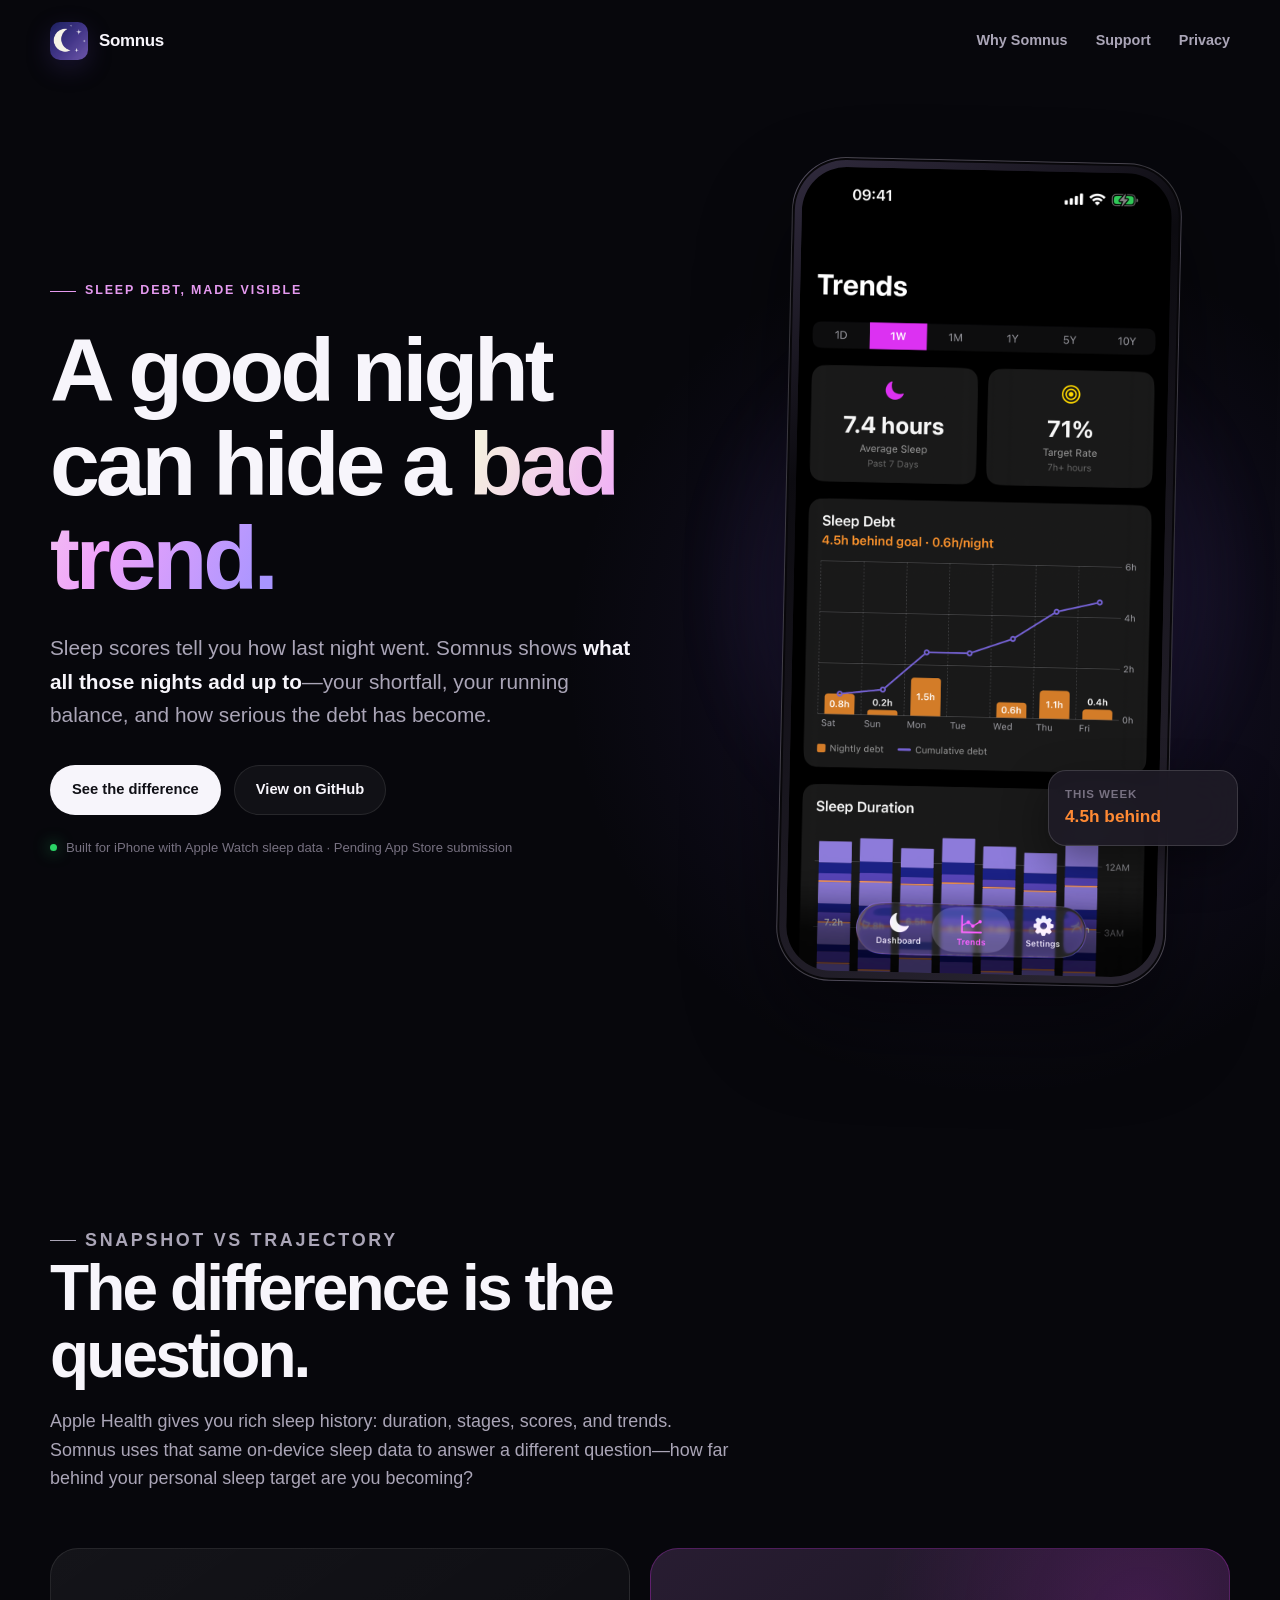
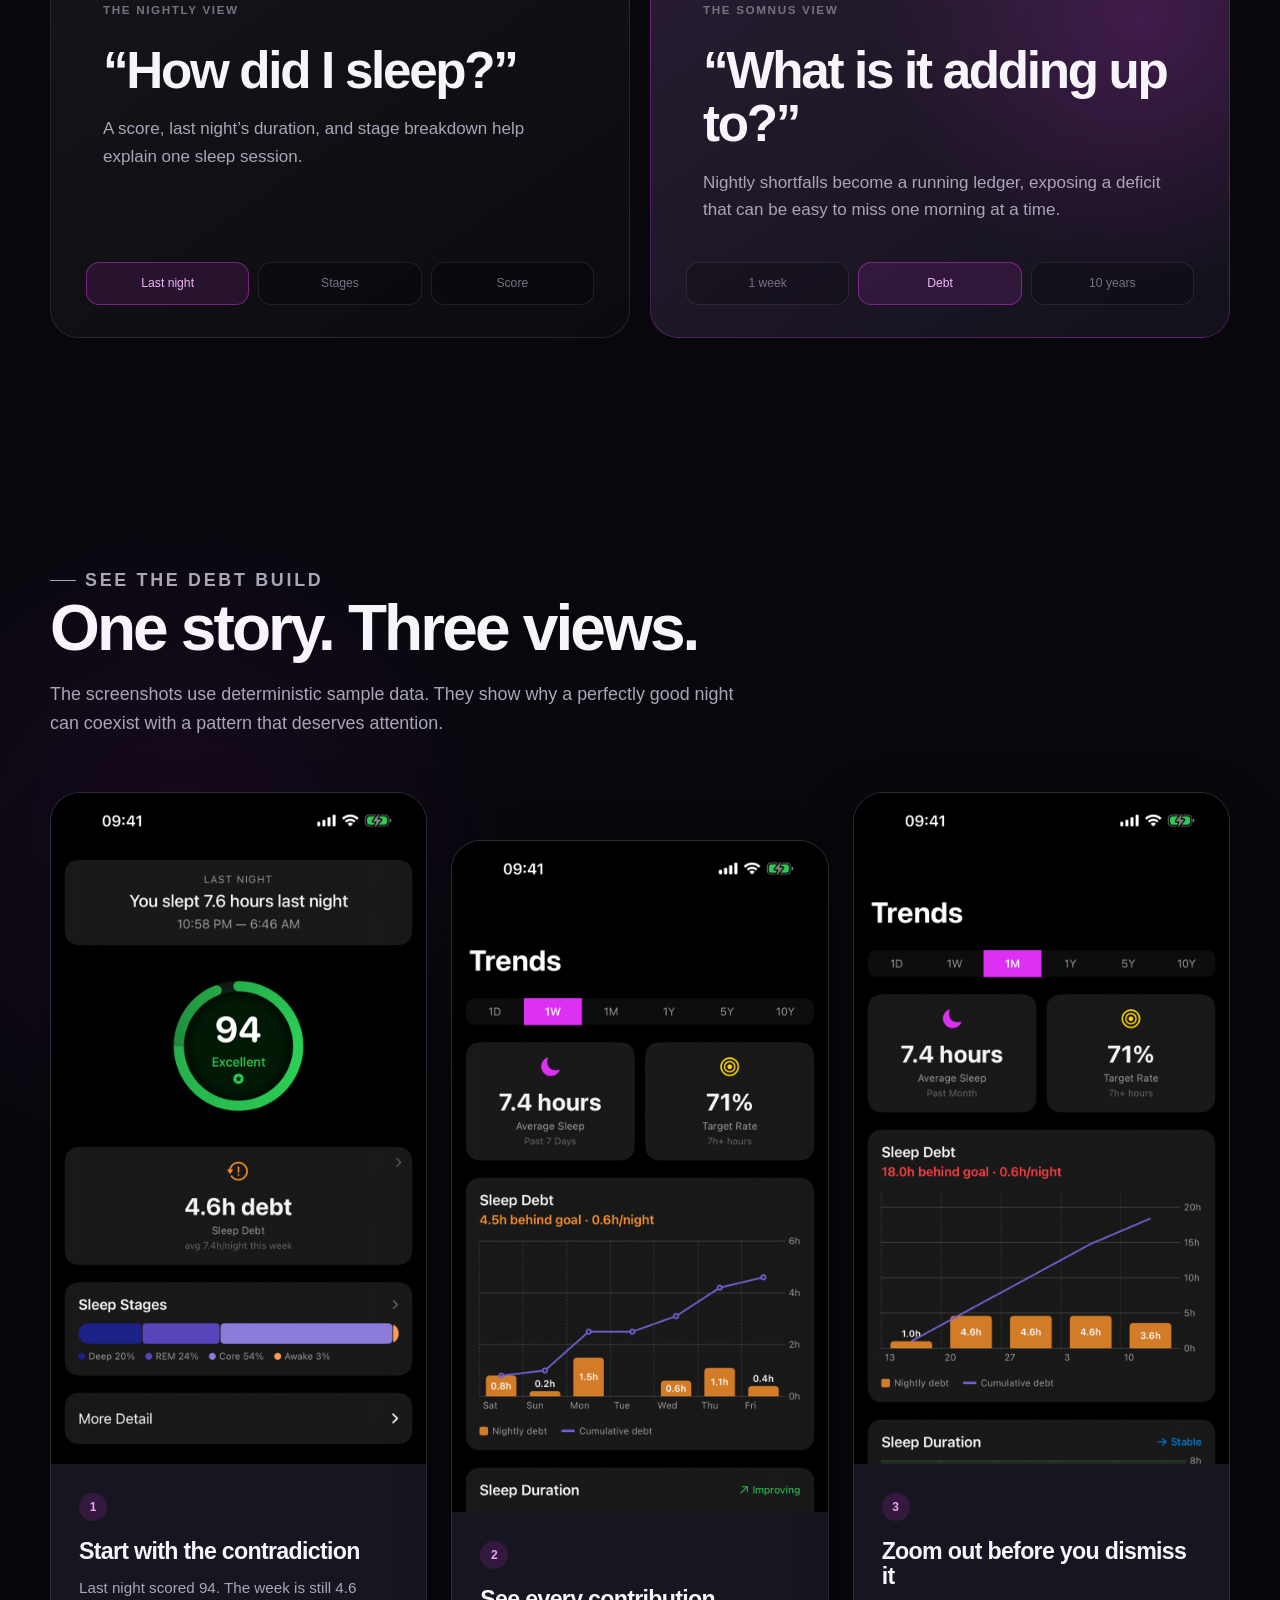
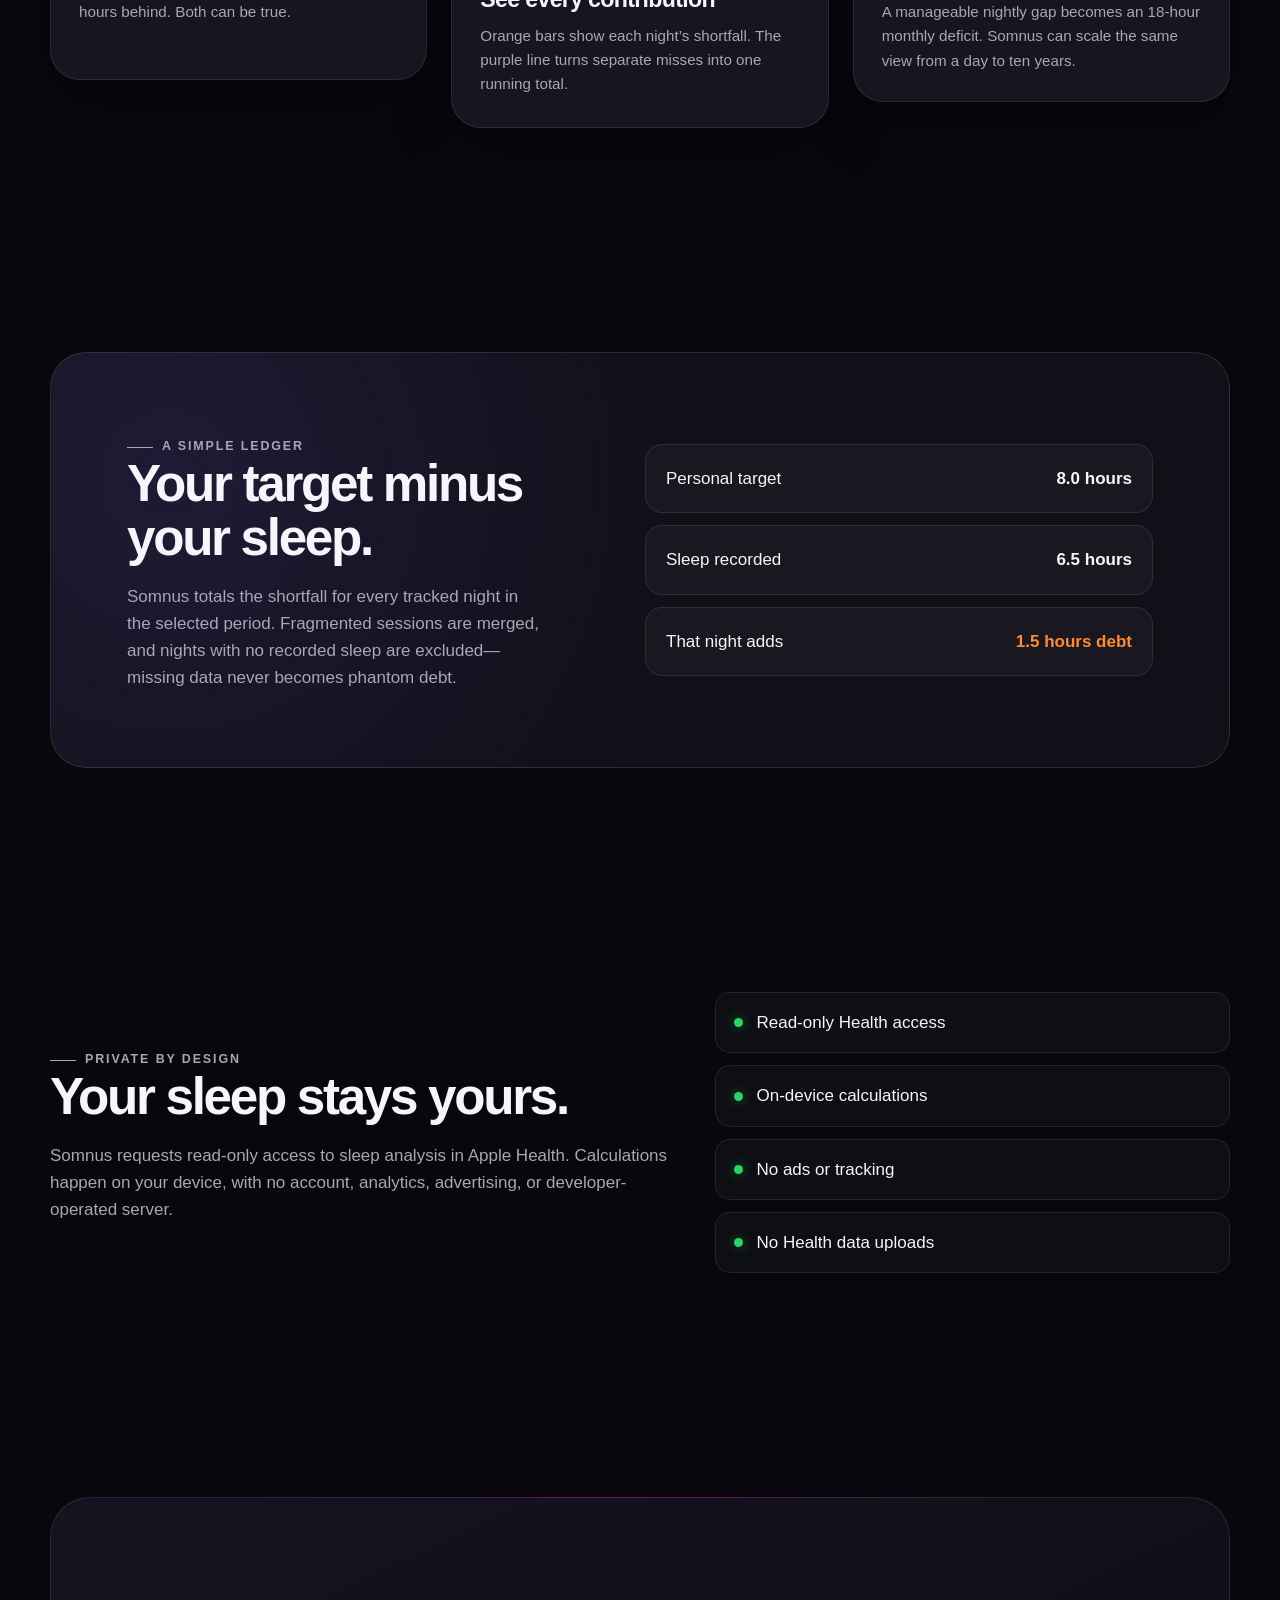
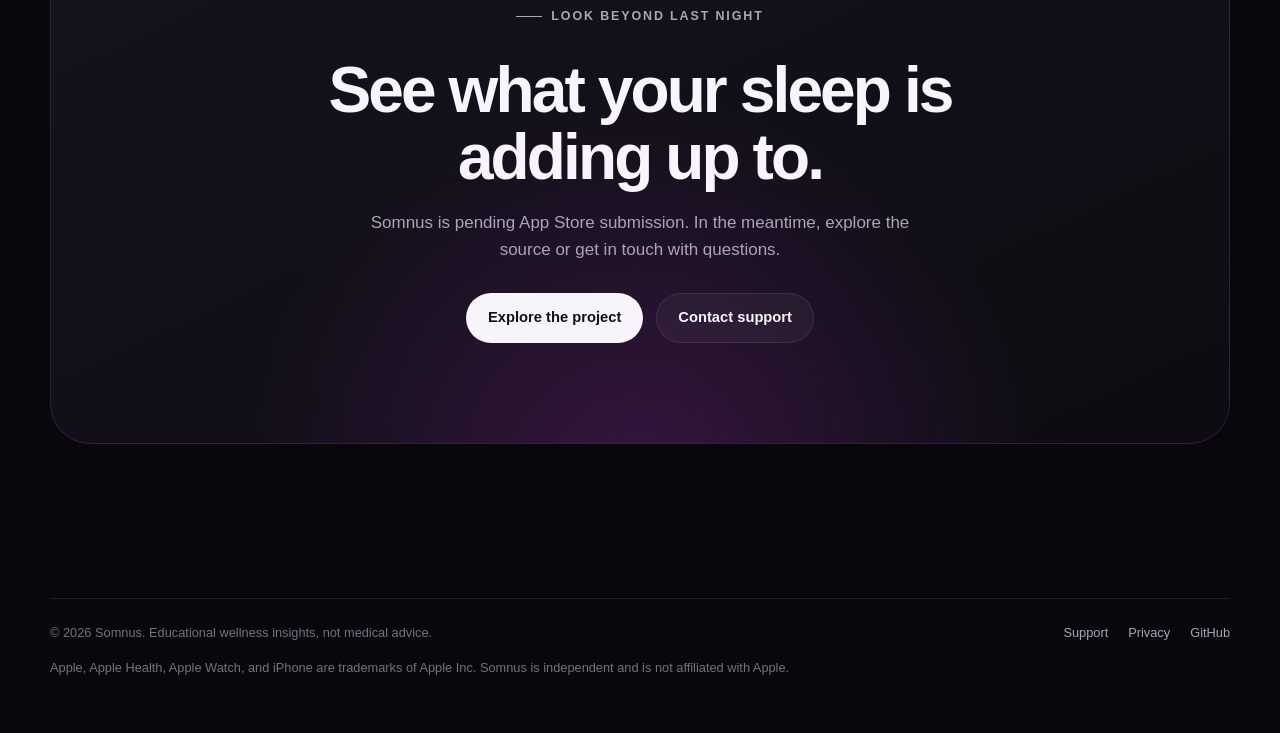
==== website/index.html @ 0515c9c7 "State pending App Store submission in README and website Adds a status line to the README and websit" ====
<!doctype html>
<html lang="en-GB">
<head>
  <meta charset="utf-8">
  <meta name="viewport" content="width=device-width, initial-scale=1">
  <meta name="theme-color" content="#07070c">
  <meta name="description" content="Somnus turns Apple Watch sleep data into a running view of sleep debt, so you can see how far behind your target you have fallen and where the trend is heading.">
  <meta property="og:title" content="Somnus — See what your sleep adds up to">
  <meta property="og:description" content="A debt-first view of your Apple Watch sleep data, from last night to the last ten years.">
  <meta property="og:type" content="website">
  <meta property="og:url" content="https://emrahman.github.io/Somnus/">
  <meta property="og:image" content="https://emrahman.github.io/Somnus/assets/app-icon.png">
  <link rel="canonical" href="https://emrahman.github.io/Somnus/">
  <title>Somnus — Sleep debt, made visible</title>
  <link rel="icon" href="assets/app-icon.png">
  <link rel="stylesheet" href="styles.css">
</head>
<body>
  <a class="skip-link" href="#main">Skip to content</a>

  <header class="site-header">
    <nav class="nav container" aria-label="Primary navigation">
      <a class="brand" href="./" aria-label="Somnus home">
        <img src="assets/app-icon.png" width="38" height="38" alt="">
        <span>Somnus</span>
      </a>
      <div class="nav-links">
        <a href="#difference">Why Somnus</a>
        <a href="support.html">Support</a>
        <a href="privacy.html">Privacy</a>
      </div>
    </nav>
  </header>

  <main id="main">
    <section class="hero container">
      <div class="hero-copy-wrap">
        <p class="eyebrow">Sleep debt, made visible</p>
        <h1>A good night can hide a <span class="gradient-text">bad trend.</span></h1>
        <p class="hero-copy">Sleep scores tell you how last night went. Somnus shows <strong>what all those nights add up to</strong>—your shortfall, your running balance, and how serious the debt has become.</p>
        <div class="actions">
          <a class="button" href="#see-it">See the difference</a>
          <a class="button secondary" href="https://github.com/EMRahman/Somnus">View on GitHub</a>
        </div>
        <p class="availability">Built for iPhone with Apple Watch sleep data · Pending App Store submission</p>
      </div>

      <div class="hero-visual" aria-label="Somnus weekly Trends screen showing nightly sleep-debt bars and a cumulative-debt line reaching 4.5 hours">
        <div class="phone-shell">
          <img src="assets/somnus-debt-week.png" width="900" height="1955" alt="Somnus weekly Trends screen: 4.5 hours behind goal, 0.6 hours per night, with nightly sleep-debt bars and a rising cumulative-debt line.">
        </div>
        <div class="floating-note" aria-hidden="true">
          <span>This week</span>
          <strong>4.5h behind</strong>
        </div>
      </div>
    </section>

    <section class="section container" id="difference">
      <div class="section-heading">
        <p class="eyebrow">Snapshot vs trajectory</p>
        <h2>The difference is the question.</h2>
        <p>Apple Health gives you rich sleep history: duration, stages, scores, and trends. Somnus uses that same on-device sleep data to answer a different question—how far behind your personal sleep target are you becoming?</p>
      </div>

      <div class="contrast-grid">
        <article class="contrast-card">
          <p class="card-label">The nightly view</p>
          <h3>“How did I sleep?”</h3>
          <p>A score, last night’s duration, and stage breakdown help explain one sleep session.</p>
          <div class="metric-row" aria-hidden="true">
            <span class="metric-pill active">Last night</span>
            <span class="metric-pill">Stages</span>
            <span class="metric-pill">Score</span>
          </div>
        </article>

        <article class="contrast-card accent">
          <p class="card-label">The Somnus view</p>
          <h3>“What is it adding up to?”</h3>
          <p>Nightly shortfalls become a running ledger, exposing a deficit that can be easy to miss one morning at a time.</p>
          <div class="metric-row" aria-hidden="true">
            <span class="metric-pill">1 week</span>
            <span class="metric-pill active">Debt</span>
            <span class="metric-pill">10 years</span>
          </div>
        </article>
      </div>
    </section>

    <section class="section container" id="see-it">
      <div class="section-heading">
        <p class="eyebrow">See the debt build</p>
        <h2>One story. Three views.</h2>
        <p>The screenshots use deterministic sample data. They show why a perfectly good night can coexist with a pattern that deserves attention.</p>
      </div>

      <div class="story-grid">
        <article class="story-card">
          <div class="story-image">
            <img src="assets/somnus-dashboard.png" width="900" height="1955" loading="lazy" alt="Somnus dashboard with a 94 Excellent score and 4.6 hours debt.">
          </div>
          <div class="story-copy">
            <span class="story-number">1</span>
            <h3>Start with the contradiction</h3>
            <p>Last night scored 94. The week is still 4.6 hours behind. Both can be true.</p>
          </div>
        </article>

        <article class="story-card">
          <div class="story-image">
            <img src="assets/somnus-debt-week.png" width="900" height="1955" loading="lazy" alt="Somnus weekly Trends screen with nightly sleep-debt bars and a cumulative-debt line reaching 4.5 hours.">
          </div>
          <div class="story-copy">
            <span class="story-number">2</span>
            <h3>See every contribution</h3>
            <p>Orange bars show each night’s shortfall. The purple line turns separate misses into one running total.</p>
          </div>
        </article>

        <article class="story-card">
          <div class="story-image">
            <img src="assets/somnus-debt-month.png" width="900" height="1955" loading="lazy" alt="Somnus monthly Trends screen showing 18 hours behind the sleep goal and a cumulative debt line.">
          </div>
          <div class="story-copy">
            <span class="story-number">3</span>
            <h3>Zoom out before you dismiss it</h3>
            <p>A manageable nightly gap becomes an 18-hour monthly deficit. Somnus can scale the same view from a day to ten years.</p>
          </div>
        </article>
      </div>
    </section>

    <section class="section container">
      <div class="formula">
        <div>
          <p class="eyebrow">A simple ledger</p>
          <h2>Your target minus your sleep.</h2>
          <p>Somnus totals the shortfall for every tracked night in the selected period. Fragmented sessions are merged, and nights with no recorded sleep are excluded—missing data never becomes phantom debt.</p>
        </div>
        <div class="equation" aria-label="Example sleep debt calculation">
          <div class="equation-row">
            <span>Personal target</span>
            <strong>8.0 hours</strong>
          </div>
          <div class="equation-row">
            <span>Sleep recorded</span>
            <strong>6.5 hours</strong>
          </div>
          <div class="equation-row">
            <span>That night adds</span>
            <strong class="debt">1.5 hours debt</strong>
          </div>
        </div>
      </div>
    </section>

    <section class="section container">
      <div class="privacy-strip">
        <div>
          <p class="eyebrow">Private by design</p>
          <h2>Your sleep stays yours.</h2>
          <p>Somnus requests read-only access to sleep analysis in Apple Health. Calculations happen on your device, with no account, analytics, advertising, or developer-operated server.</p>
        </div>
        <div class="privacy-points" aria-label="Privacy highlights">
          <div class="privacy-point">Read-only Health access</div>
          <div class="privacy-point">On-device calculations</div>
          <div class="privacy-point">No ads or tracking</div>
          <div class="privacy-point">No Health data uploads</div>
        </div>
      </div>
    </section>

    <section class="section container">
      <div class="cta">
        <p class="eyebrow">Look beyond last night</p>
        <h2>See what your sleep is adding up to.</h2>
        <p>Somnus is pending App Store submission. In the meantime, explore the source or get in touch with questions.</p>
        <div class="actions" style="justify-content: center">
          <a class="button" href="https://github.com/EMRahman/Somnus">Explore the project</a>
          <a class="button secondary" href="support.html">Contact support</a>
        </div>
      </div>
    </section>
  </main>

  <footer class="site-footer">
    <div class="footer-row container">
      <div>© 2026 Somnus. Educational wellness insights, not medical advice.</div>
      <div class="footer-links">
        <a href="support.html">Support</a>
        <a href="privacy.html">Privacy</a>
        <a href="https://github.com/EMRahman/Somnus">GitHub</a>
      </div>
    </div>
    <div class="container" style="margin-top: 14px">Apple, Apple Health, Apple Watch, and iPhone are trademarks of Apple Inc. Somnus is independent and is not affiliated with Apple.</div>
  </footer>
</body>
</html>
---- website/styles.css ----
:root {
  color-scheme: dark;
  --ink: #f7f5fb;
  --muted: #aaa5b7;
  --faint: #777181;
  --night: #07070c;
  --night-soft: #0d0c14;
  --panel: rgba(27, 25, 36, 0.88);
  --panel-strong: #1d1a27;
  --line: rgba(255, 255, 255, 0.09);
  --purple: #da35ee;
  --purple-soft: #8c77ef;
  --orange: #ff8a34;
  --green: #2bd466;
  --cream: #f4f0df;
  --max: 1180px;
  --radius: 28px;
}

* {
  box-sizing: border-box;
}

html {
  scroll-behavior: smooth;
}

body {
  margin: 0;
  min-width: 320px;
  overflow-x: hidden;
  background:
    radial-gradient(circle at 78% 12%, rgba(102, 70, 192, 0.18), transparent 27rem),
    radial-gradient(circle at 14% 44%, rgba(218, 53, 238, 0.08), transparent 24rem),
    var(--night);
  color: var(--ink);
  font-family: -apple-system, BlinkMacSystemFont, "SF Pro Display", "Segoe UI", sans-serif;
  font-size: 17px;
  line-height: 1.6;
  -webkit-font-smoothing: antialiased;
}

a {
  color: inherit;
  text-decoration-color: rgba(218, 53, 238, 0.65);
  text-underline-offset: 0.22em;
}

a:hover {
  text-decoration-color: var(--purple);
}

img {
  display: block;
  height: auto;
  max-width: 100%;
}

.skip-link {
  position: fixed;
  z-index: 100;
  top: 12px;
  left: 12px;
  padding: 10px 14px;
  border-radius: 10px;
  background: var(--ink);
  color: var(--night);
  transform: translateY(-160%);
}

.skip-link:focus {
  transform: translateY(0);
}

.container {
  width: min(calc(100% - 40px), var(--max));
  margin-inline: auto;
}

.site-header {
  position: relative;
  z-index: 20;
  padding: 22px 0;
}

.nav {
  display: flex;
  align-items: center;
  justify-content: space-between;
  gap: 24px;
}

.brand {
  display: inline-flex;
  align-items: center;
  gap: 11px;
  color: var(--ink);
  font-size: 1.06rem;
  font-weight: 750;
  letter-spacing: -0.02em;
  text-decoration: none;
}

.brand img {
  width: 38px;
  height: 38px;
  border-radius: 10px;
  box-shadow: 0 8px 24px rgba(65, 49, 130, 0.3);
}

.nav-links {
  display: flex;
  align-items: center;
  gap: 28px;
  color: var(--muted);
  font-size: 0.9rem;
  font-weight: 650;
}

.nav-links a {
  text-decoration: none;
}

.nav-links a:hover,
.nav-links a[aria-current="page"] {
  color: var(--ink);
}

.hero {
  display: grid;
  grid-template-columns: minmax(0, 1.08fr) minmax(340px, 0.92fr);
  align-items: center;
  gap: clamp(40px, 7vw, 100px);
  min-height: 830px;
  padding: 48px 0 96px;
}

.eyebrow {
  display: inline-flex;
  align-items: center;
  gap: 9px;
  margin: 0 0 22px;
  color: #e59af0;
  font-size: 0.78rem;
  font-weight: 800;
  letter-spacing: 0.15em;
  text-transform: uppercase;
}

.eyebrow::before {
  width: 26px;
  height: 1px;
  background: currentColor;
  content: "";
}

h1,
h2,
h3 {
  margin-top: 0;
  line-height: 1.05;
  letter-spacing: -0.045em;
}

h1 {
  max-width: 770px;
  margin-bottom: 26px;
  font-size: clamp(3.35rem, 7vw, 6.4rem);
  font-weight: 790;
}

.gradient-text {
  background: linear-gradient(112deg, var(--cream) 5%, #f0a3fb 52%, #a895ff 95%);
  background-clip: text;
  color: transparent;
  -webkit-background-clip: text;
}

.hero-copy {
  max-width: 650px;
  margin: 0 0 34px;
  color: var(--muted);
  font-size: clamp(1.08rem, 2vw, 1.3rem);
}

.hero-copy strong {
  color: var(--ink);
  font-weight: 680;
}

.actions {
  display: flex;
  flex-wrap: wrap;
  align-items: center;
  gap: 13px;
}

.button {
  display: inline-flex;
  align-items: center;
  justify-content: center;
  min-height: 50px;
  padding: 0 21px;
  border: 1px solid transparent;
  border-radius: 999px;
  background: var(--ink);
  color: #101016;
  font-size: 0.92rem;
  font-weight: 760;
  text-decoration: none;
  transition: transform 180ms ease, box-shadow 180ms ease, border-color 180ms ease;
}

.button:hover {
  box-shadow: 0 10px 35px rgba(235, 218, 247, 0.13);
  transform: translateY(-2px);
}

.button.secondary {
  border-color: var(--line);
  background: rgba(255, 255, 255, 0.045);
  color: var(--ink);
}

.availability {
  display: flex;
  align-items: center;
  gap: 9px;
  margin-top: 22px;
  color: var(--faint);
  font-size: 0.82rem;
}

.availability::before {
  width: 7px;
  height: 7px;
  border-radius: 50%;
  background: var(--green);
  box-shadow: 0 0 16px rgba(43, 212, 102, 0.8);
  content: "";
}

.hero-visual {
  position: relative;
  display: flex;
  justify-content: center;
  padding: 30px 0;
}

.hero-visual::before {
  position: absolute;
  inset: 13% -4% 10%;
  border-radius: 50%;
  background: radial-gradient(circle, rgba(122, 91, 222, 0.3), rgba(122, 91, 222, 0) 66%);
  filter: blur(20px);
  content: "";
}

.phone-shell {
  position: relative;
  z-index: 1;
  width: min(100%, 390px);
  padding: 9px;
  border: 1px solid rgba(255, 255, 255, 0.16);
  border-radius: 54px;
  background: linear-gradient(145deg, #312b3e, #0c0b10 30%, #27232f 92%);
  box-shadow: 0 45px 90px rgba(0, 0, 0, 0.48), inset 0 0 0 2px #08070a;
  transform: rotate(1.25deg);
}

.phone-shell img {
  width: 100%;
  border-radius: 45px;
}

.floating-note {
  position: absolute;
  z-index: 2;
  right: -8px;
  bottom: 19%;
  width: 190px;
  padding: 14px 16px;
  border: 1px solid rgba(255, 255, 255, 0.14);
  border-radius: 18px;
  background: rgba(30, 27, 38, 0.9);
  box-shadow: 0 18px 45px rgba(0, 0, 0, 0.42);
  backdrop-filter: blur(18px);
}

.floating-note span {
  display: block;
  color: var(--faint);
  font-size: 0.72rem;
  font-weight: 700;
  letter-spacing: 0.08em;
  text-transform: uppercase;
}

.floating-note strong {
  color: var(--orange);
  font-size: 1.08rem;
}

.section {
  padding: 112px 0;
}

.section-heading {
  max-width: 800px;
  margin-bottom: 55px;
}

.section-heading h2 {
  margin-bottom: 18px;
  font-size: clamp(2.4rem, 5vw, 4.6rem);
  font-weight: 770;
}

.section-heading p {
  max-width: 690px;
  margin: 0;
  color: var(--muted);
  font-size: 1.12rem;
}

.contrast-grid {
  display: grid;
  grid-template-columns: repeat(2, minmax(0, 1fr));
  gap: 20px;
}

.contrast-card {
  position: relative;
  min-height: 390px;
  overflow: hidden;
  padding: clamp(28px, 5vw, 52px);
  border: 1px solid var(--line);
  border-radius: var(--radius);
  background: linear-gradient(145deg, rgba(255, 255, 255, 0.055), rgba(255, 255, 255, 0.018));
}

.contrast-card.accent {
  border-color: rgba(218, 53, 238, 0.27);
  background:
    radial-gradient(circle at 85% 18%, rgba(218, 53, 238, 0.19), transparent 45%),
    linear-gradient(145deg, rgba(42, 30, 52, 0.95), rgba(20, 18, 29, 0.92));
}

.card-label {
  margin: 0 0 24px;
  color: var(--faint);
  font-size: 0.73rem;
  font-weight: 800;
  letter-spacing: 0.14em;
  text-transform: uppercase;
}

.contrast-card h3 {
  max-width: 470px;
  margin-bottom: 18px;
  font-size: clamp(2rem, 4vw, 3.2rem);
}

.contrast-card p:not(.card-label) {
  max-width: 500px;
  margin: 0;
  color: var(--muted);
}

.metric-row {
  position: absolute;
  right: 35px;
  bottom: 32px;
  left: 35px;
  display: flex;
  gap: 9px;
}

.metric-pill {
  flex: 1;
  padding: 11px;
  border: 1px solid var(--line);
  border-radius: 13px;
  background: rgba(0, 0, 0, 0.19);
  color: var(--faint);
  font-size: 0.76rem;
  text-align: center;
}

.metric-pill.active {
  border-color: rgba(218, 53, 238, 0.45);
  background: rgba(218, 53, 238, 0.12);
  color: #f2b6f9;
}

.story-grid {
  display: grid;
  grid-template-columns: repeat(3, minmax(0, 1fr));
  align-items: start;
  gap: 24px;
}

.story-card {
  overflow: hidden;
  border: 1px solid var(--line);
  border-radius: 30px;
  background: var(--panel);
  box-shadow: 0 22px 60px rgba(0, 0, 0, 0.2);
}

.story-image {
  position: relative;
  overflow: hidden;
  aspect-ratio: 0.56;
  background: #000;
}

.story-image img {
  width: 100%;
  height: 100%;
  object-fit: cover;
  object-position: top;
}

.story-card:nth-child(2) {
  margin-top: 48px;
}

.story-copy {
  min-height: 215px;
  padding: 28px;
}

.story-number {
  display: inline-flex;
  align-items: center;
  justify-content: center;
  width: 28px;
  height: 28px;
  margin-bottom: 18px;
  border-radius: 50%;
  background: rgba(218, 53, 238, 0.14);
  color: #efa1f7;
  font-size: 0.75rem;
  font-weight: 800;
}

.story-copy h3 {
  margin-bottom: 12px;
  font-size: 1.45rem;
  letter-spacing: -0.03em;
}

.story-copy p {
  margin: 0;
  color: var(--muted);
  font-size: 0.95rem;
}

.formula {
  display: grid;
  grid-template-columns: 0.9fr 1.1fr;
  gap: clamp(35px, 8vw, 110px);
  align-items: center;
  padding: clamp(34px, 7vw, 76px);
  border: 1px solid rgba(255, 255, 255, 0.11);
  border-radius: 36px;
  background:
    radial-gradient(circle at 10% 30%, rgba(101, 78, 187, 0.17), transparent 45%),
    #111019;
}

.formula h2 {
  margin-bottom: 18px;
  font-size: clamp(2.2rem, 4vw, 4rem);
}

.formula p {
  margin: 0;
  color: var(--muted);
}

.equation {
  display: grid;
  gap: 12px;
}

.equation-row {
  display: flex;
  align-items: center;
  gap: 16px;
  padding: 20px;
  border: 1px solid var(--line);
  border-radius: 17px;
  background: rgba(255, 255, 255, 0.035);
}

.equation-row strong {
  margin-left: auto;
  white-space: nowrap;
}

.equation-row .debt {
  color: var(--orange);
}

.privacy-strip {
  display: grid;
  grid-template-columns: 1.2fr 1fr;
  gap: 48px;
  align-items: center;
}

.privacy-strip h2 {
  margin-bottom: 18px;
  font-size: clamp(2.3rem, 4vw, 4rem);
}

.privacy-strip p {
  max-width: 650px;
  margin: 0;
  color: var(--muted);
}

.privacy-points {
  display: grid;
  gap: 12px;
}

.privacy-point {
  display: flex;
  gap: 13px;
  align-items: center;
  padding: 16px 18px;
  border: 1px solid var(--line);
  border-radius: 15px;
  background: rgba(255, 255, 255, 0.03);
}

.privacy-point::before {
  width: 9px;
  height: 9px;
  flex: 0 0 auto;
  border-radius: 50%;
  background: var(--green);
  box-shadow: 0 0 12px rgba(43, 212, 102, 0.45);
  content: "";
}

.cta {
  padding: 100px 30px;
  border: 1px solid rgba(218, 53, 238, 0.22);
  border-radius: 40px;
  background:
    radial-gradient(circle at 50% 110%, rgba(218, 53, 238, 0.2), transparent 48%),
    linear-gradient(155deg, #15131e, #0d0c12);
  text-align: center;
}

.cta h2 {
  max-width: 760px;
  margin-right: auto;
  margin-bottom: 18px;
  margin-left: auto;
  font-size: clamp(2.6rem, 5vw, 4.8rem);
}

.cta p {
  max-width: 580px;
  margin: 0 auto 30px;
  color: var(--muted);
}

.site-footer {
  padding: 42px 0 55px;
  color: var(--faint);
  font-size: 0.8rem;
}

.footer-row {
  display: flex;
  align-items: flex-start;
  justify-content: space-between;
  gap: 30px;
  padding-top: 24px;
  border-top: 1px solid var(--line);
}

.footer-links {
  display: flex;
  flex-wrap: wrap;
  gap: 20px;
}

.footer-links a {
  color: var(--muted);
  text-decoration: none;
}

/* Support and privacy pages */
.page-hero {
  max-width: 850px;
  padding: 105px 0 72px;
}

.page-hero h1 {
  margin-bottom: 24px;
  font-size: clamp(3rem, 7vw, 5.8rem);
}

.page-hero > p:not(.eyebrow) {
  max-width: 700px;
  margin: 0;
  color: var(--muted);
  font-size: 1.2rem;
}

.contact-card {
  display: grid;
  grid-template-columns: 1.2fr auto;
  gap: 30px;
  align-items: center;
  margin-bottom: 85px;
  padding: clamp(28px, 5vw, 48px);
  border: 1px solid rgba(218, 53, 238, 0.25);
  border-radius: 28px;
  background: linear-gradient(140deg, rgba(218, 53, 238, 0.12), rgba(255, 255, 255, 0.03));
}

.contact-card h2 {
  margin-bottom: 12px;
  font-size: clamp(1.8rem, 4vw, 2.8rem);
}

.contact-card p {
  margin: 0;
  color: var(--muted);
}

.content-layout {
  display: grid;
  grid-template-columns: minmax(0, 1fr) 250px;
  gap: 70px;
  align-items: start;
  padding-bottom: 120px;
}

.prose {
  min-width: 0;
}

.prose section {
  padding: 0 0 48px;
  scroll-margin-top: 25px;
}

.prose section + section {
  padding-top: 48px;
  border-top: 1px solid var(--line);
}

.prose h2 {
  margin-bottom: 18px;
  font-size: clamp(1.7rem, 3vw, 2.3rem);
  letter-spacing: -0.035em;
}

.prose h3 {
  margin: 28px 0 10px;
  font-size: 1.08rem;
  letter-spacing: -0.015em;
}

.prose p,
.prose li {
  color: var(--muted);
}

.prose p {
  margin: 0 0 16px;
}

.prose ul,
.prose ol {
  margin: 15px 0 0;
  padding-left: 1.25rem;
}

.prose li + li {
  margin-top: 9px;
}

.prose strong {
  color: var(--ink);
}

.side-nav {
  position: sticky;
  top: 32px;
  display: grid;
  gap: 4px;
  padding: 16px;
  border: 1px solid var(--line);
  border-radius: 18px;
  background: rgba(20, 18, 28, 0.8);
  backdrop-filter: blur(16px);
}

.side-nav p {
  margin: 3px 10px 8px;
  color: var(--faint);
  font-size: 0.7rem;
  font-weight: 800;
  letter-spacing: 0.12em;
  text-transform: uppercase;
}

.side-nav a {
  padding: 8px 10px;
  border-radius: 9px;
  color: var(--muted);
  font-size: 0.83rem;
  text-decoration: none;
}

.side-nav a:hover {
  background: rgba(255, 255, 255, 0.05);
  color: var(--ink);
}

.notice {
  margin: 24px 0;
  padding: 18px 20px;
  border-left: 3px solid var(--purple-soft);
  border-radius: 4px 14px 14px 4px;
  background: rgba(140, 119, 239, 0.08);
  color: var(--muted);
}

.last-updated {
  display: inline-block;
  margin-top: 18px;
  color: var(--faint);
  font-size: 0.82rem;
}

:focus-visible {
  outline: 3px solid rgba(218, 53, 238, 0.65);
  outline-offset: 4px;
}

@media (max-width: 900px) {
  .hero {
    grid-template-columns: 1fr;
    padding-top: 75px;
  }

  .hero-copy-wrap {
    text-align: center;
  }

  .hero-copy,
  .hero h1 {
    margin-right: auto;
    margin-left: auto;
  }

  .eyebrow,
  .actions,
  .availability {
    justify-content: center;
  }

  .floating-note {
    right: 4%;
  }

  .contrast-grid,
  .formula,
  .privacy-strip,
  .content-layout {
    grid-template-columns: 1fr;
  }

  .story-grid {
    grid-template-columns: repeat(2, minmax(0, 1fr));
  }

  .story-card:nth-child(2) {
    margin-top: 0;
  }

  .story-card:last-child {
    grid-column: 1 / -1;
    width: calc(50% - 12px);
    margin-inline: auto;
  }

  .side-nav {
    position: static;
    grid-row: 1;
  }
}

@media (max-width: 650px) {
  body {
    font-size: 16px;
  }

  .container {
    width: min(calc(100% - 28px), var(--max));
  }

  .nav {
    align-items: flex-start;
  }

  .nav-links {
    gap: 14px;
    padding-top: 8px;
    font-size: 0.78rem;
  }

  .nav-links a:first-child {
    display: none;
  }

  .hero {
    min-height: auto;
    padding: 65px 0 75px;
  }

  h1 {
    font-size: clamp(3.15rem, 15vw, 4.5rem);
  }

  .hero-visual {
    padding-inline: 14px;
  }

  .phone-shell {
    border-radius: 45px;
  }

  .phone-shell img {
    border-radius: 37px;
  }

  .floating-note {
    right: -4px;
    bottom: 16%;
    width: 160px;
  }

  .section {
    padding: 78px 0;
  }

  .contrast-grid,
  .story-grid {
    grid-template-columns: 1fr;
  }

  .story-card:last-child {
    grid-column: auto;
    width: 100%;
  }

  .story-copy {
    min-height: auto;
  }

  .metric-row {
    right: 22px;
    left: 22px;
  }

  .metric-pill {
    padding: 9px 5px;
    font-size: 0.67rem;
  }

  .formula {
    padding: 30px 22px;
  }

  .equation-row {
    align-items: flex-start;
    flex-direction: column;
    gap: 3px;
  }

  .equation-row strong {
    margin-left: 0;
  }

  .cta {
    padding: 72px 20px;
  }

  .footer-row,
  .contact-card {
    align-items: flex-start;
    grid-template-columns: 1fr;
  }

  .footer-row {
    flex-direction: column;
  }

  .page-hero {
    padding-top: 70px;
  }
}

@media (prefers-reduced-motion: reduce) {
  html {
    scroll-behavior: auto;
  }

  *,
  *::before,
  *::after {
    scroll-behavior: auto !important;
    transition-duration: 0.01ms !important;
  }
}
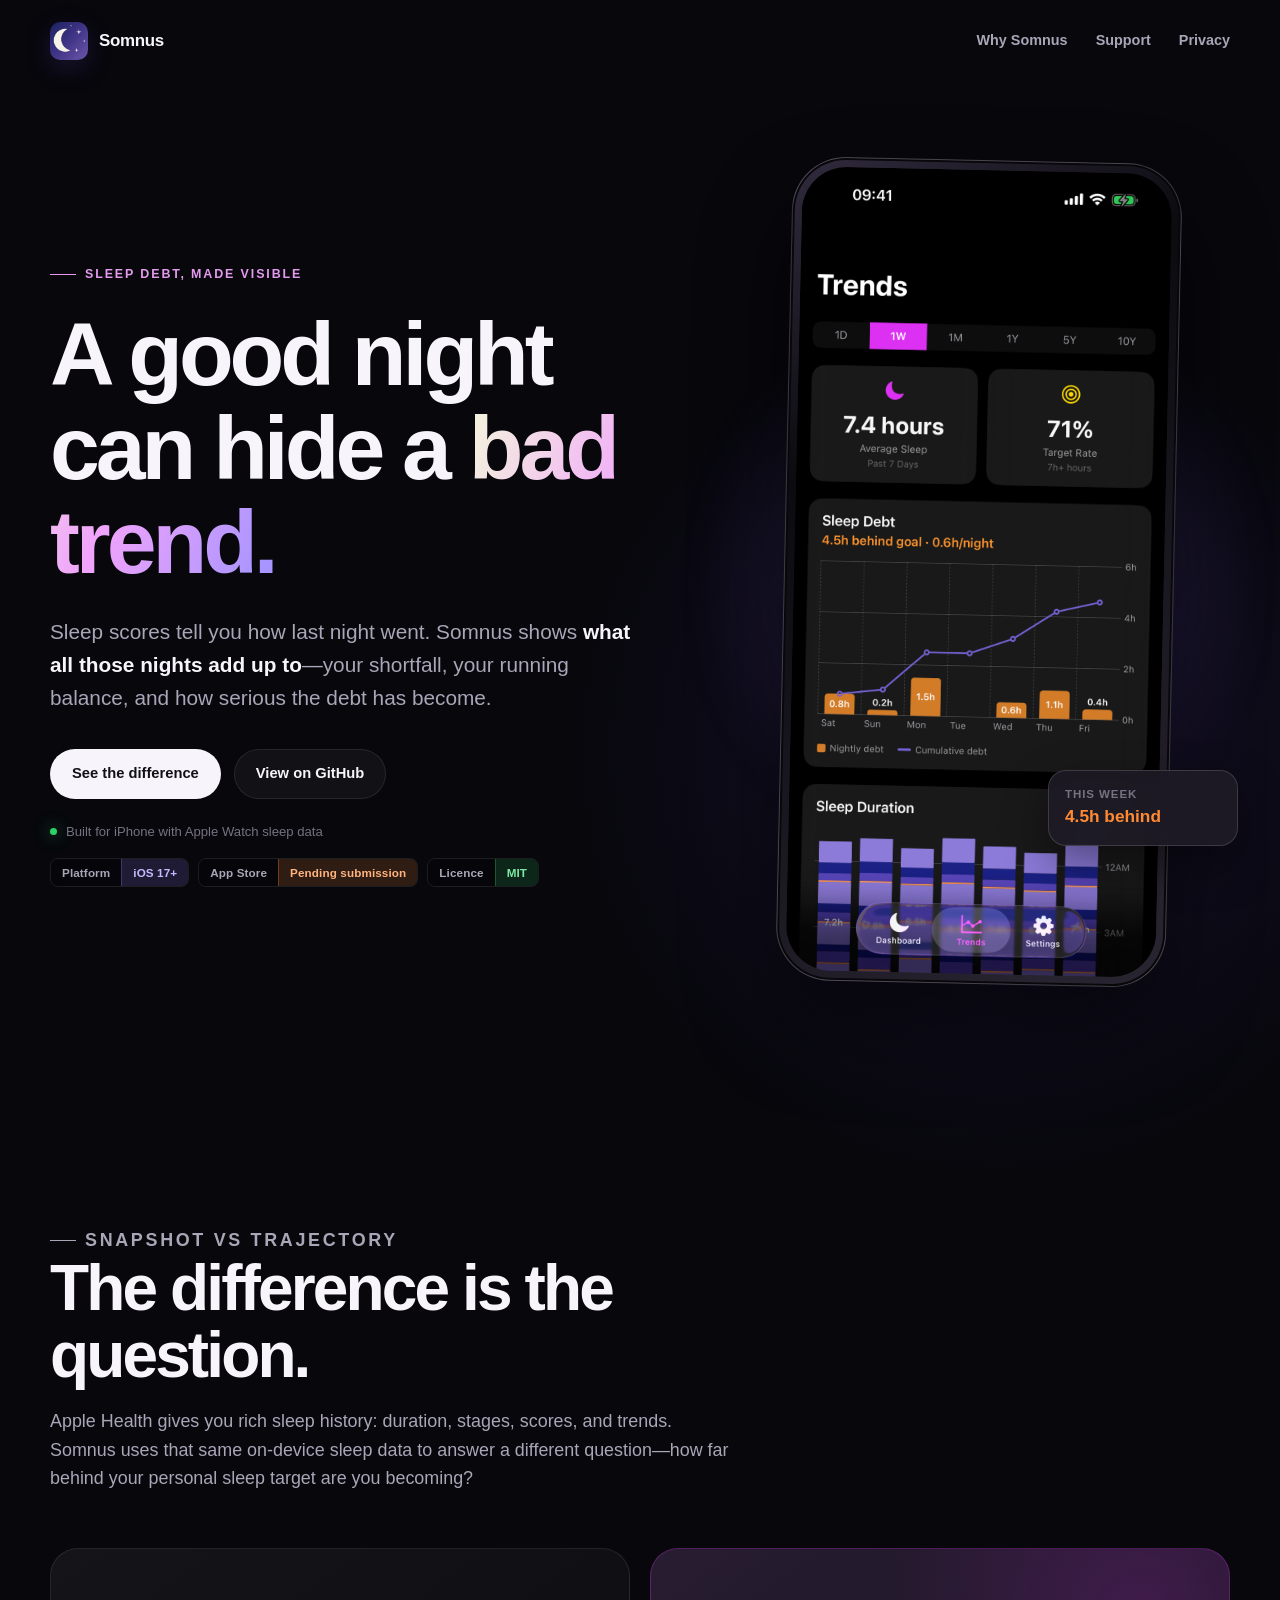
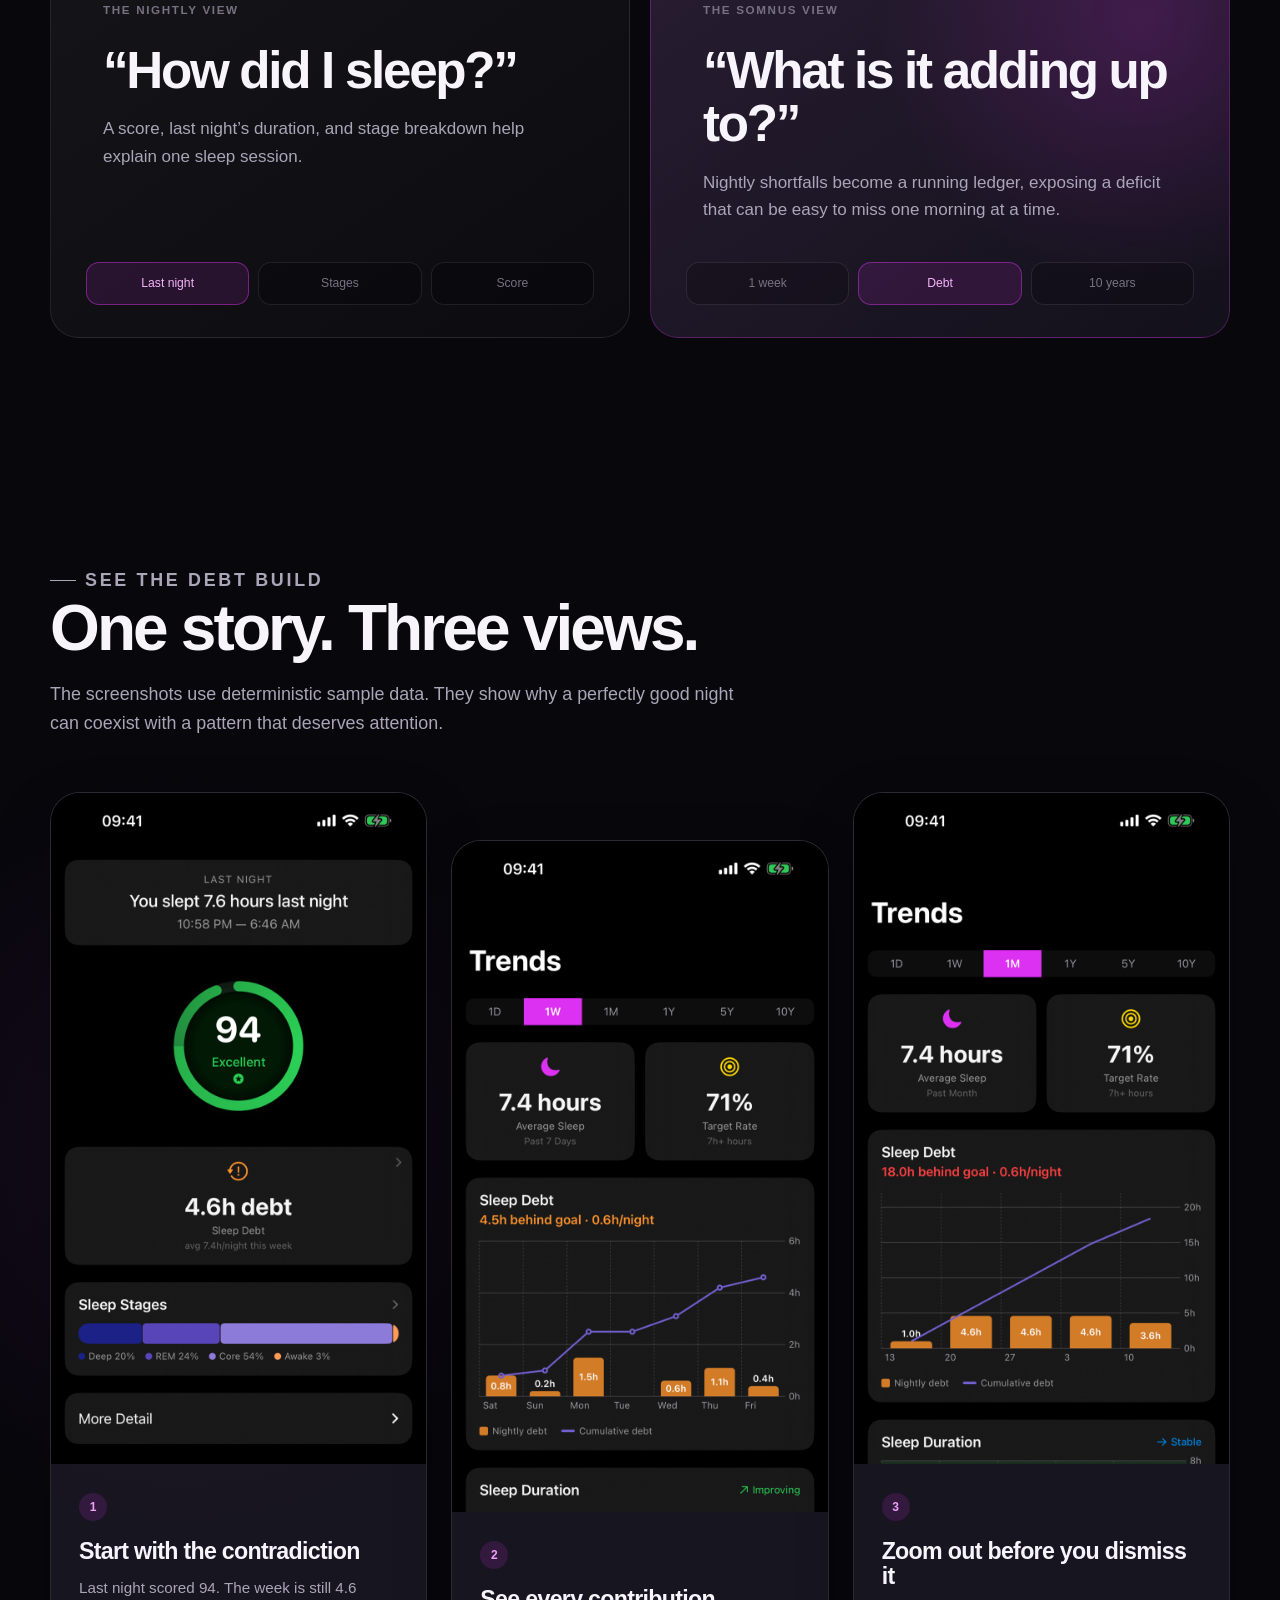
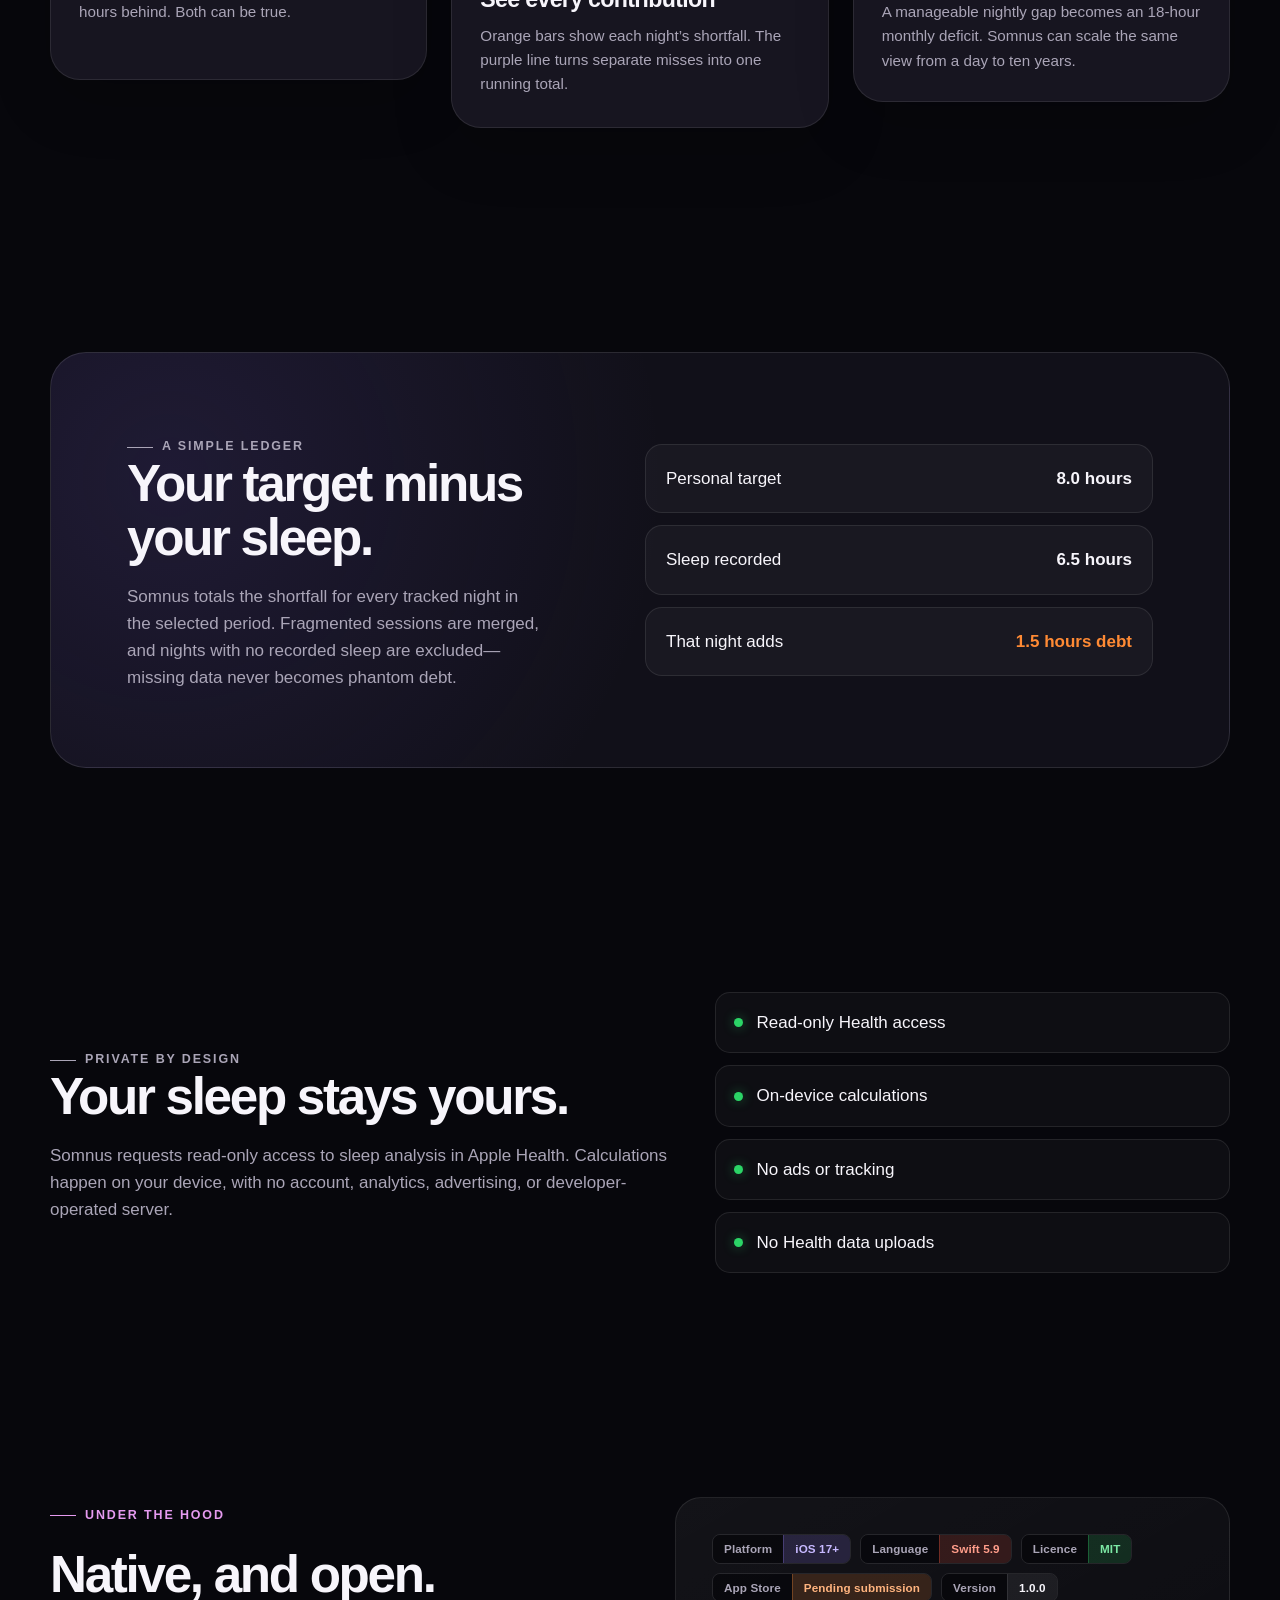
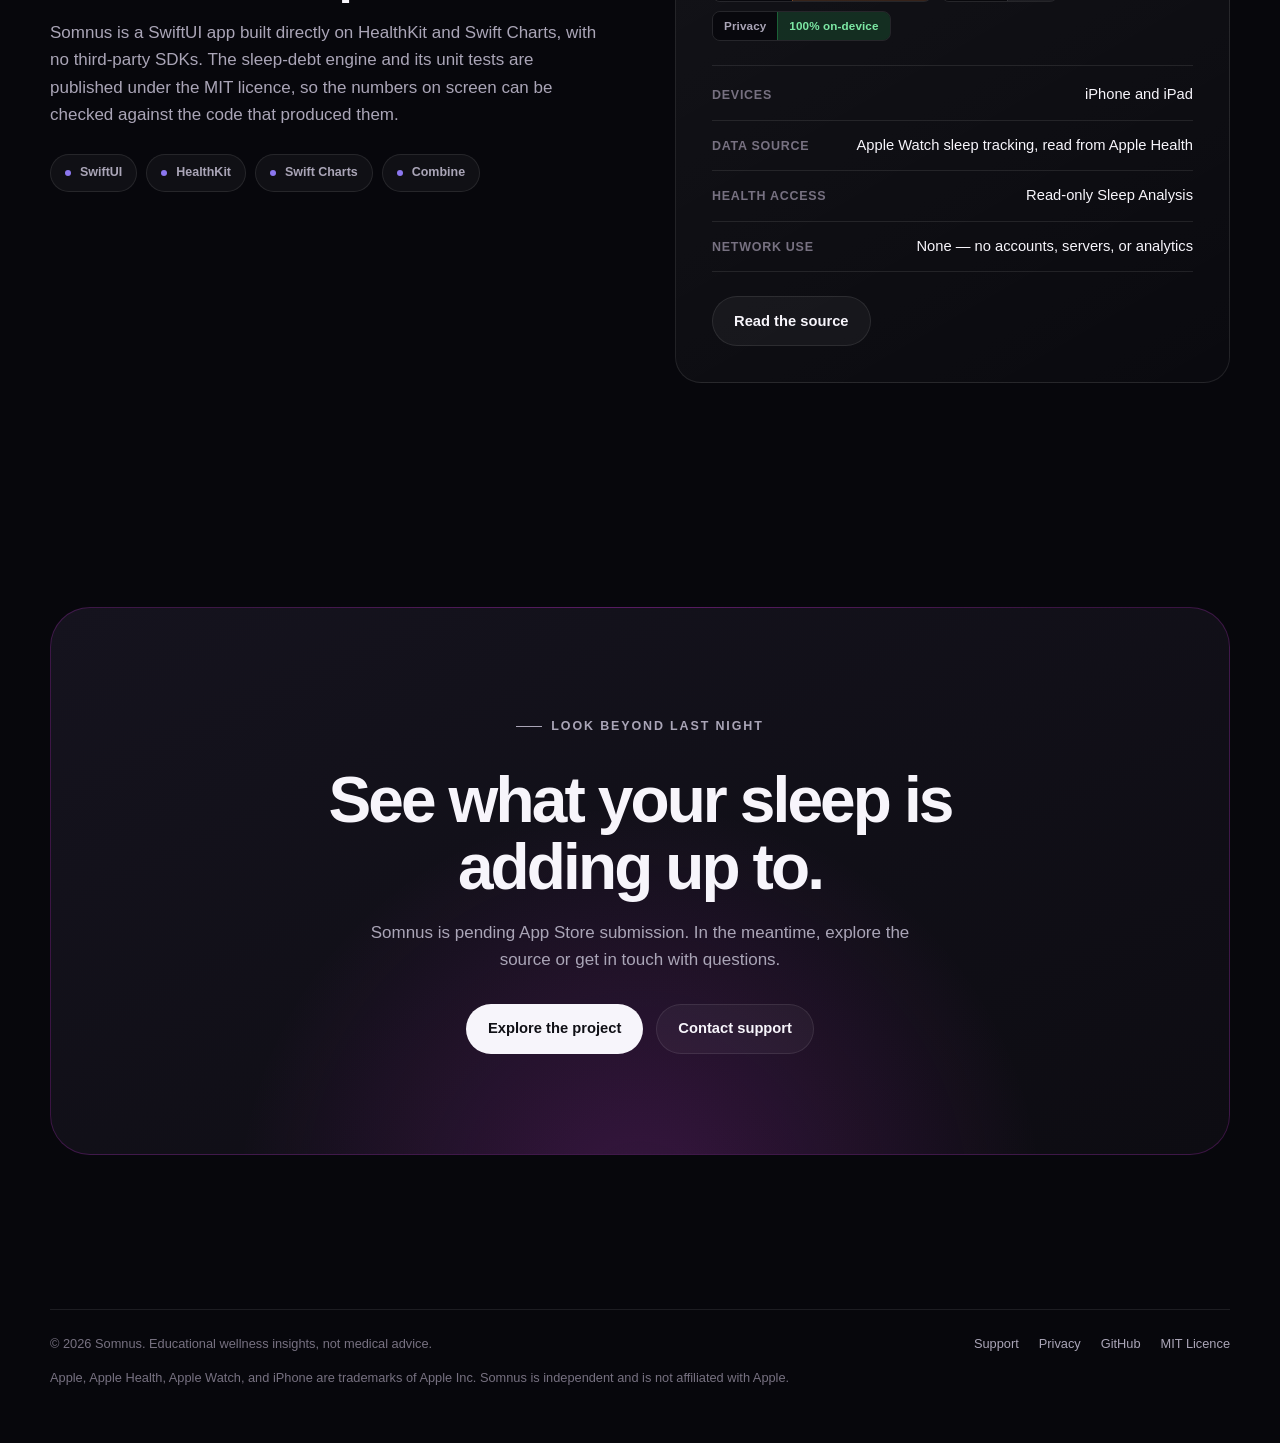
==== commit a10fab0c: "Add project badges to README and website Give the README a centred header block (icon, tagline, badg" ====
--- a/website/index.html
+++ b/website/index.html
@@ -42,7 +42,12 @@
           <a class="button" href="#see-it">See the difference</a>
           <a class="button secondary" href="https://github.com/EMRahman/Somnus">View on GitHub</a>
         </div>
-        <p class="availability">Built for iPhone with Apple Watch sleep data · Pending App Store submission</p>
+        <p class="availability">Built for iPhone with Apple Watch sleep data</p>
+        <ul class="badge-row hero-badges" aria-label="App details">
+          <li class="badge"><span class="badge-key">Platform</span><span class="badge-value is-purple">iOS 17+</span></li>
+          <li class="badge"><span class="badge-key">App Store</span><span class="badge-value is-orange">Pending submission</span></li>
+          <li class="badge"><span class="badge-key">Licence</span><span class="badge-value is-green">MIT</span></li>
+        </ul>
       </div>
 
       <div class="hero-visual" aria-label="Somnus weekly Trends screen showing nightly sleep-debt bars and a cumulative-debt line reaching 4.5 hours">
@@ -171,6 +176,54 @@
       </div>
     </section>
 
+    <section class="section container" id="under-the-hood">
+      <div class="spec-strip">
+        <div>
+          <p class="eyebrow">Under the hood</p>
+          <h2>Native, and open.</h2>
+          <p>Somnus is a SwiftUI app built directly on HealthKit and Swift Charts, with no third-party SDKs. The sleep-debt engine and its unit tests are published under the MIT licence, so the numbers on screen can be checked against the code that produced them.</p>
+          <ul class="chip-row" aria-label="Frameworks used">
+            <li class="chip">SwiftUI</li>
+            <li class="chip">HealthKit</li>
+            <li class="chip">Swift Charts</li>
+            <li class="chip">Combine</li>
+          </ul>
+        </div>
+
+        <div class="spec-panel">
+          <ul class="badge-row" aria-label="Project details">
+            <li class="badge"><span class="badge-key">Platform</span><span class="badge-value is-purple">iOS 17+</span></li>
+            <li class="badge"><span class="badge-key">Language</span><span class="badge-value is-swift">Swift 5.9</span></li>
+            <li class="badge"><span class="badge-key">Licence</span><span class="badge-value is-green">MIT</span></li>
+            <li class="badge"><span class="badge-key">App Store</span><span class="badge-value is-orange">Pending submission</span></li>
+            <li class="badge"><span class="badge-key">Version</span><span class="badge-value">1.0.0</span></li>
+            <li class="badge"><span class="badge-key">Privacy</span><span class="badge-value is-green">100% on-device</span></li>
+          </ul>
+
+          <dl class="spec-list">
+            <div>
+              <dt>Devices</dt>
+              <dd>iPhone and iPad</dd>
+            </div>
+            <div>
+              <dt>Data source</dt>
+              <dd>Apple Watch sleep tracking, read from Apple Health</dd>
+            </div>
+            <div>
+              <dt>Health access</dt>
+              <dd>Read-only Sleep Analysis</dd>
+            </div>
+            <div>
+              <dt>Network use</dt>
+              <dd>None — no accounts, servers, or analytics</dd>
+            </div>
+          </dl>
+
+          <a class="button secondary" href="https://github.com/EMRahman/Somnus">Read the source</a>
+        </div>
+      </div>
+    </section>
+
     <section class="section container">
       <div class="cta">
         <p class="eyebrow">Look beyond last night</p>
@@ -191,6 +244,7 @@
         <a href="support.html">Support</a>
         <a href="privacy.html">Privacy</a>
         <a href="https://github.com/EMRahman/Somnus">GitHub</a>
+        <a href="https://github.com/EMRahman/Somnus/blob/main/LICENSE">MIT Licence</a>
       </div>
     </div>
     <div class="container" style="margin-top: 14px">Apple, Apple Health, Apple Watch, and iPhone are trademarks of Apple Inc. Somnus is independent and is not affiliated with Apple.</div>
--- a/website/styles.css
+++ b/website/styles.css
@@ -240,6 +240,106 @@
   content: "";
 }
 
+/* Shield-style metadata badges */
+.badge-row {
+  display: flex;
+  flex-wrap: wrap;
+  gap: 9px;
+  margin: 0;
+  padding: 0;
+  list-style: none;
+}
+
+.badge {
+  display: inline-flex;
+  overflow: hidden;
+  border: 1px solid var(--line);
+  border-radius: 8px;
+  font-size: 0.73rem;
+  font-weight: 700;
+  letter-spacing: 0.01em;
+  line-height: 1;
+  white-space: nowrap;
+}
+
+.badge > span {
+  padding: 8px 11px;
+}
+
+.badge-key {
+  background: rgba(6, 6, 10, 0.75);
+  color: var(--muted);
+}
+
+.badge-value {
+  border-left: 1px solid var(--line);
+  background: rgba(255, 255, 255, 0.06);
+  color: var(--ink);
+}
+
+.badge-value.is-purple {
+  border-left-color: rgba(140, 119, 239, 0.3);
+  background: rgba(140, 119, 239, 0.18);
+  color: #c7b9ff;
+}
+
+.badge-value.is-orange {
+  border-left-color: rgba(255, 138, 52, 0.3);
+  background: rgba(255, 138, 52, 0.16);
+  color: #ffb47f;
+}
+
+.badge-value.is-green {
+  border-left-color: rgba(43, 212, 102, 0.3);
+  background: rgba(43, 212, 102, 0.15);
+  color: #7ce8a4;
+}
+
+.badge-value.is-swift {
+  border-left-color: rgba(240, 81, 56, 0.32);
+  background: rgba(240, 81, 56, 0.16);
+  color: #ff9d8a;
+}
+
+.hero-badges {
+  margin-top: 16px;
+}
+
+.chip-row {
+  display: flex;
+  flex-wrap: wrap;
+  gap: 9px;
+  margin: 26px 0 0;
+  padding: 0;
+  list-style: none;
+}
+
+.chip {
+  display: inline-flex;
+  align-items: center;
+  gap: 9px;
+  padding: 8px 14px;
+  border: 1px solid var(--line);
+  border-radius: 999px;
+  background: rgba(255, 255, 255, 0.04);
+  color: var(--muted);
+  font-size: 0.78rem;
+  font-weight: 650;
+}
+
+.chip::before {
+  width: 6px;
+  height: 6px;
+  flex: 0 0 auto;
+  border-radius: 50%;
+  background: var(--purple-soft);
+  content: "";
+}
+
+.page-hero .badge-row {
+  margin-top: 26px;
+}
+
 .hero-visual {
   position: relative;
   display: flex;
@@ -547,6 +647,70 @@
   content: "";
 }
 
+.spec-strip {
+  display: grid;
+  grid-template-columns: 1fr 1fr;
+  gap: clamp(35px, 6vw, 70px);
+  align-items: start;
+}
+
+.spec-strip h2 {
+  margin-bottom: 18px;
+  font-size: clamp(2.3rem, 4vw, 4rem);
+}
+
+.spec-strip > div > p:not(.eyebrow) {
+  max-width: 620px;
+  margin: 0;
+  color: var(--muted);
+}
+
+.spec-panel {
+  display: grid;
+  gap: 24px;
+  padding: clamp(24px, 4vw, 36px);
+  border: 1px solid var(--line);
+  border-radius: 26px;
+  background: linear-gradient(150deg, rgba(255, 255, 255, 0.05), rgba(255, 255, 255, 0.015));
+}
+
+.spec-list {
+  display: grid;
+  gap: 0;
+  margin: 0;
+  padding-top: 4px;
+  border-top: 1px solid var(--line);
+}
+
+.spec-list > div {
+  display: flex;
+  flex-wrap: wrap;
+  align-items: baseline;
+  justify-content: space-between;
+  gap: 10px 20px;
+  padding: 13px 0;
+  border-bottom: 1px solid var(--line);
+}
+
+.spec-list dt {
+  color: var(--faint);
+  font-size: 0.78rem;
+  font-weight: 700;
+  letter-spacing: 0.06em;
+  text-transform: uppercase;
+}
+
+.spec-list dd {
+  margin: 0;
+  color: var(--ink);
+  font-size: 0.92rem;
+  text-align: right;
+}
+
+.spec-panel .button {
+  justify-self: start;
+}
+
 .cta {
   padding: 100px 30px;
   border: 1px solid rgba(218, 53, 238, 0.22);
@@ -682,8 +846,12 @@
 
 .prose ul,
 .prose ol {
-  margin: 15px 0 0;
+  margin: 15px 0 16px;
   padding-left: 1.25rem;
+}
+
+.prose > section > :last-child {
+  margin-bottom: 0;
 }
 
 .prose li + li {
@@ -767,7 +935,9 @@
 
   .eyebrow,
   .actions,
-  .availability {
+  .availability,
+  .hero-badges,
+  .hero-copy-wrap .chip-row {
     justify-content: center;
   }
 
@@ -778,6 +948,7 @@
   .contrast-grid,
   .formula,
   .privacy-strip,
+  .spec-strip,
   .content-layout {
     grid-template-columns: 1fr;
   }
@@ -896,6 +1067,24 @@
 
   .cta {
     padding: 72px 20px;
+  }
+
+  .badge {
+    font-size: 0.69rem;
+  }
+
+  .badge > span {
+    padding: 7px 9px;
+  }
+
+  .spec-list > div {
+    align-items: flex-start;
+    flex-direction: column;
+    gap: 4px;
+  }
+
+  .spec-list dd {
+    text-align: left;
   }
 
   .footer-row,
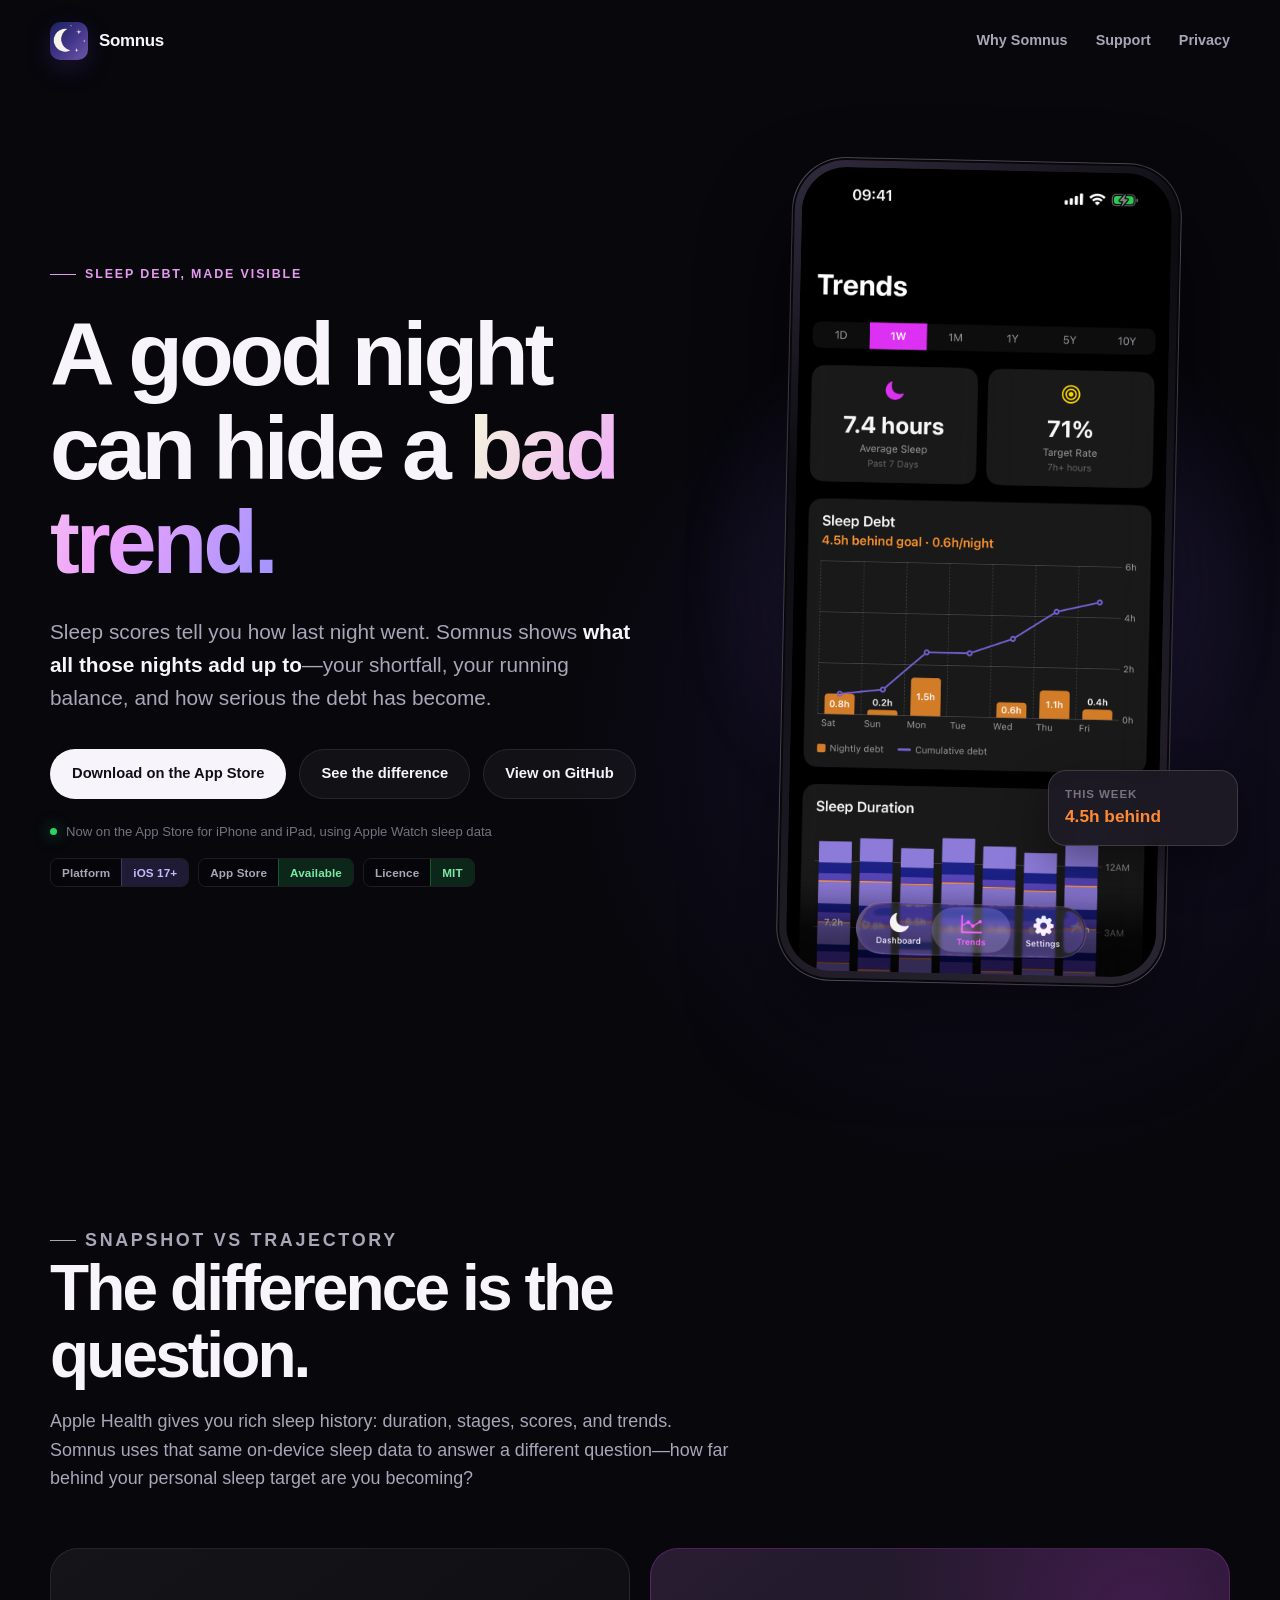
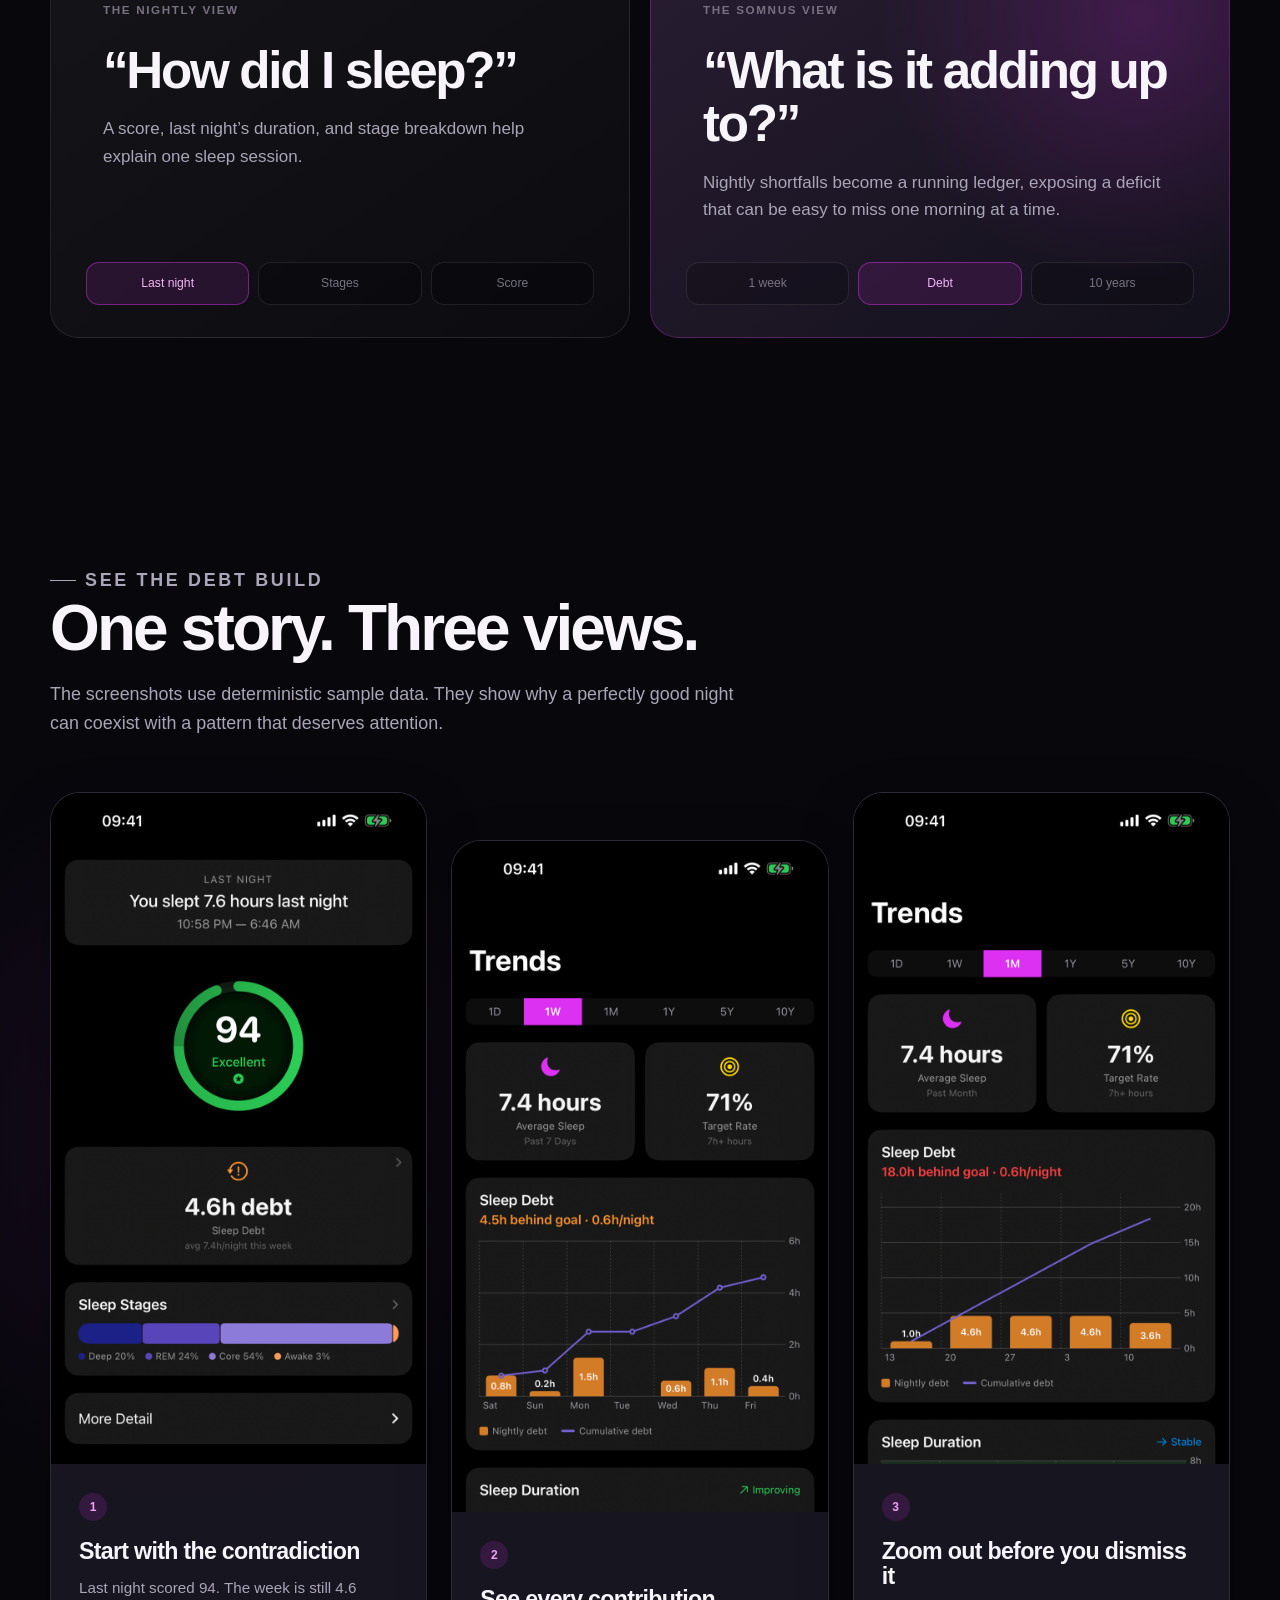
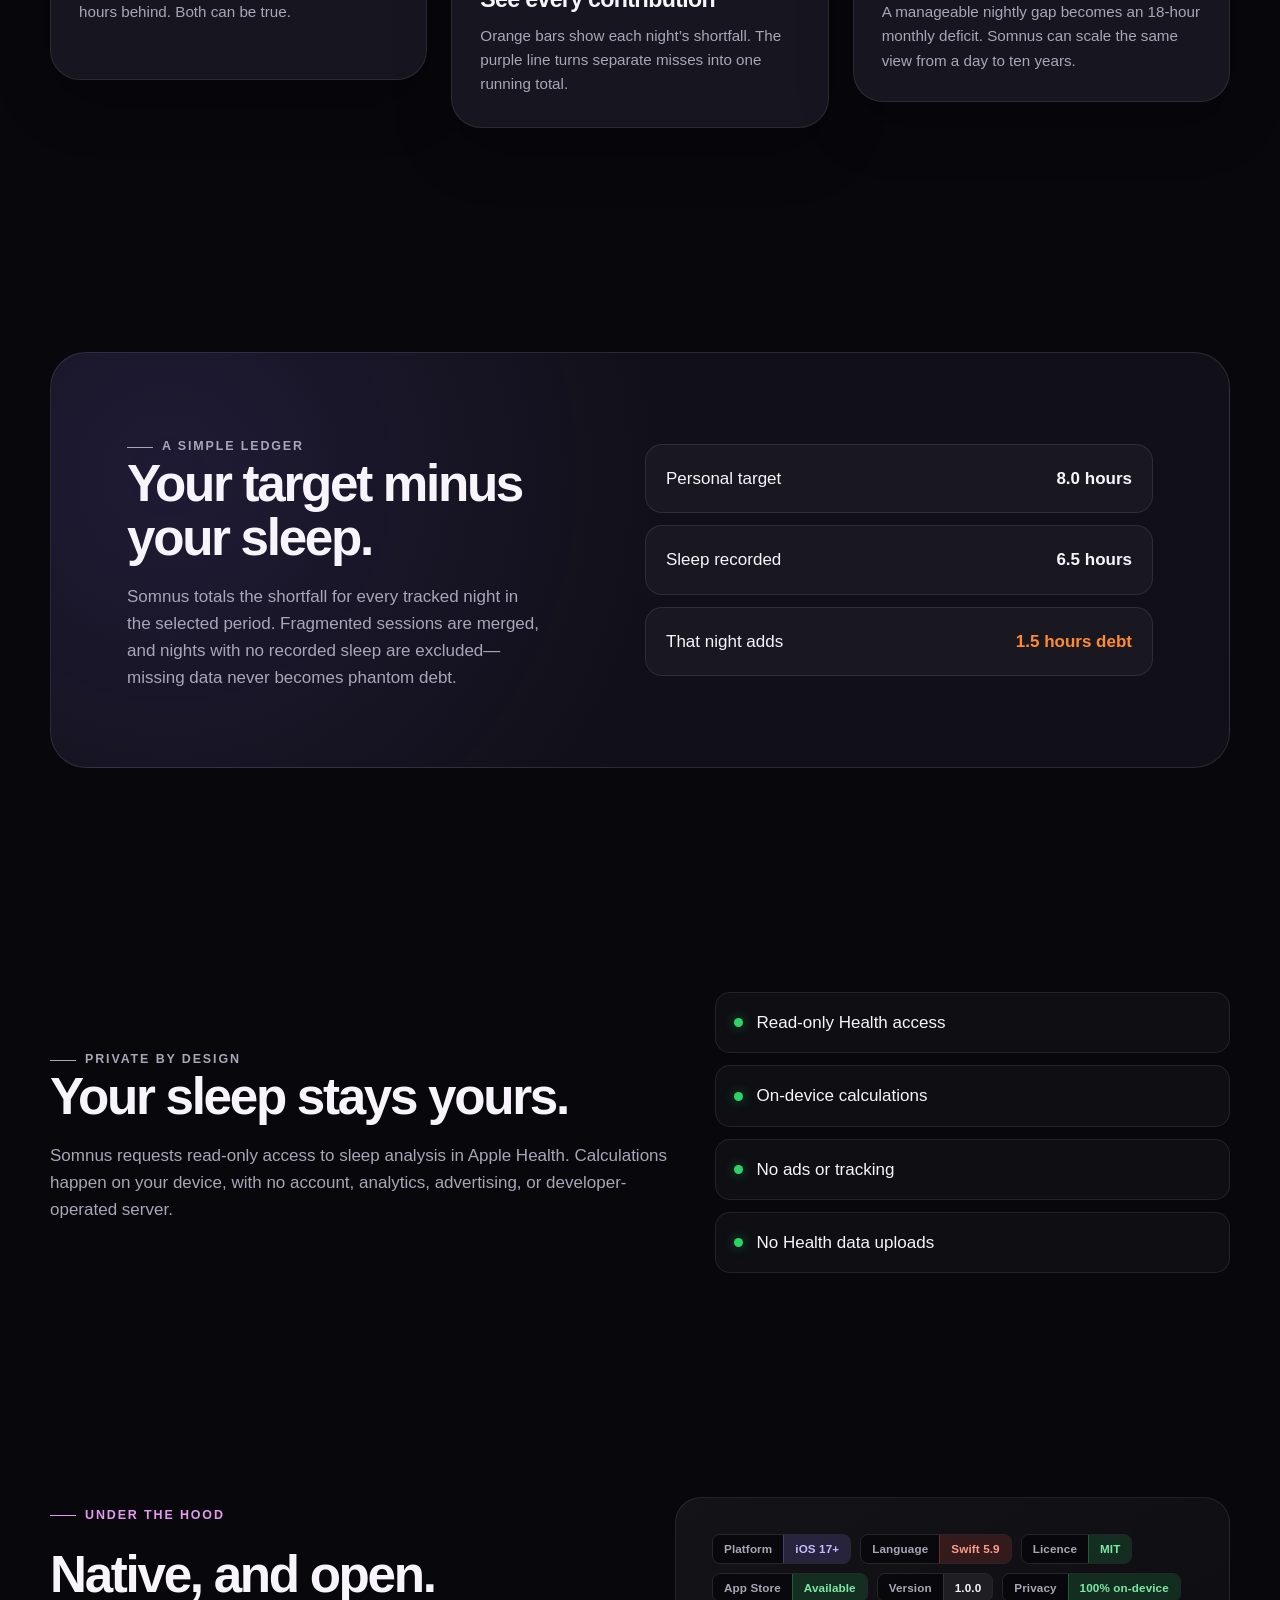
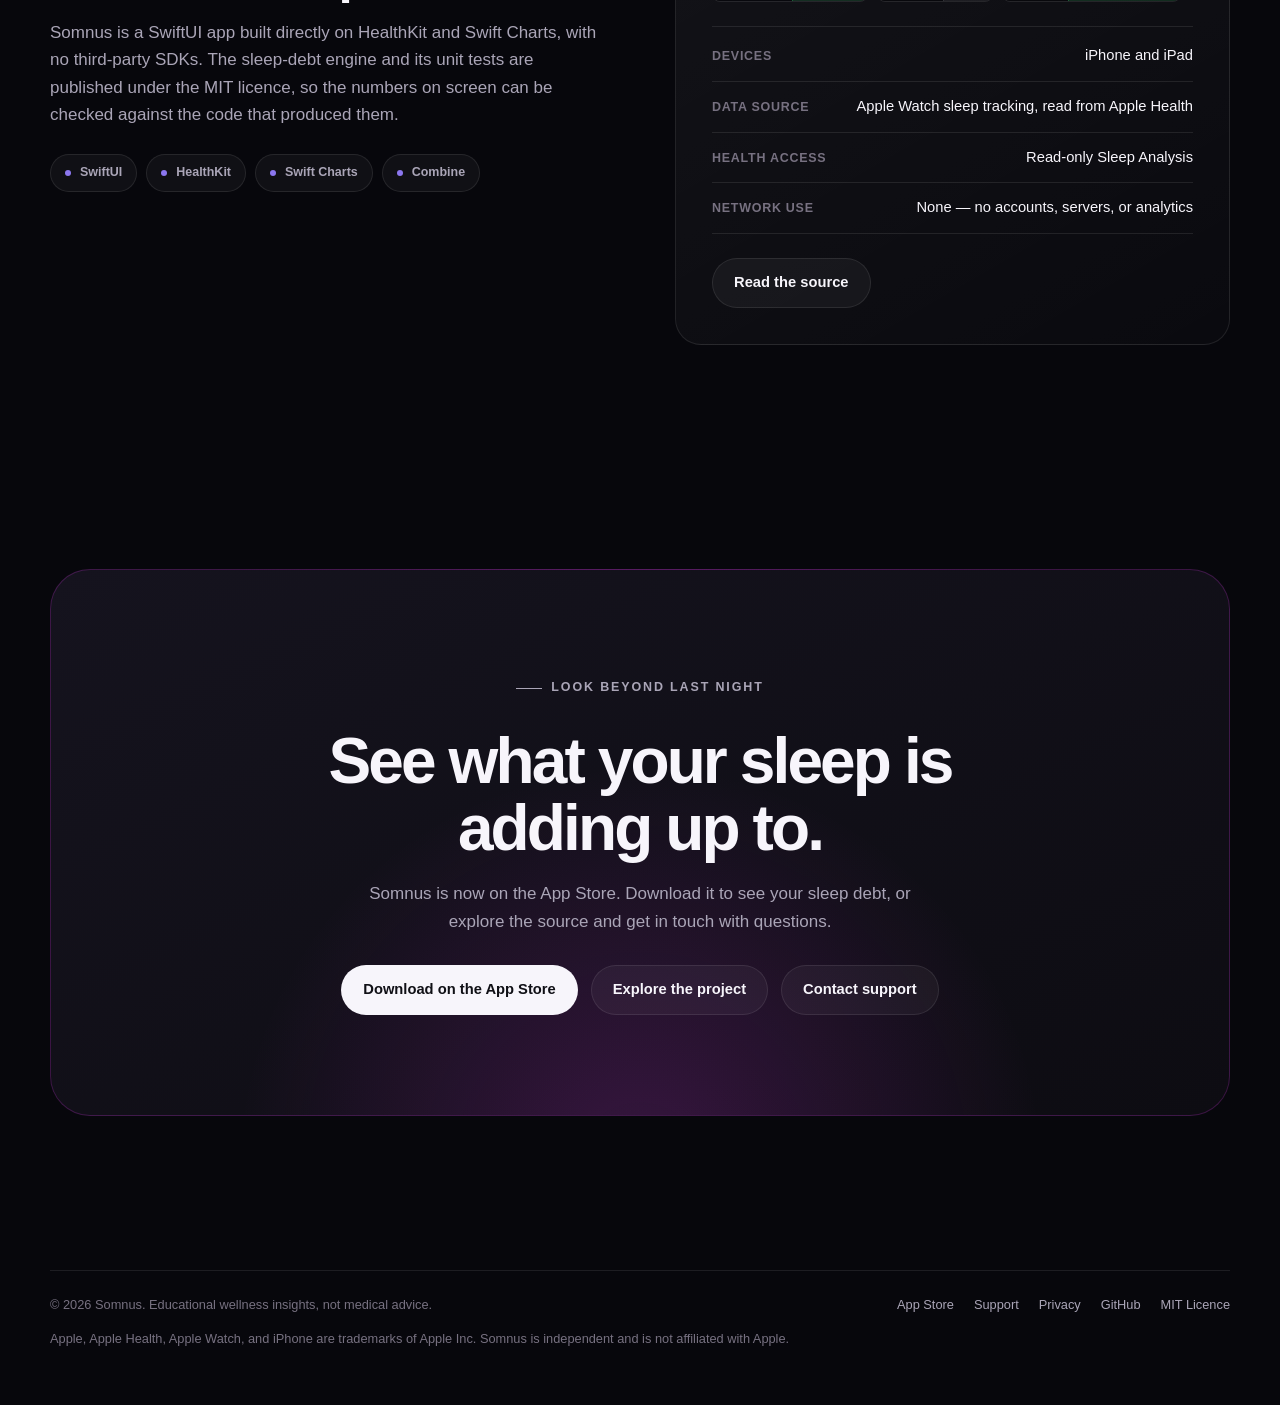
==== commit 74392c0d: "Mark Somnus as available on the App Store Replace the "Pending submission" status on the README, web" ====
--- a/website/index.html
+++ b/website/index.html
@@ -39,13 +39,14 @@
         <h1>A good night can hide a <span class="gradient-text">bad trend.</span></h1>
         <p class="hero-copy">Sleep scores tell you how last night went. Somnus shows <strong>what all those nights add up to</strong>—your shortfall, your running balance, and how serious the debt has become.</p>
         <div class="actions">
-          <a class="button" href="#see-it">See the difference</a>
+          <a class="button" href="https://apps.apple.com/gb/app/somnus-sleep-debt/id6812648966">Download on the App Store</a>
+          <a class="button secondary" href="#see-it">See the difference</a>
           <a class="button secondary" href="https://github.com/EMRahman/Somnus">View on GitHub</a>
         </div>
-        <p class="availability">Built for iPhone with Apple Watch sleep data</p>
+        <p class="availability">Now on the App Store for iPhone and iPad, using Apple Watch sleep data</p>
         <ul class="badge-row hero-badges" aria-label="App details">
           <li class="badge"><span class="badge-key">Platform</span><span class="badge-value is-purple">iOS 17+</span></li>
-          <li class="badge"><span class="badge-key">App Store</span><span class="badge-value is-orange">Pending submission</span></li>
+          <li class="badge"><span class="badge-key">App Store</span><span class="badge-value is-green">Available</span></li>
           <li class="badge"><span class="badge-key">Licence</span><span class="badge-value is-green">MIT</span></li>
         </ul>
       </div>
@@ -195,7 +196,7 @@
             <li class="badge"><span class="badge-key">Platform</span><span class="badge-value is-purple">iOS 17+</span></li>
             <li class="badge"><span class="badge-key">Language</span><span class="badge-value is-swift">Swift 5.9</span></li>
             <li class="badge"><span class="badge-key">Licence</span><span class="badge-value is-green">MIT</span></li>
-            <li class="badge"><span class="badge-key">App Store</span><span class="badge-value is-orange">Pending submission</span></li>
+            <li class="badge"><span class="badge-key">App Store</span><span class="badge-value is-green">Available</span></li>
             <li class="badge"><span class="badge-key">Version</span><span class="badge-value">1.0.0</span></li>
             <li class="badge"><span class="badge-key">Privacy</span><span class="badge-value is-green">100% on-device</span></li>
           </ul>
@@ -228,9 +229,10 @@
       <div class="cta">
         <p class="eyebrow">Look beyond last night</p>
         <h2>See what your sleep is adding up to.</h2>
-        <p>Somnus is pending App Store submission. In the meantime, explore the source or get in touch with questions.</p>
+        <p>Somnus is now on the App Store. Download it to see your sleep debt, or explore the source and get in touch with questions.</p>
         <div class="actions" style="justify-content: center">
-          <a class="button" href="https://github.com/EMRahman/Somnus">Explore the project</a>
+          <a class="button" href="https://apps.apple.com/gb/app/somnus-sleep-debt/id6812648966">Download on the App Store</a>
+          <a class="button secondary" href="https://github.com/EMRahman/Somnus">Explore the project</a>
           <a class="button secondary" href="support.html">Contact support</a>
         </div>
       </div>
@@ -241,6 +243,7 @@
     <div class="footer-row container">
       <div>© 2026 Somnus. Educational wellness insights, not medical advice.</div>
       <div class="footer-links">
+        <a href="https://apps.apple.com/gb/app/somnus-sleep-debt/id6812648966">App Store</a>
         <a href="support.html">Support</a>
         <a href="privacy.html">Privacy</a>
         <a href="https://github.com/EMRahman/Somnus">GitHub</a>
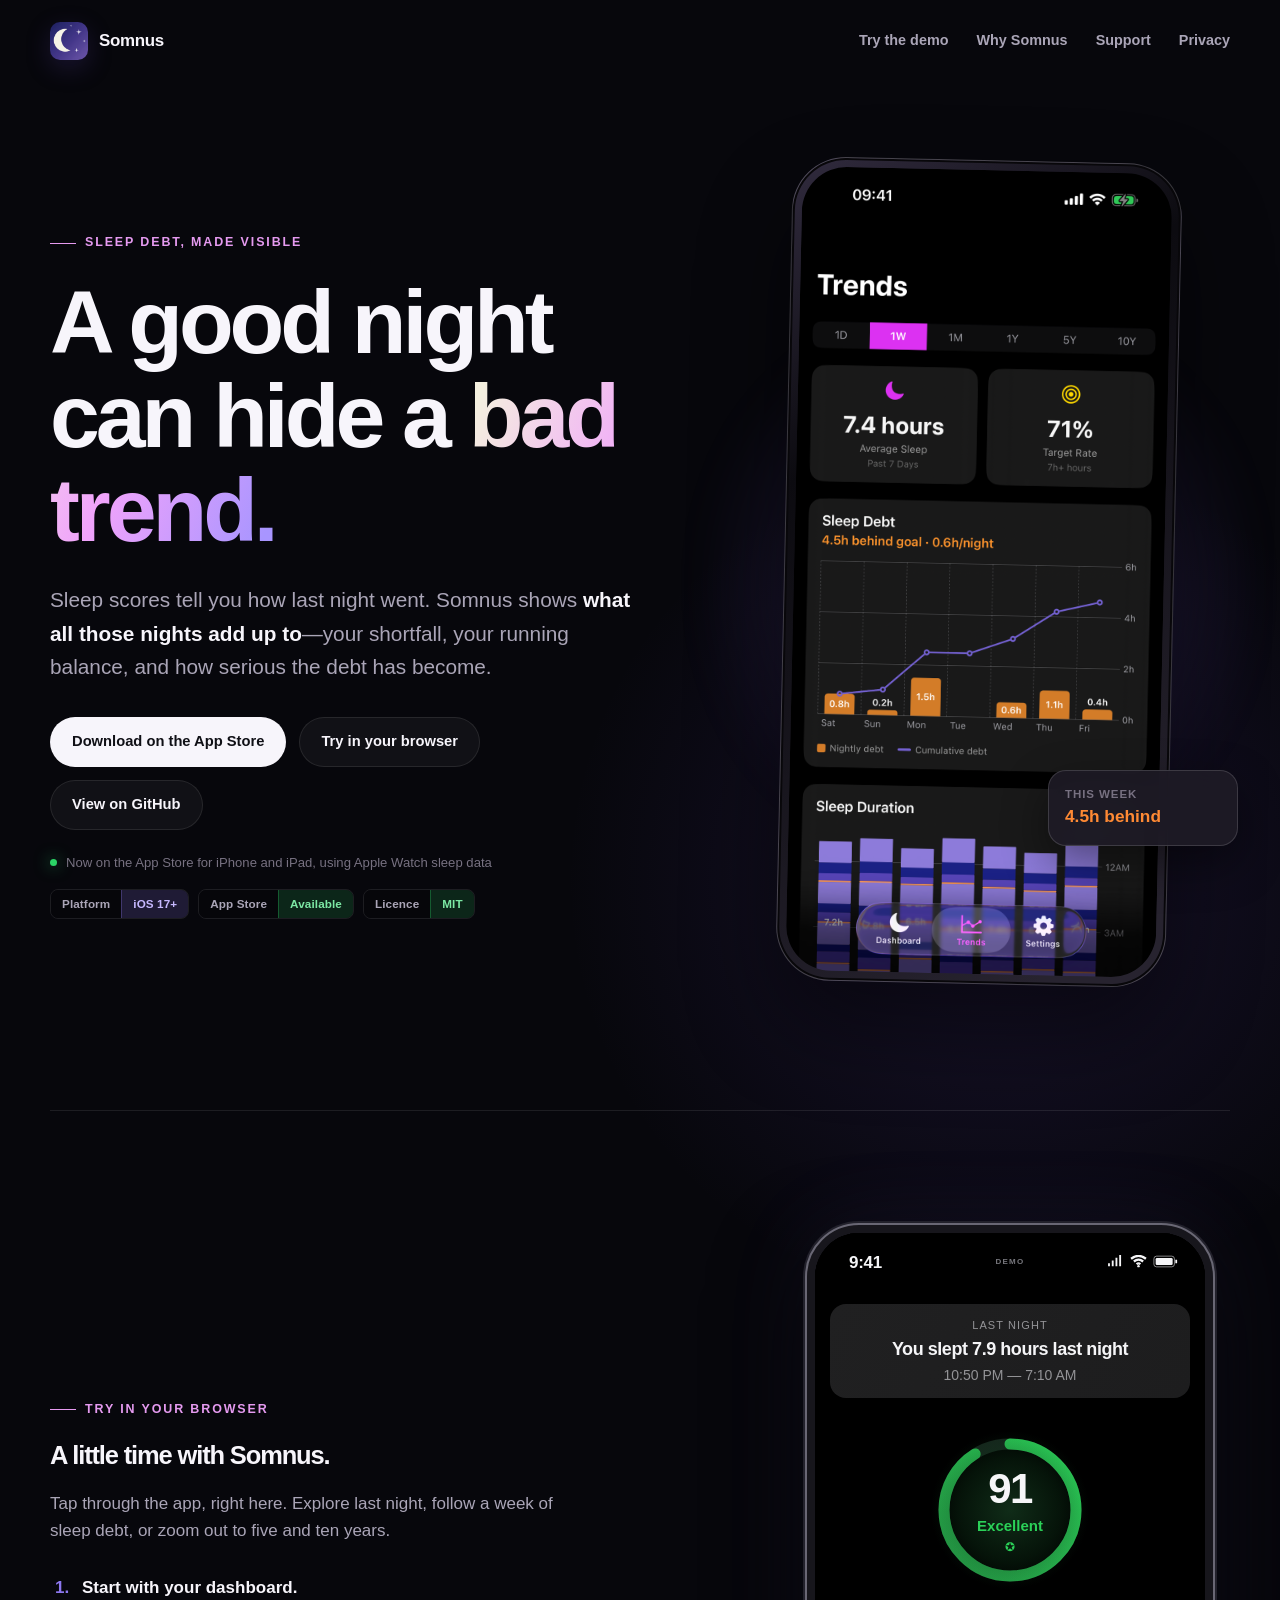
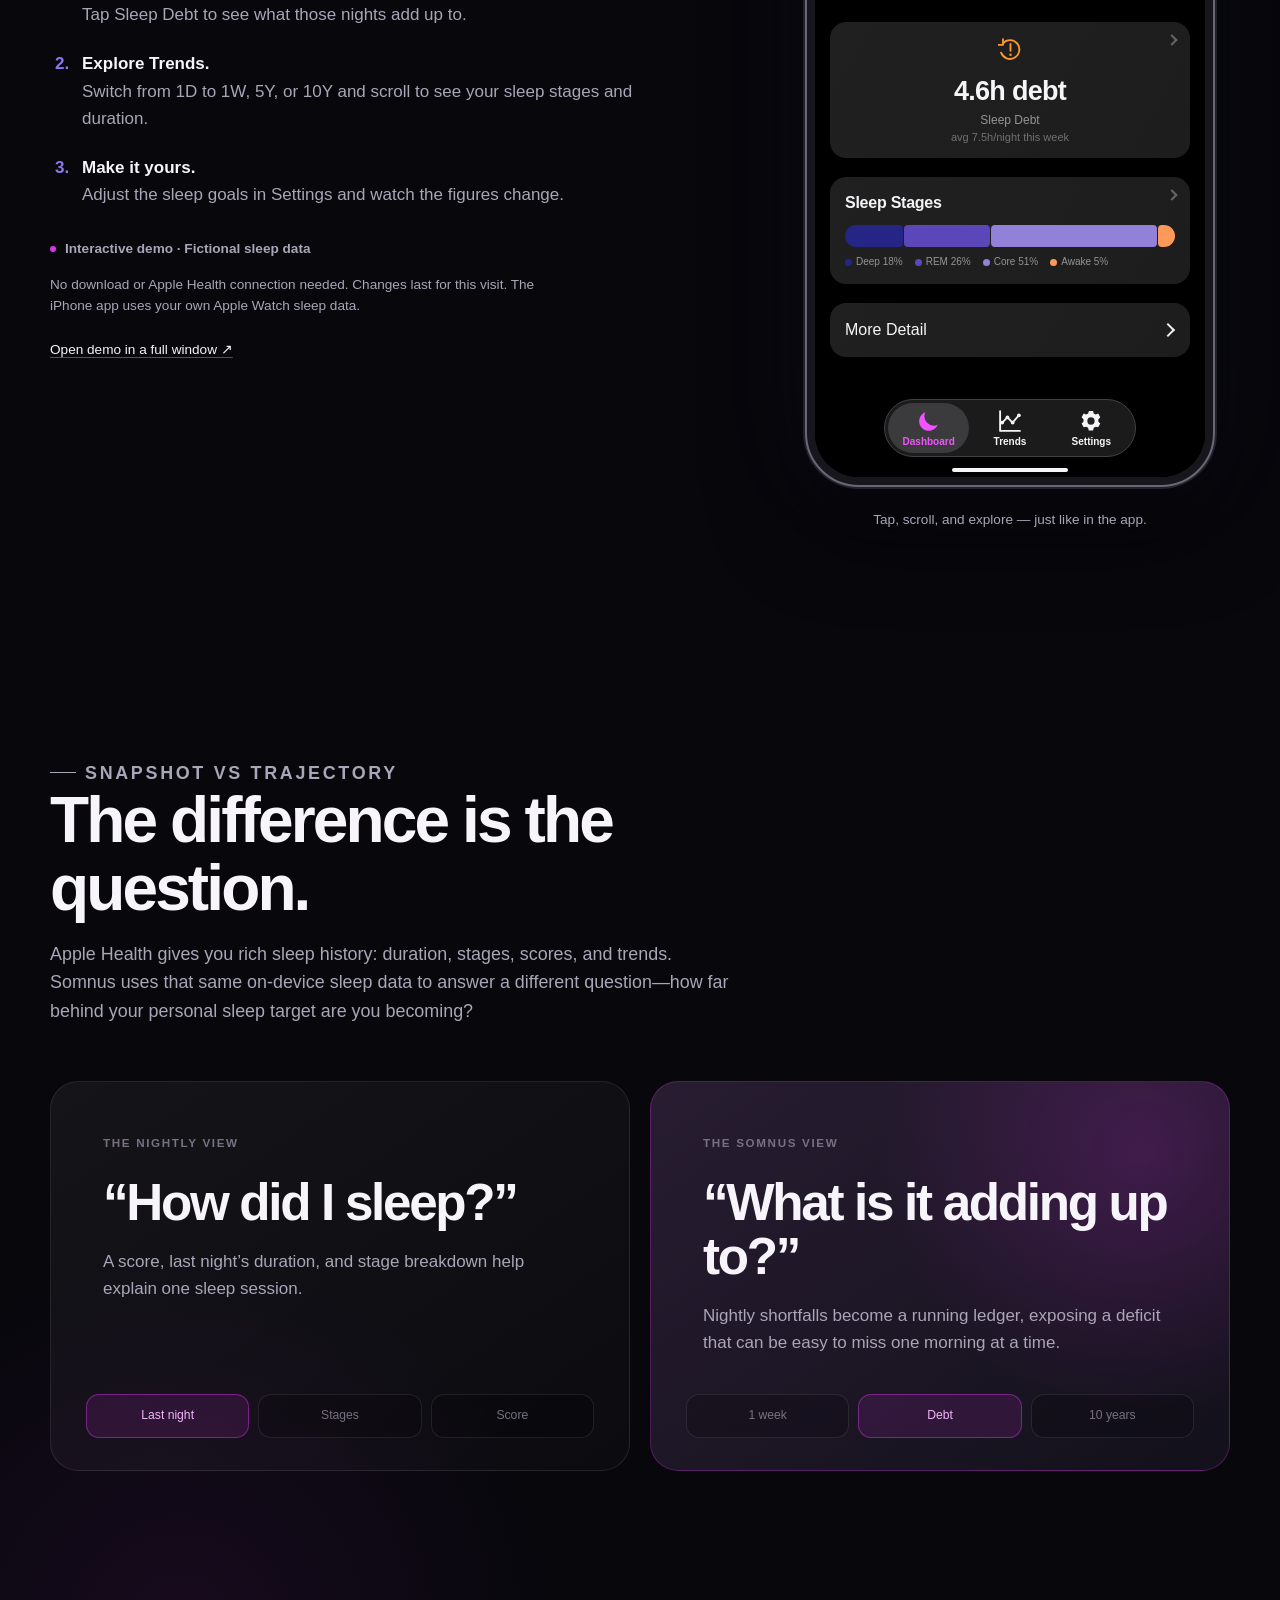
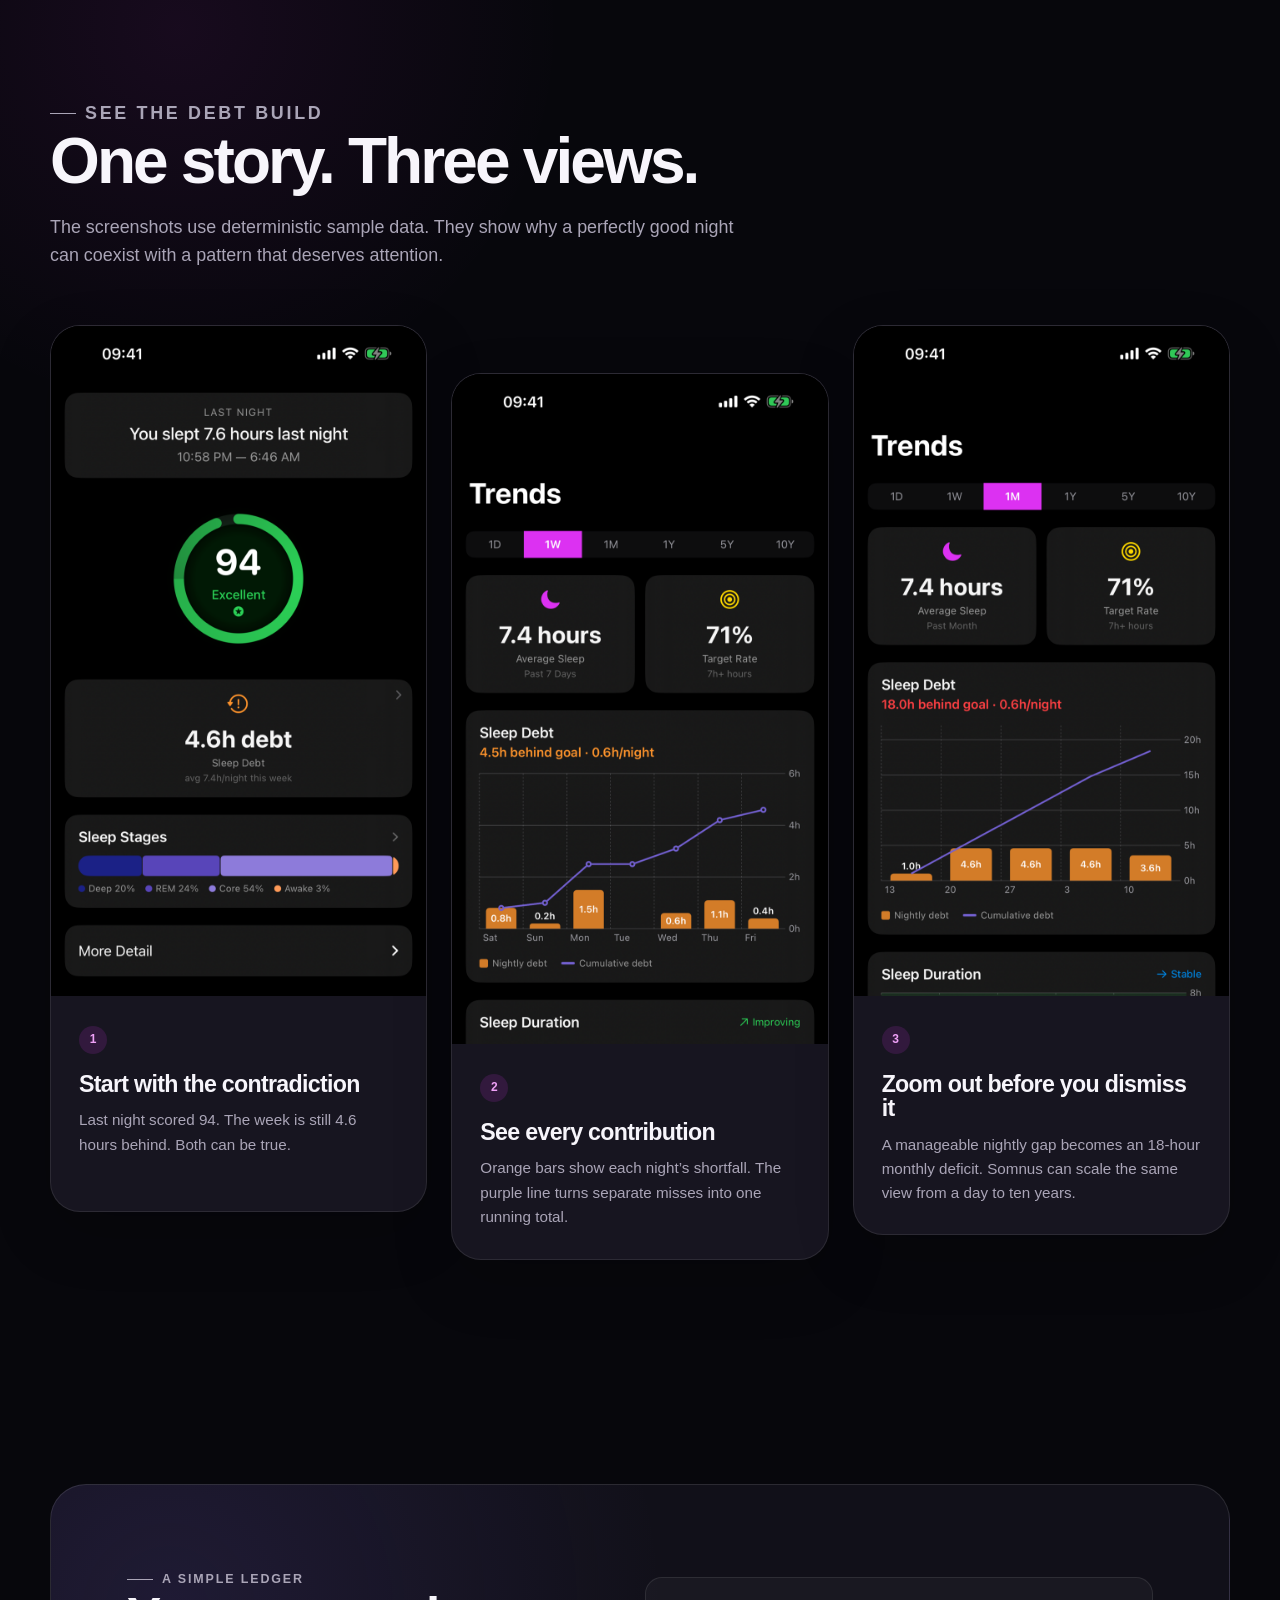
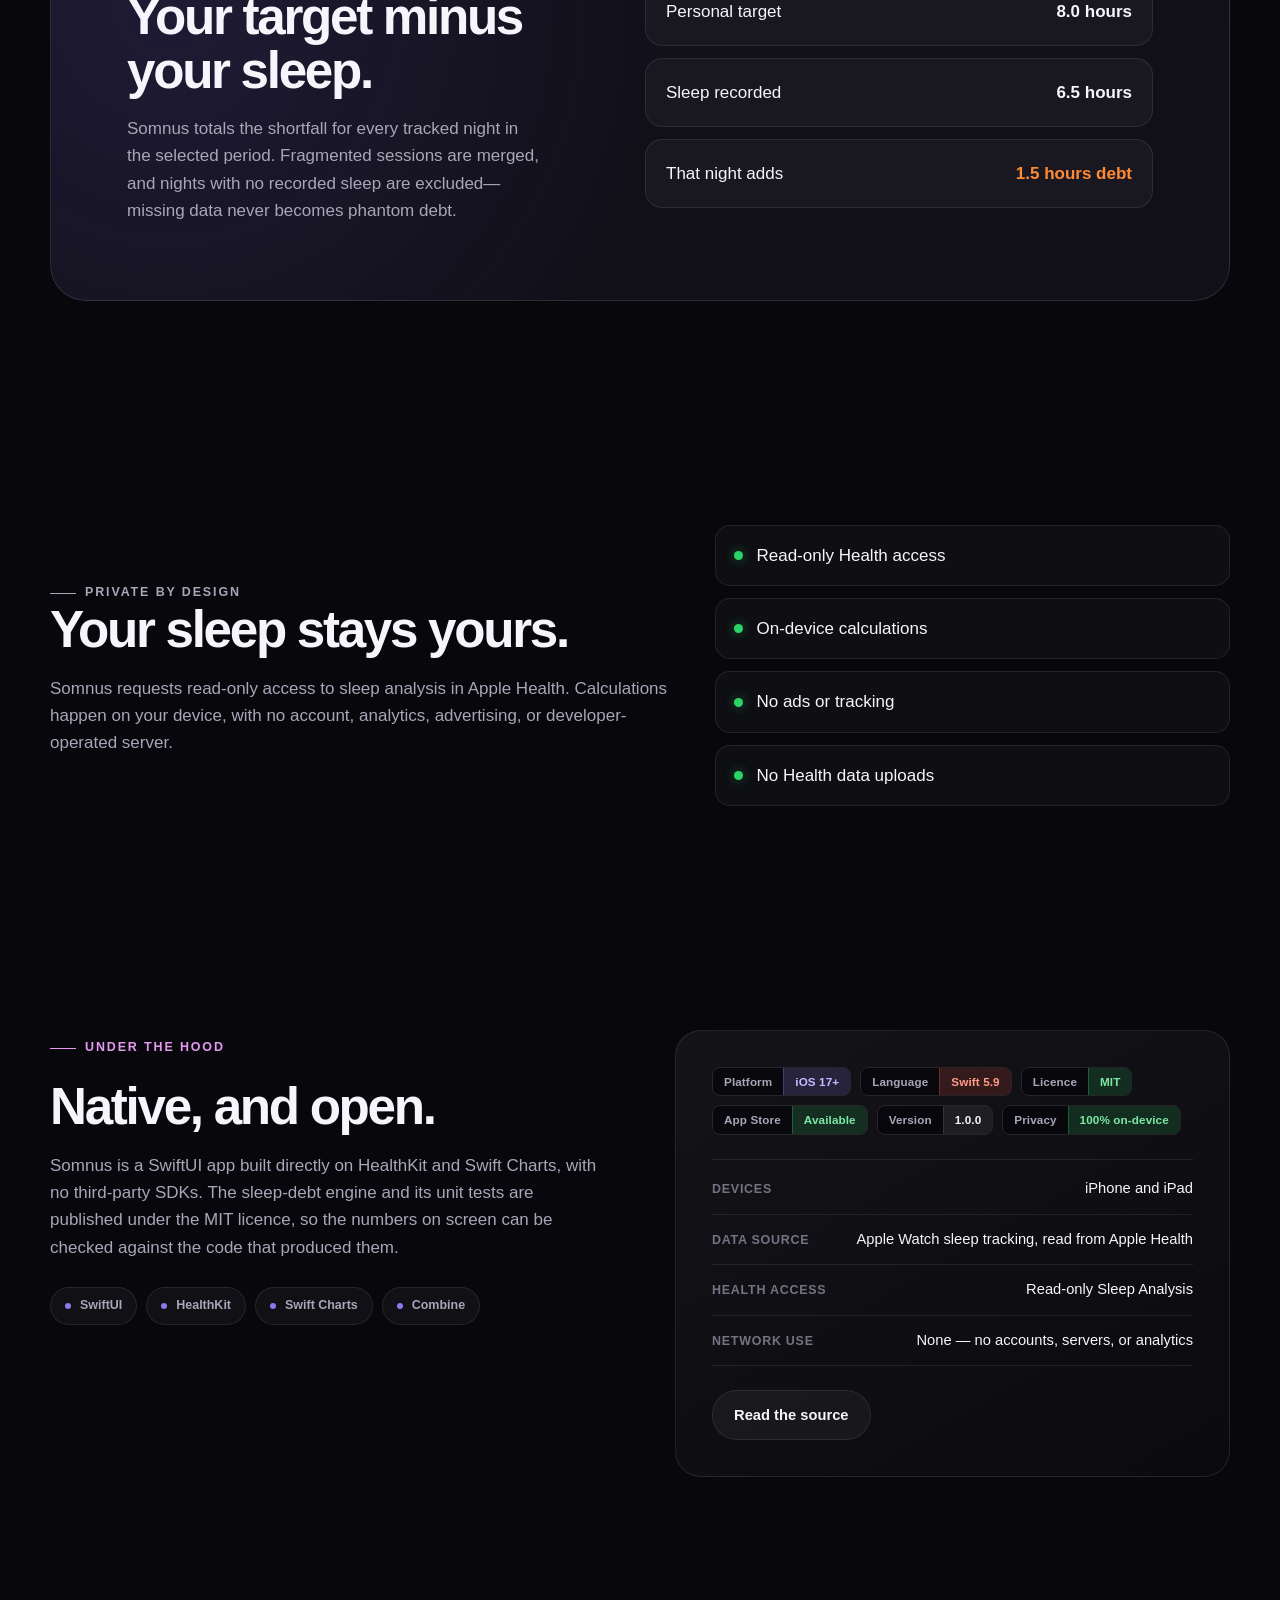
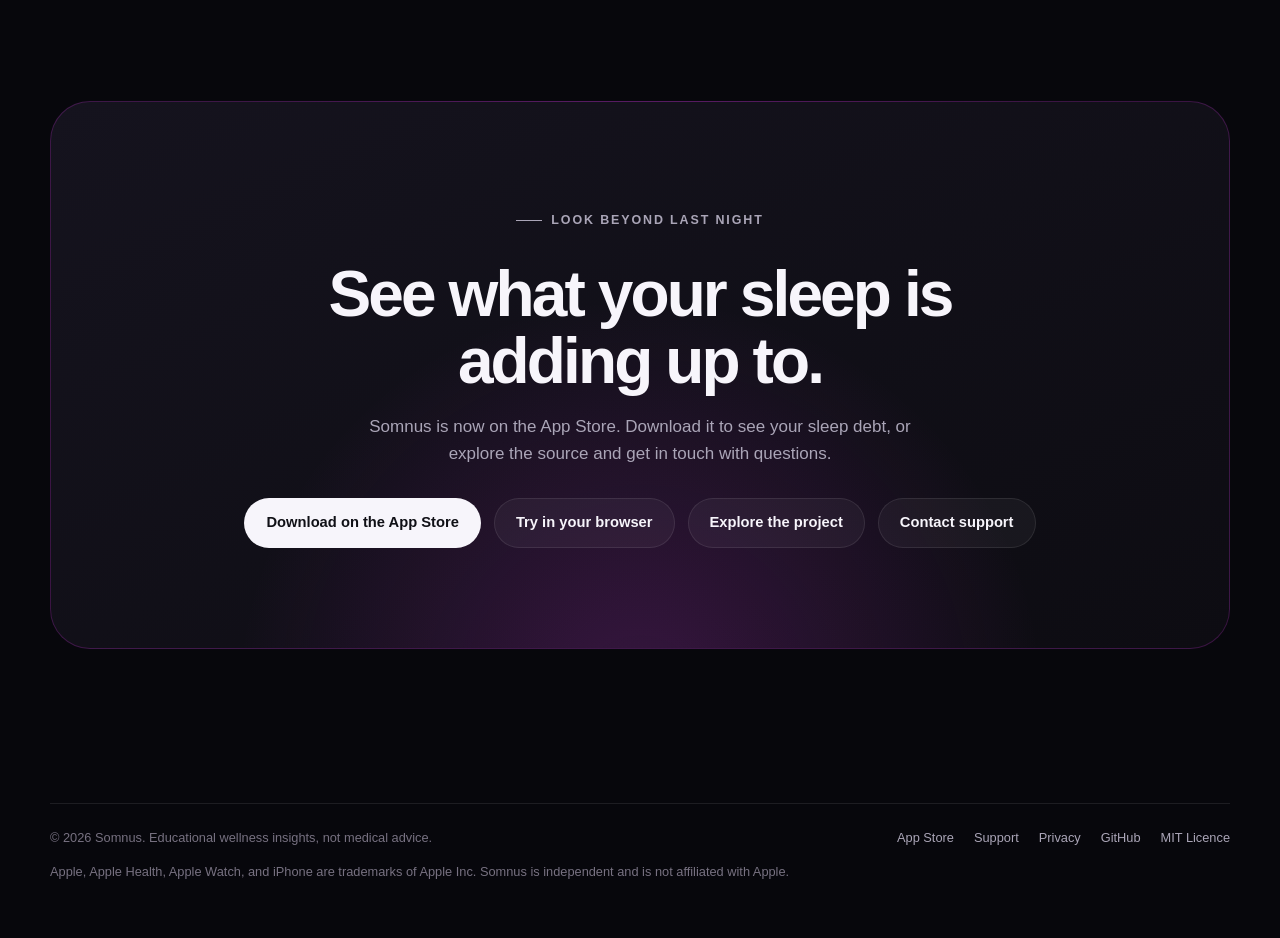
==== commit 728b7022: "Add interactive browser demo to the marketing site Embed a buildless iPhone-style replica of Dashboa" ====
--- a/website/index.html
+++ b/website/index.html
@@ -25,6 +25,7 @@
         <span>Somnus</span>
       </a>
       <div class="nav-links">
+        <a href="#demo">Try the demo</a>
         <a href="#difference">Why Somnus</a>
         <a href="support.html">Support</a>
         <a href="privacy.html">Privacy</a>
@@ -39,8 +40,8 @@
         <h1>A good night can hide a <span class="gradient-text">bad trend.</span></h1>
         <p class="hero-copy">Sleep scores tell you how last night went. Somnus shows <strong>what all those nights add up to</strong>—your shortfall, your running balance, and how serious the debt has become.</p>
         <div class="actions">
-          <a class="button" href="https://apps.apple.com/gb/app/somnus-sleep-debt/id6812648966">Download on the App Store</a>
-          <a class="button secondary" href="#see-it">See the difference</a>
+          <a class="button" href="https://apps.apple.com/app/id6812648966">Download on the App Store</a>
+          <a class="button secondary" href="#demo">Try in your browser</a>
           <a class="button secondary" href="https://github.com/EMRahman/Somnus">View on GitHub</a>
         </div>
         <p class="availability">Now on the App Store for iPhone and iPad, using Apple Watch sleep data</p>
@@ -59,6 +60,28 @@
           <span>This week</span>
           <strong>4.5h behind</strong>
         </div>
+      </div>
+    </section>
+
+    <section class="section container browser-demo" id="demo" aria-labelledby="demo-title">
+      <div class="demo-introduction">
+        <p class="eyebrow">Try in your browser</p>
+        <h2 id="demo-title">A little time with Somnus.</h2>
+        <p>Tap through the app, right here. Explore last night, follow a week of sleep debt, or zoom out to five and ten years.</p>
+        <ol class="demo-instructions">
+          <li><strong>Start with your dashboard.</strong> Tap Sleep Debt to see what those nights add up to.</li>
+          <li><strong>Explore Trends.</strong> Switch from 1D to 1W, 5Y, or 10Y and scroll to see your sleep stages and duration.</li>
+          <li><strong>Make it yours.</strong> Adjust the sleep goals in Settings and watch the figures change.</li>
+        </ol>
+        <p class="demo-disclaimer"><span class="demo-sample-dot" aria-hidden="true"></span>Interactive demo · Fictional sleep data</p>
+        <p class="demo-footnote">No download or Apple Health connection needed. Changes last for this visit. The iPhone app uses your own Apple Watch sleep data.</p>
+        <a class="demo-open-link" href="demo-window.html">Open demo in a full window <span aria-hidden="true">↗</span></a>
+      </div>
+      <div class="demo-device-wrap">
+        <div class="demo-device">
+          <iframe src="demo.html" title="Interactive Somnus iPhone demo with fictional sleep data" loading="lazy"></iframe>
+        </div>
+        <p class="demo-device-caption">Tap, scroll, and explore — just like in the app.</p>
       </div>
     </section>
 
@@ -231,7 +254,8 @@
         <h2>See what your sleep is adding up to.</h2>
         <p>Somnus is now on the App Store. Download it to see your sleep debt, or explore the source and get in touch with questions.</p>
         <div class="actions" style="justify-content: center">
-          <a class="button" href="https://apps.apple.com/gb/app/somnus-sleep-debt/id6812648966">Download on the App Store</a>
+          <a class="button" href="https://apps.apple.com/app/id6812648966">Download on the App Store</a>
+          <a class="button secondary" href="#demo">Try in your browser</a>
           <a class="button secondary" href="https://github.com/EMRahman/Somnus">Explore the project</a>
           <a class="button secondary" href="support.html">Contact support</a>
         </div>
@@ -243,7 +267,7 @@
     <div class="footer-row container">
       <div>© 2026 Somnus. Educational wellness insights, not medical advice.</div>
       <div class="footer-links">
-        <a href="https://apps.apple.com/gb/app/somnus-sleep-debt/id6812648966">App Store</a>
+        <a href="https://apps.apple.com/app/id6812648966">App Store</a>
         <a href="support.html">Support</a>
         <a href="privacy.html">Privacy</a>
         <a href="https://github.com/EMRahman/Somnus">GitHub</a>
--- a/website/styles.css
+++ b/website/styles.css
@@ -992,7 +992,7 @@
     font-size: 0.78rem;
   }
 
-  .nav-links a:first-child {
+  .nav-links a[href="#difference"] {
     display: none;
   }
 
@@ -1114,3 +1114,154 @@
     transition-duration: 0.01ms !important;
   }
 }
+
+/* The demo is isolated in an iframe so its native app styling stays independent. */
+.browser-demo {
+  display: grid;
+  grid-template-columns: minmax(0, 1fr) minmax(0, 440px);
+  align-items: center;
+  gap: clamp(36px, 7vw, 100px);
+  border-top: 1px solid var(--line);
+  scroll-margin-top: 24px;
+}
+
+.demo-introduction h2 {
+  max-width: 560px;
+}
+
+.demo-introduction > p:not(.eyebrow) {
+  color: var(--muted);
+  max-width: 520px;
+}
+
+.demo-instructions {
+  display: grid;
+  gap: 22px;
+  padding-left: 24px;
+  margin: 30px 0;
+  color: var(--muted);
+}
+
+.demo-instructions li {
+  padding-left: 8px;
+}
+
+.demo-instructions li::marker {
+  color: var(--purple-soft);
+  font-weight: 700;
+}
+
+.demo-instructions strong {
+  display: block;
+  color: var(--ink);
+  font-weight: 650;
+}
+
+.demo-disclaimer {
+  display: flex;
+  align-items: center;
+  gap: 9px;
+  margin-bottom: 8px;
+  font-size: 0.85rem;
+  font-weight: 650;
+}
+
+.demo-sample-dot {
+  flex: 0 0 6px;
+  height: 6px;
+  border-radius: 50%;
+  background: var(--purple);
+}
+
+.demo-footnote,
+.demo-open-link,
+.demo-device-caption {
+  font-size: 0.85rem;
+}
+
+.demo-open-link {
+  display: inline-block;
+  margin-top: 8px;
+  color: var(--ink);
+}
+
+.demo-device-wrap {
+  min-width: 0;
+  width: 100%;
+}
+
+.demo-device {
+  width: min(100%, 410px);
+  margin-inline: auto;
+  padding: 8px;
+  border: 2px solid #696774;
+  border-radius: 54px;
+  background: #17161c;
+  box-shadow: 0 0 0 2px #22212b, 0 36px 90px #0009, 0 0 90px #8c77ef15;
+}
+
+.demo-device iframe {
+  display: block;
+  width: 100%;
+  aspect-ratio: 390 / 844;
+  border: 0;
+  border-radius: 44px;
+  background: #000;
+}
+
+.demo-device-caption {
+  margin: 22px 0 0;
+  color: var(--muted);
+  text-align: center;
+}
+
+.standalone-demo {
+  display: grid;
+  place-items: center;
+  min-width: 0;
+  min-height: 100svh;
+  padding: 24px;
+}
+
+.standalone-demo .demo-device {
+  width: min(410px, 100%, calc((100svh - 72px) * 390 / 844 + 20px));
+}
+
+.demo-open-link:focus-visible,
+.nav-links a:focus-visible,
+.button:focus-visible {
+  outline: 2px solid var(--purple);
+  outline-offset: 5px;
+}
+
+@media (max-width: 820px) {
+  .browser-demo {
+    grid-template-columns: 1fr;
+  }
+
+  .demo-introduction {
+    max-width: 600px;
+  }
+}
+
+@media (max-width: 420px) {
+  .nav {
+    gap: 12px;
+    flex-wrap: wrap;
+  }
+
+  .nav-links {
+    width: 100%;
+    justify-content: space-between;
+    gap: 10px;
+  }
+
+  .demo-device {
+    padding: 5px;
+    border-radius: 42px;
+  }
+
+  .demo-device iframe {
+    border-radius: 35px;
+  }
+}
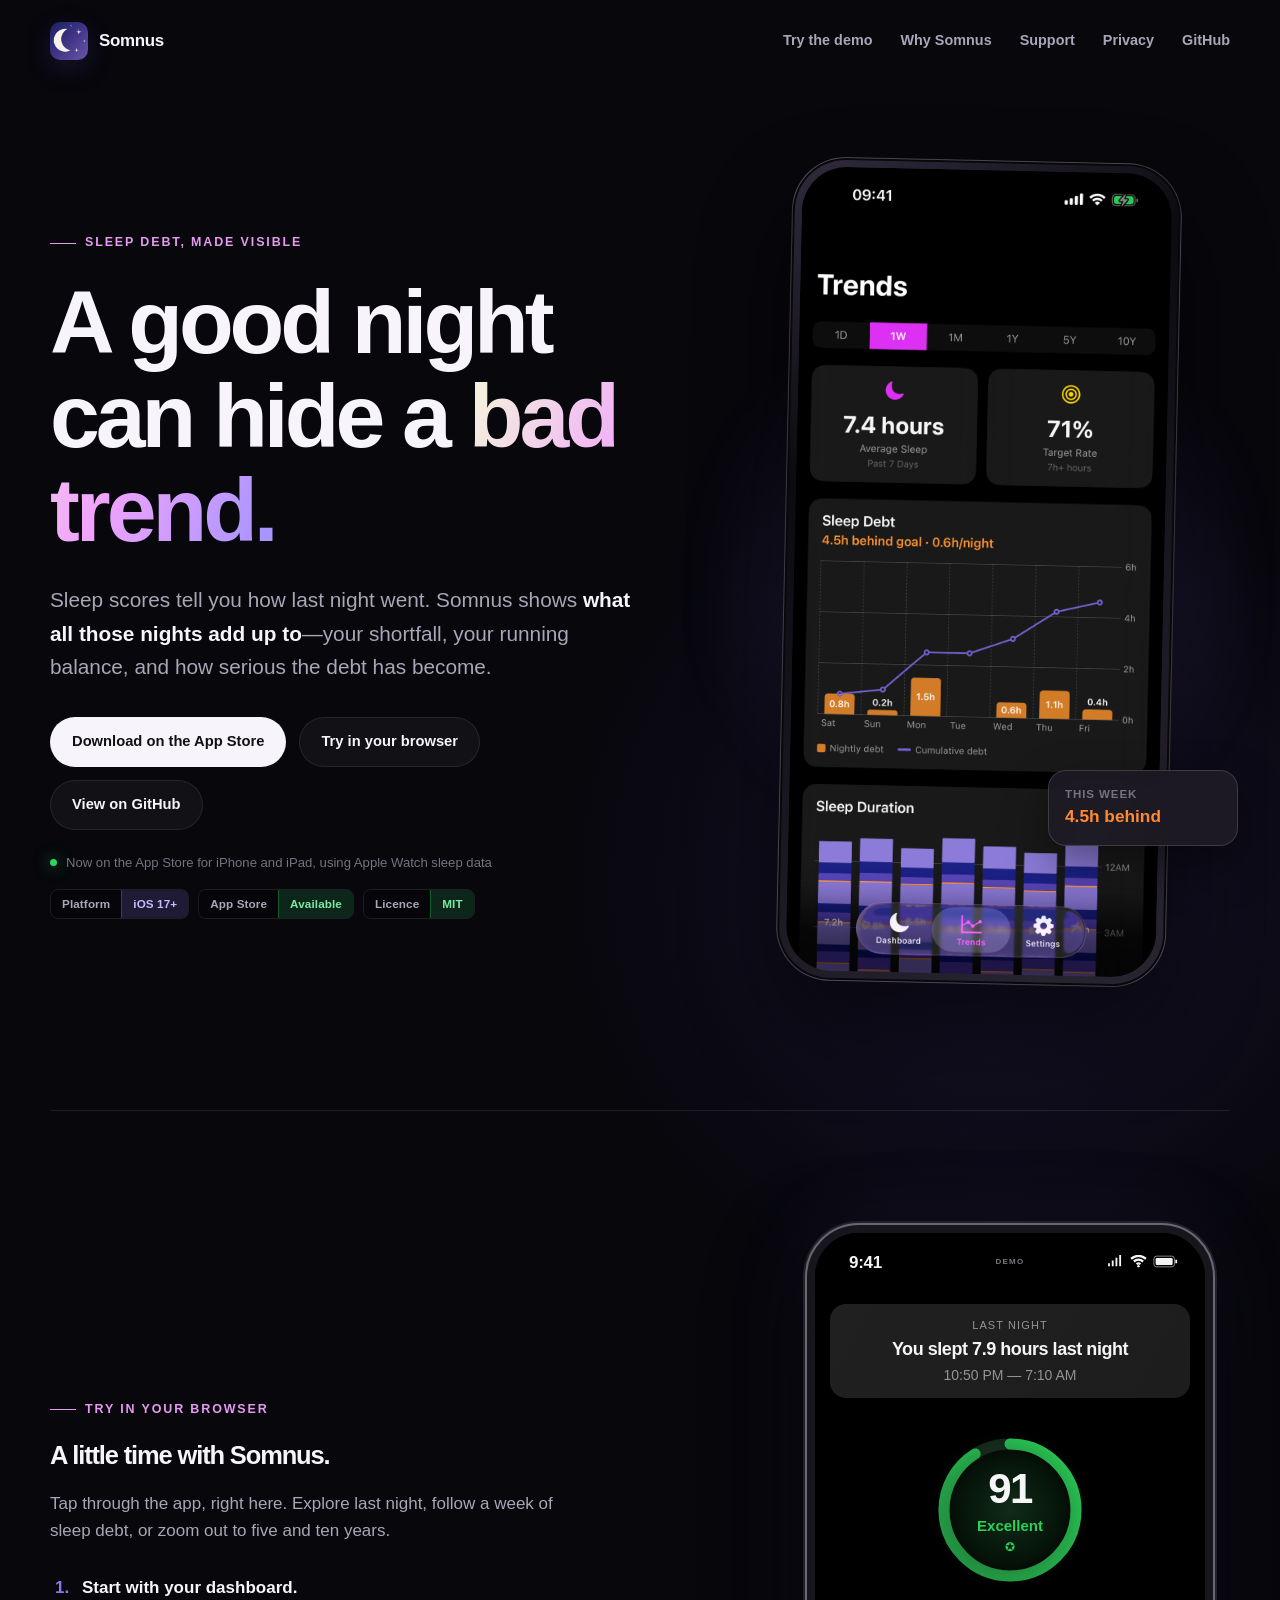
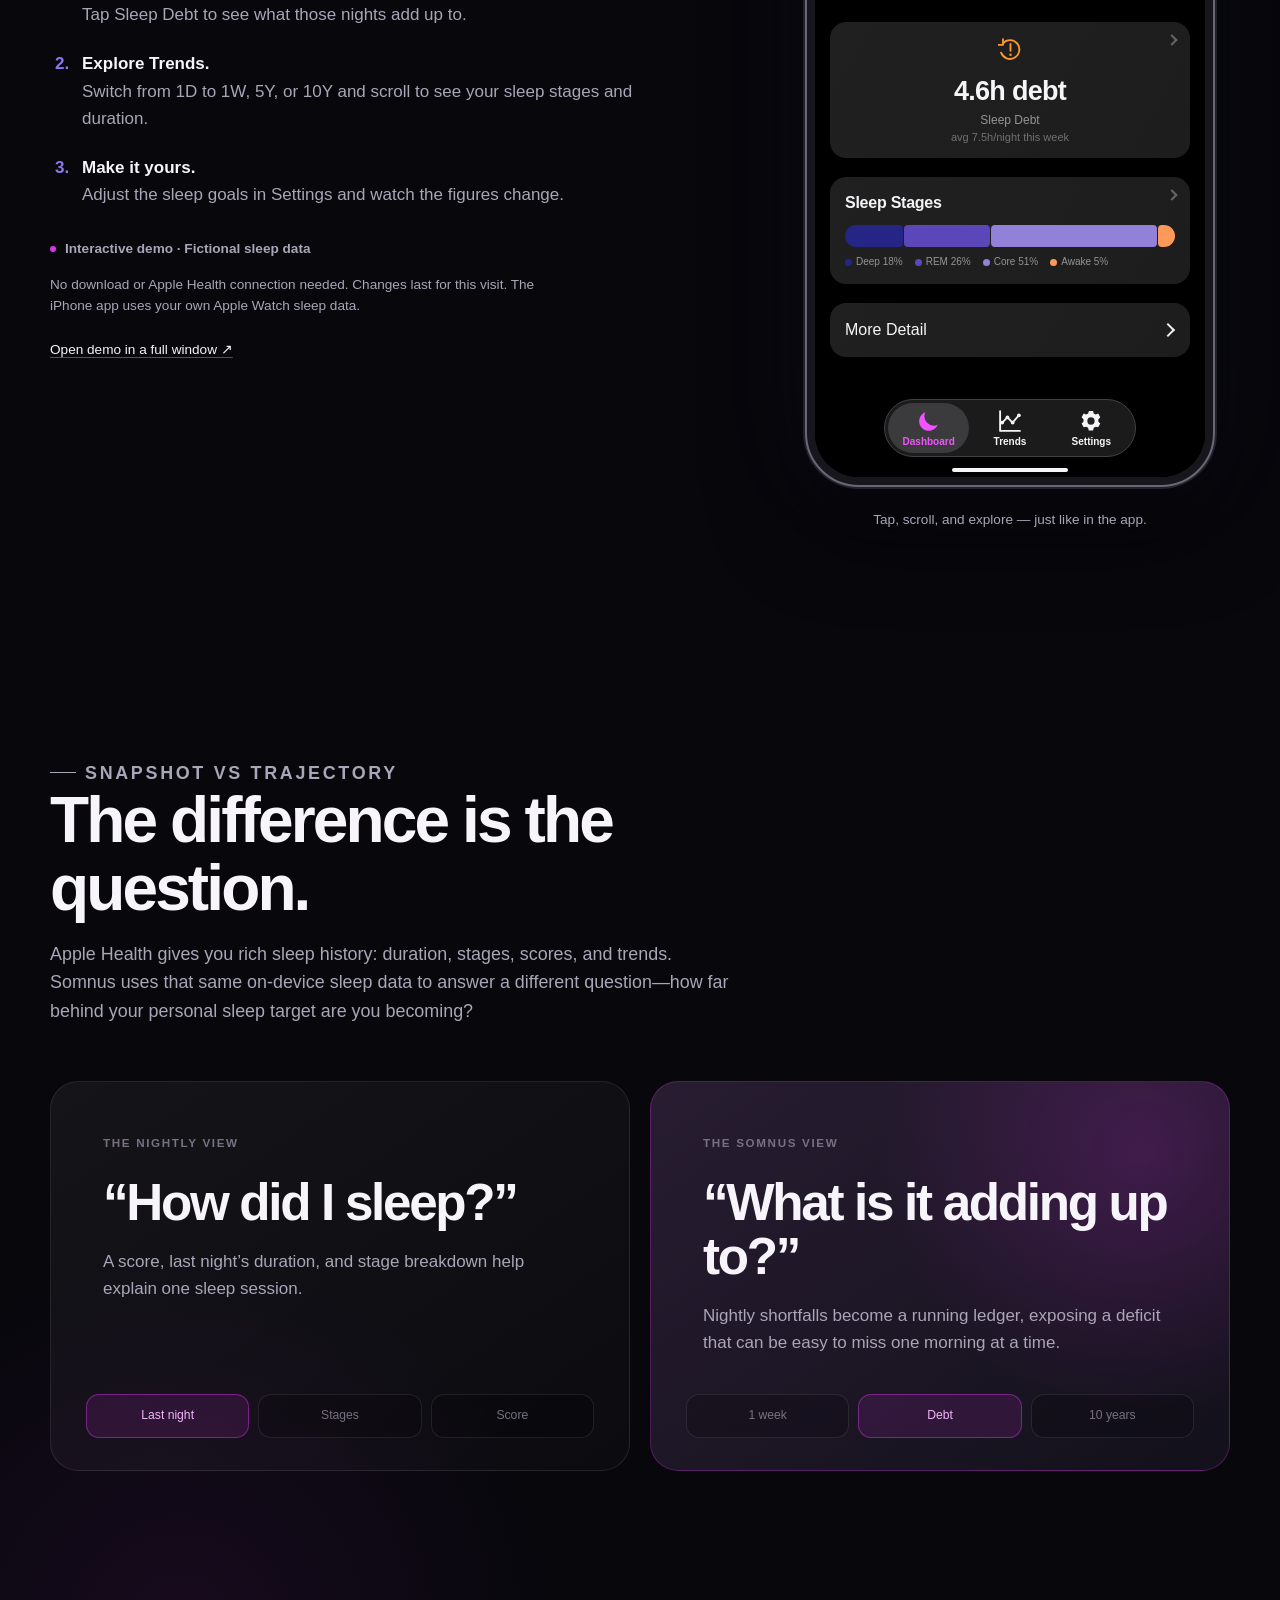
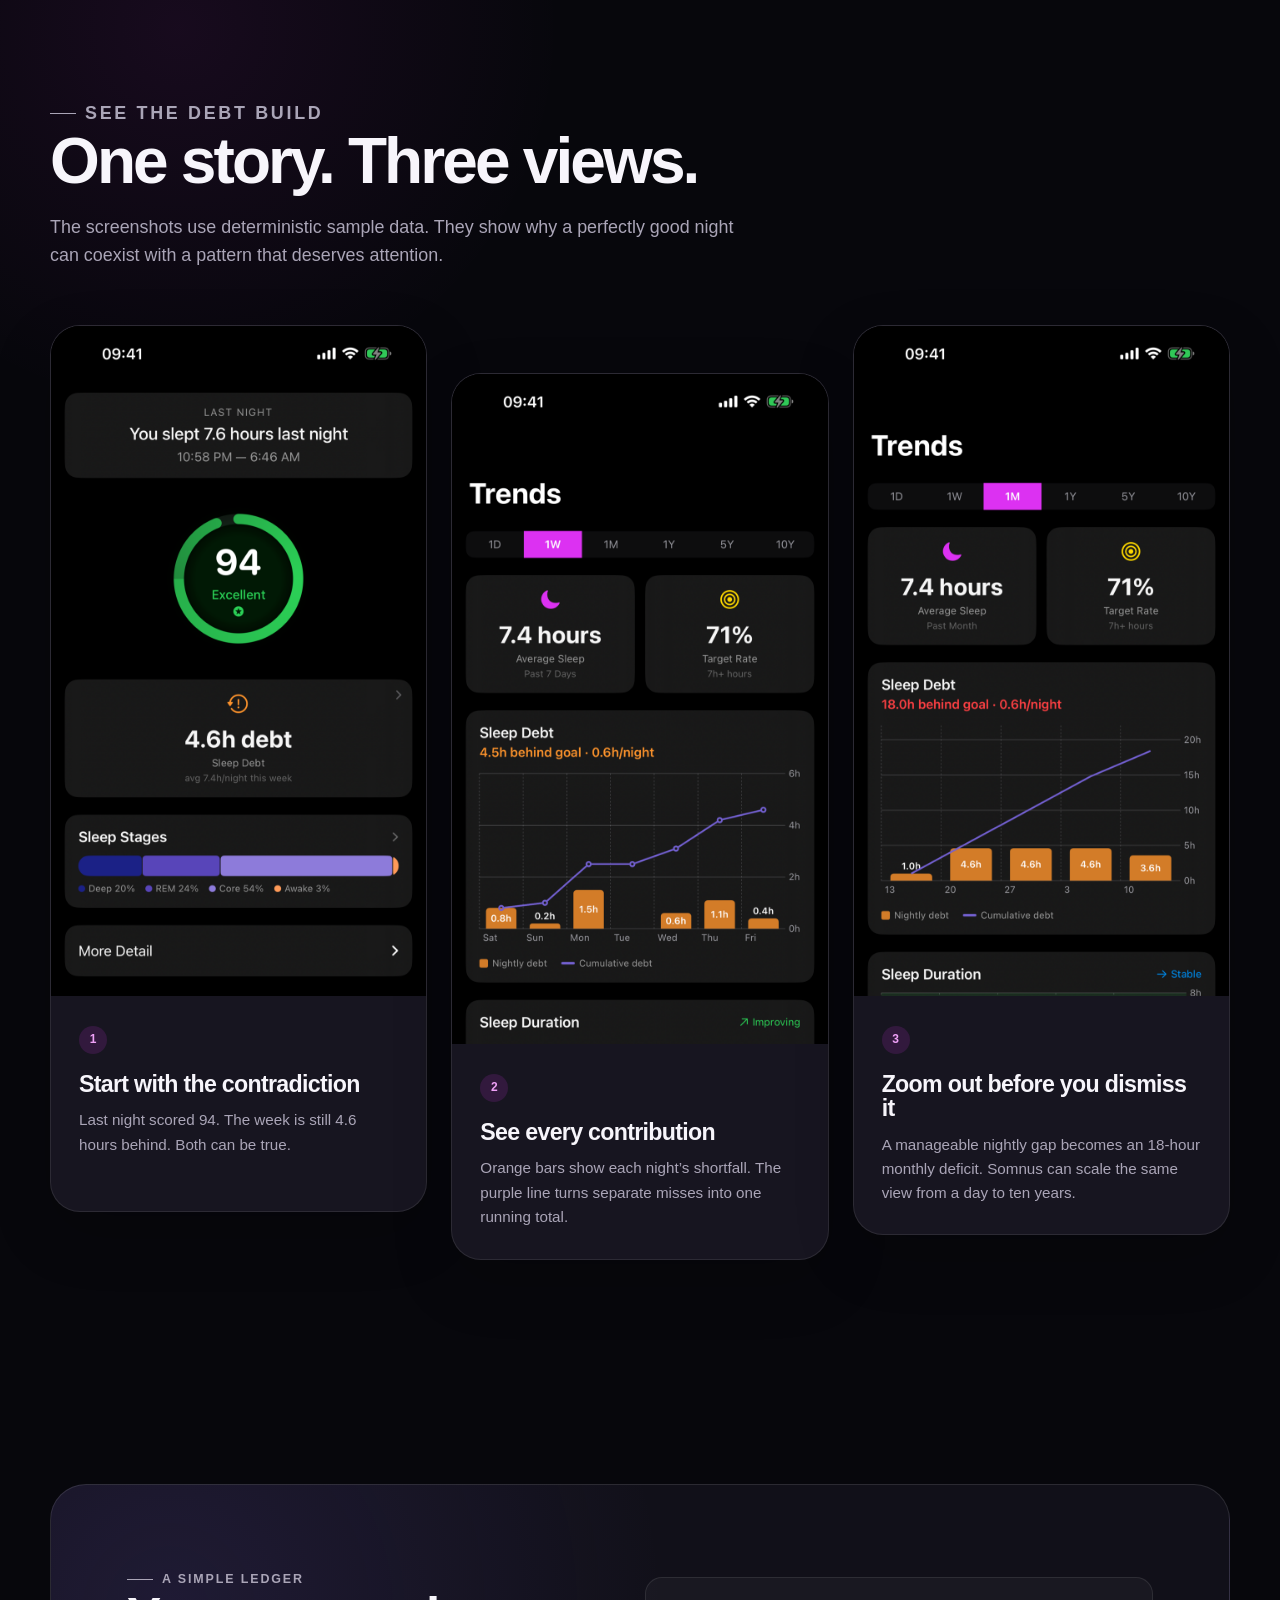
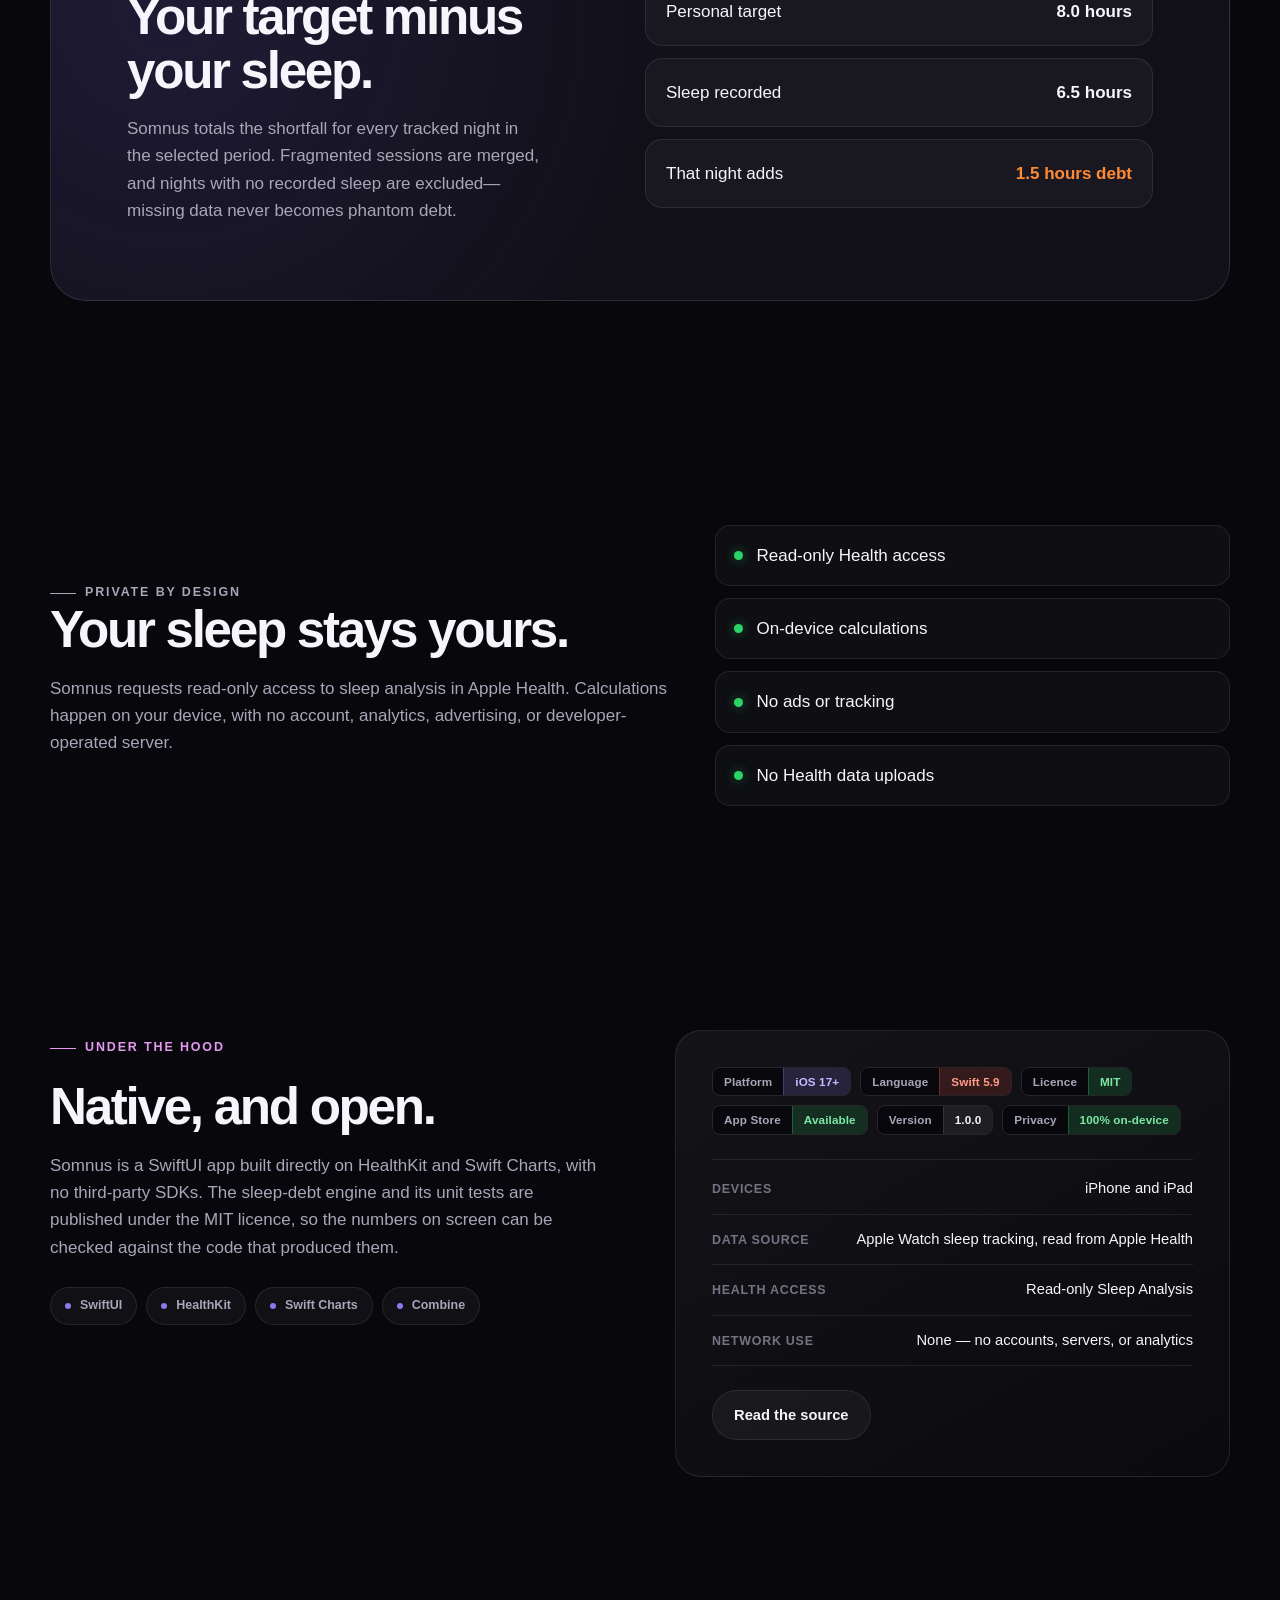
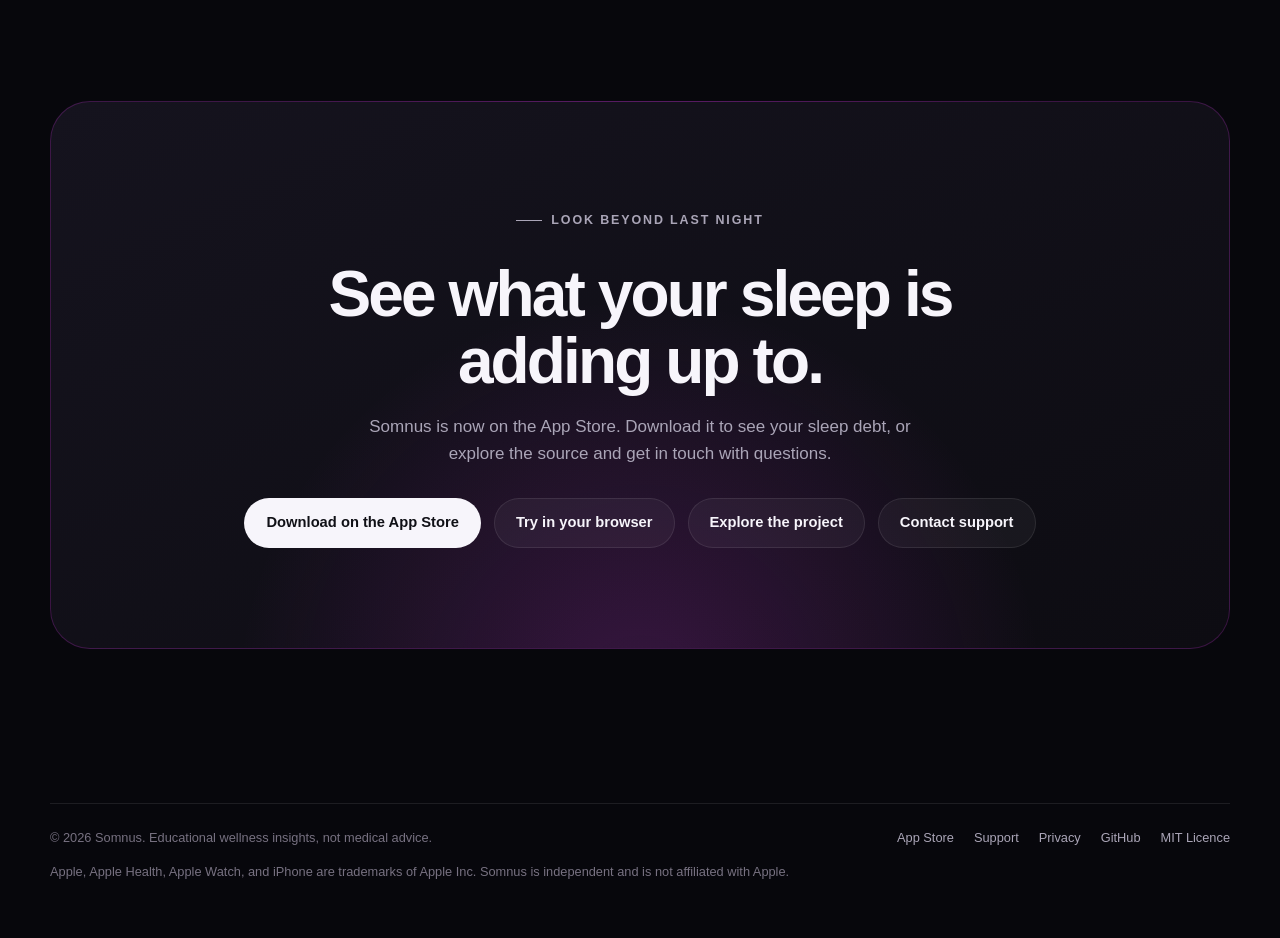
==== commit 4cd1db5c: "Add GitHub link to site navigation" ====
--- a/website/index.html
+++ b/website/index.html
@@ -29,6 +29,7 @@
         <a href="#difference">Why Somnus</a>
         <a href="support.html">Support</a>
         <a href="privacy.html">Privacy</a>
+        <a href="https://github.com/EMRahman/Somnus">GitHub</a>
       </div>
     </nav>
   </header>
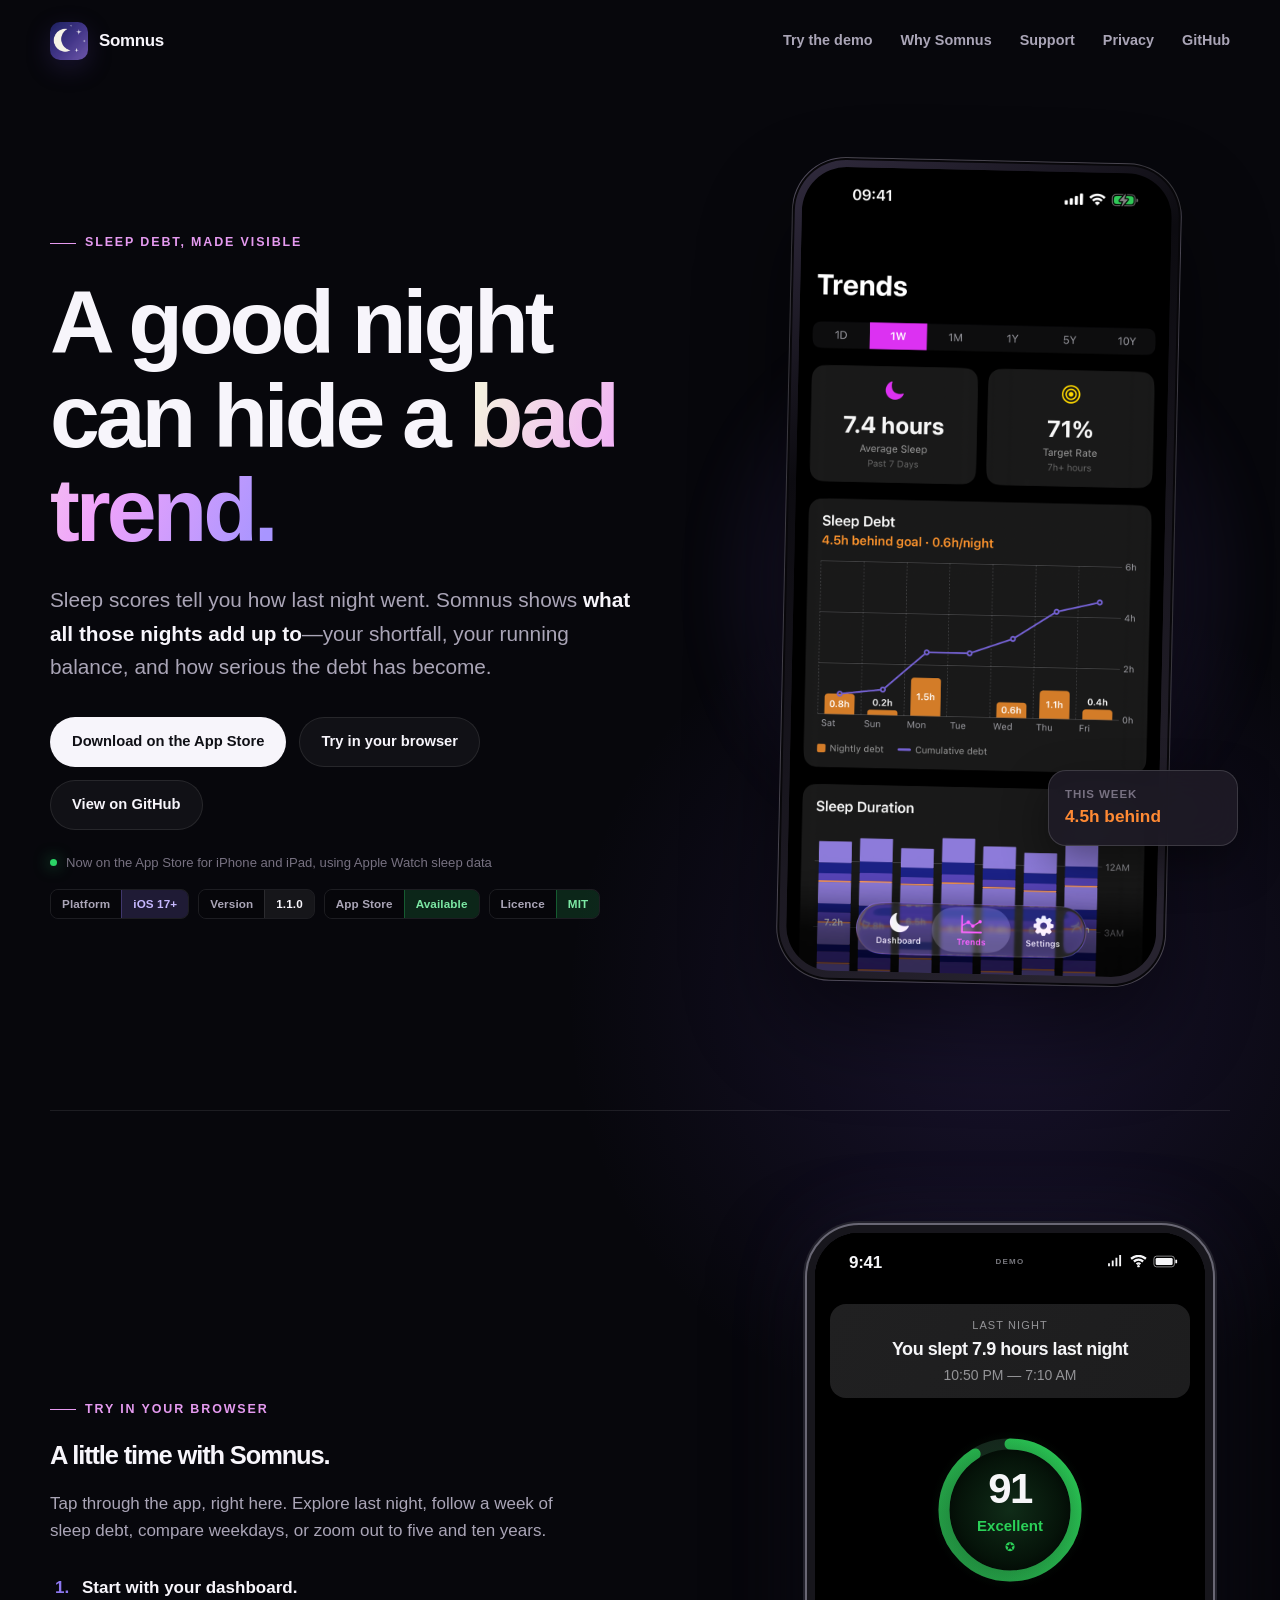
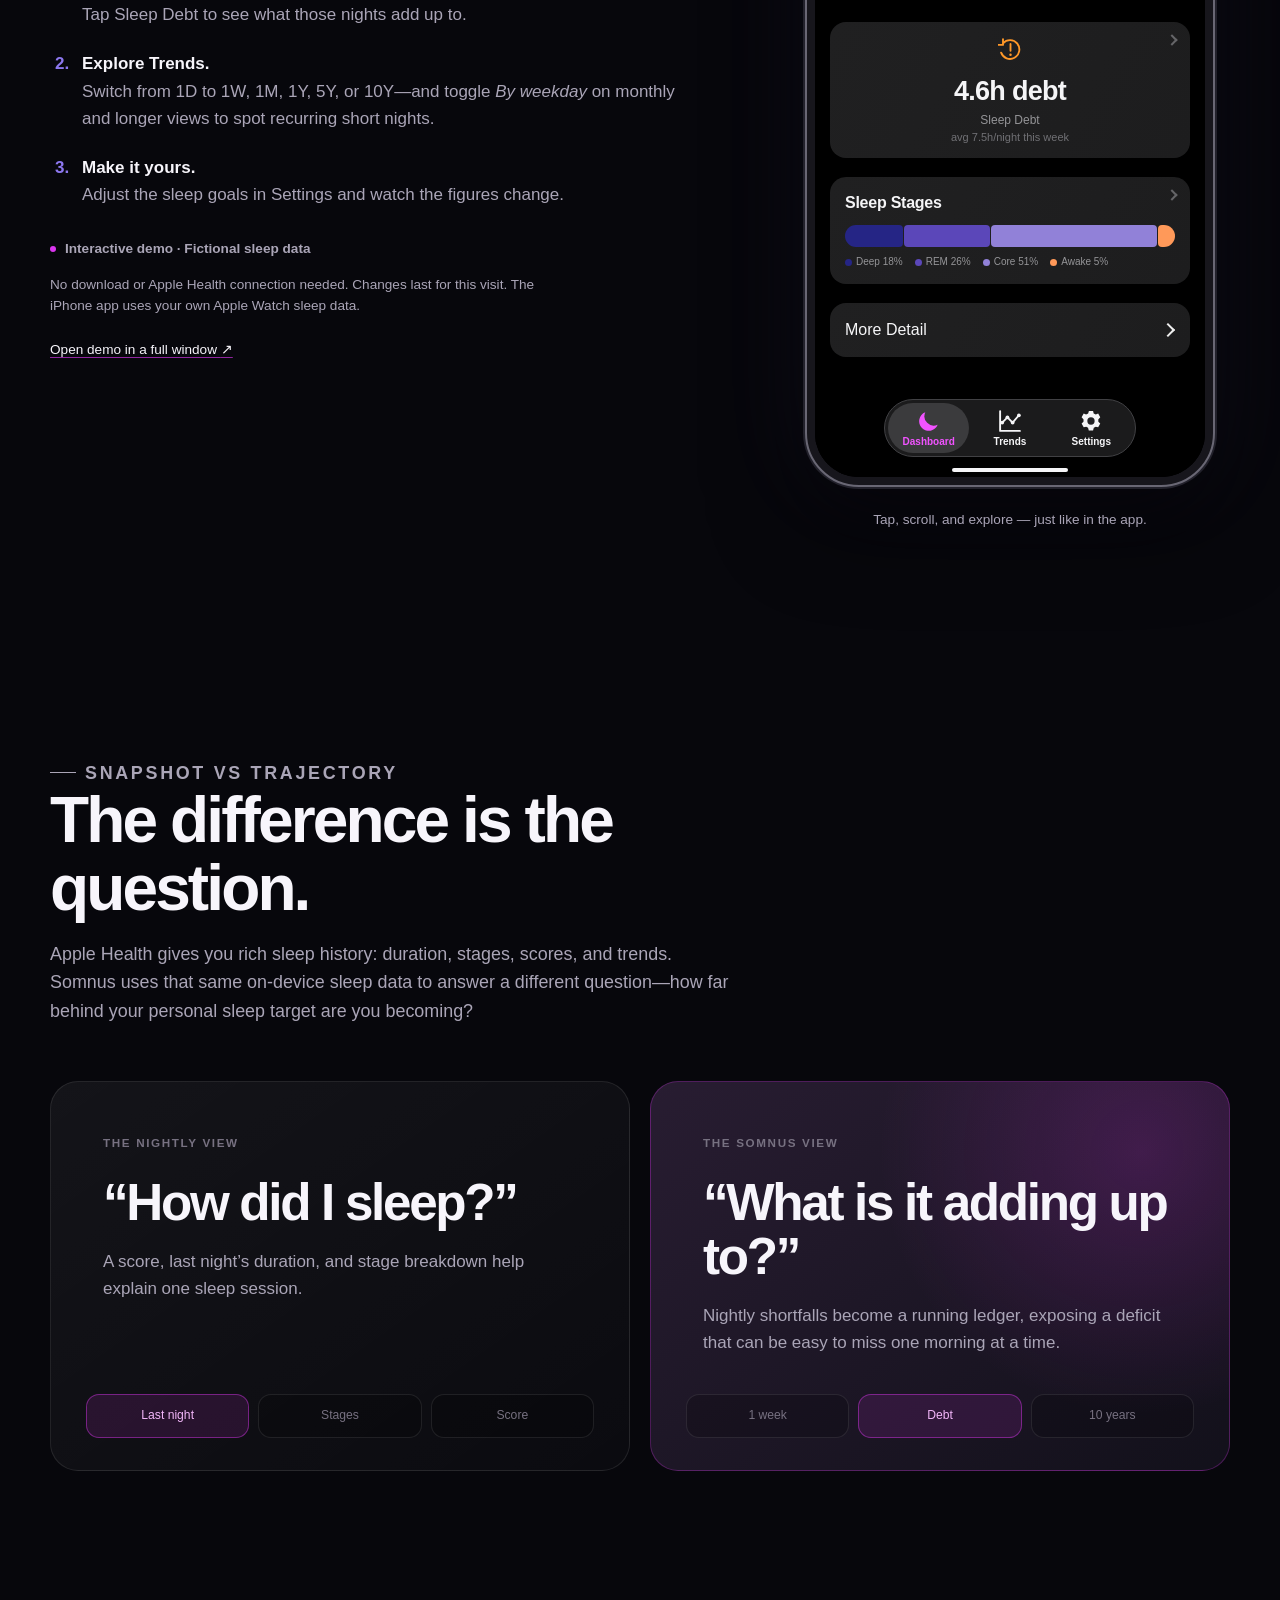
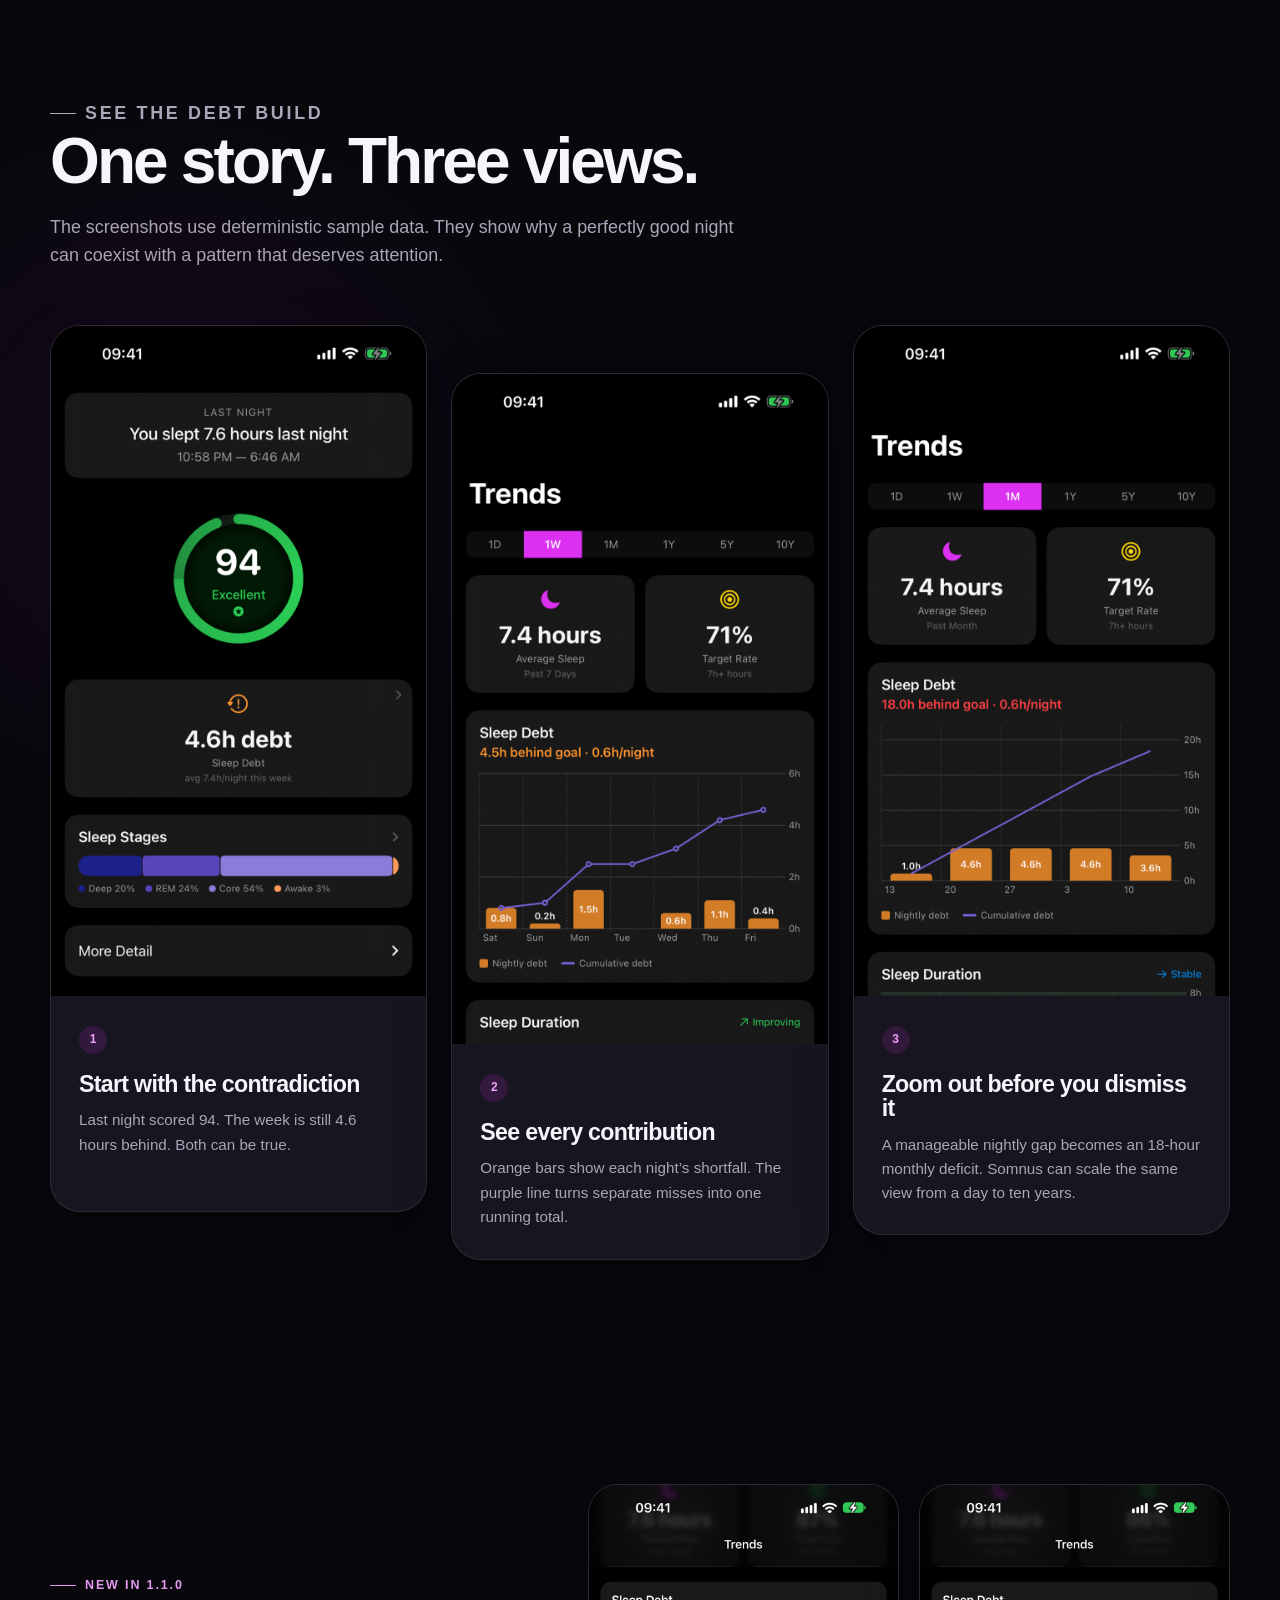
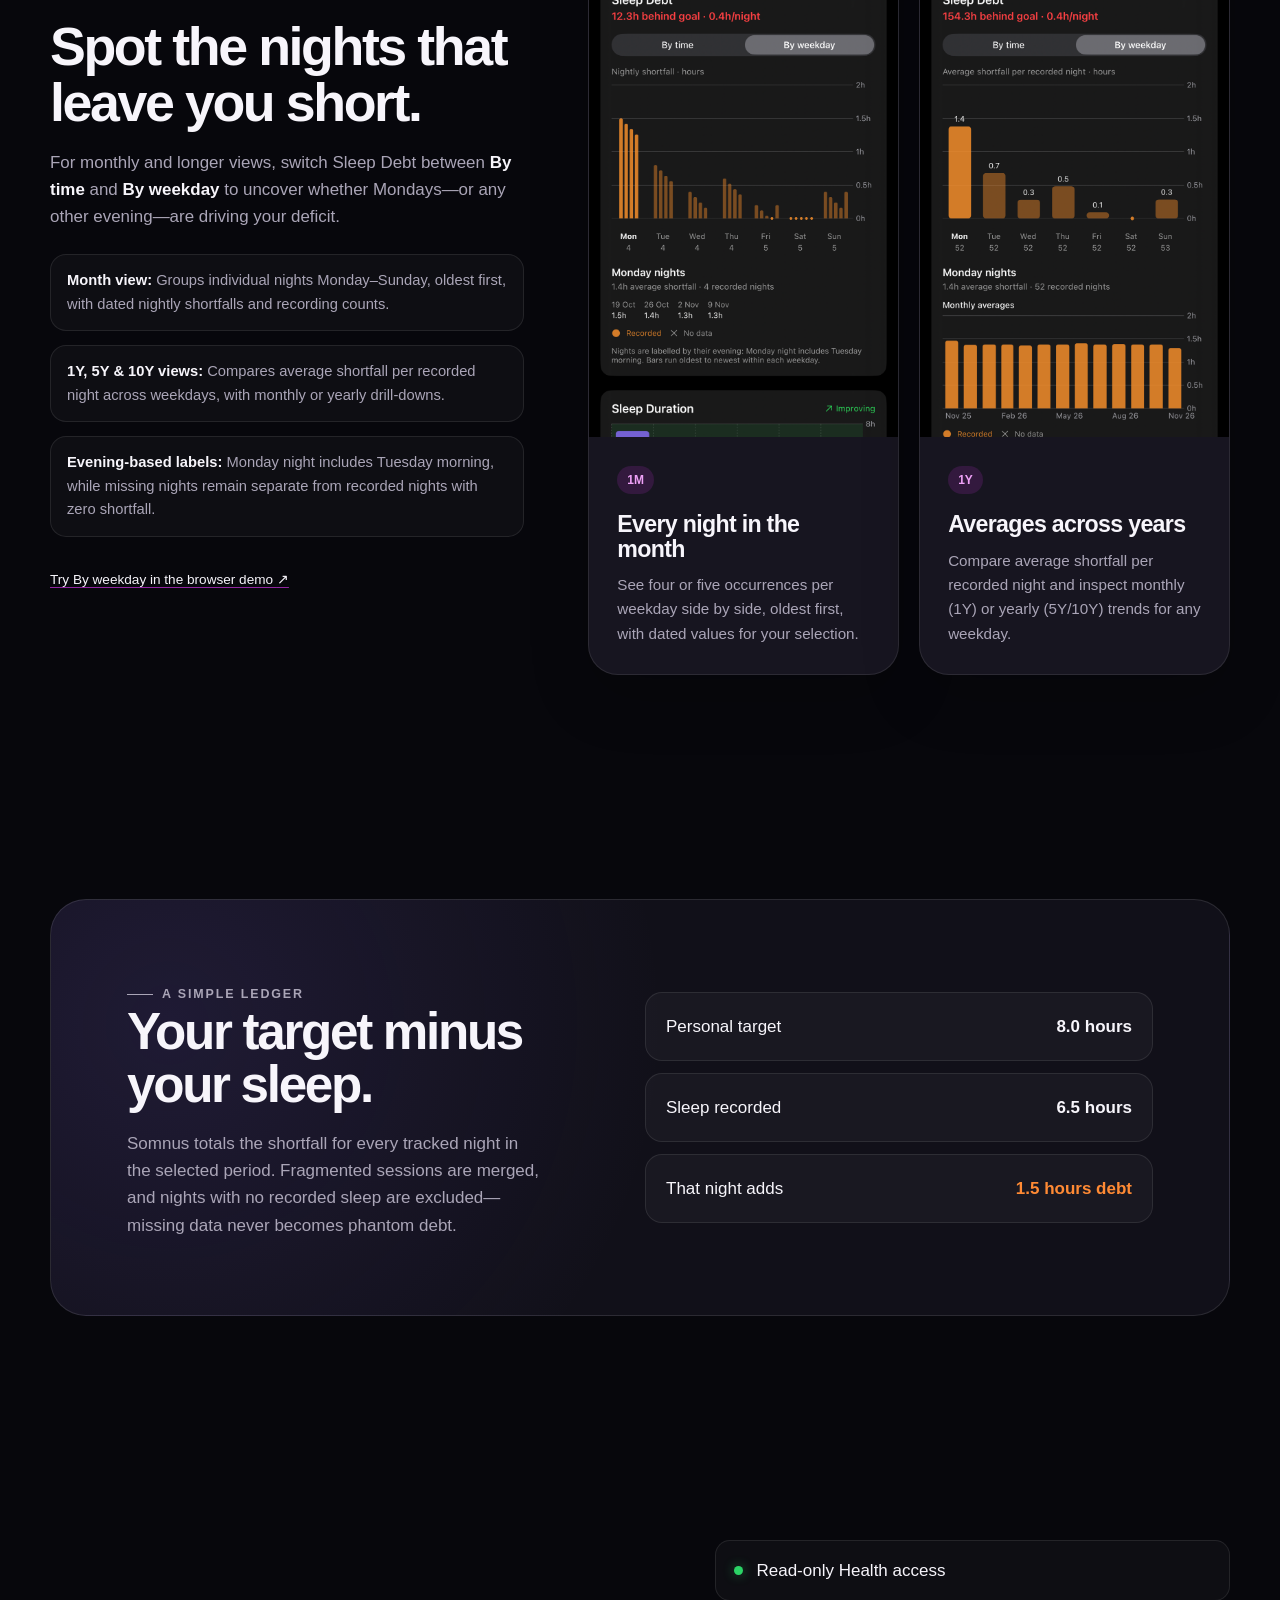
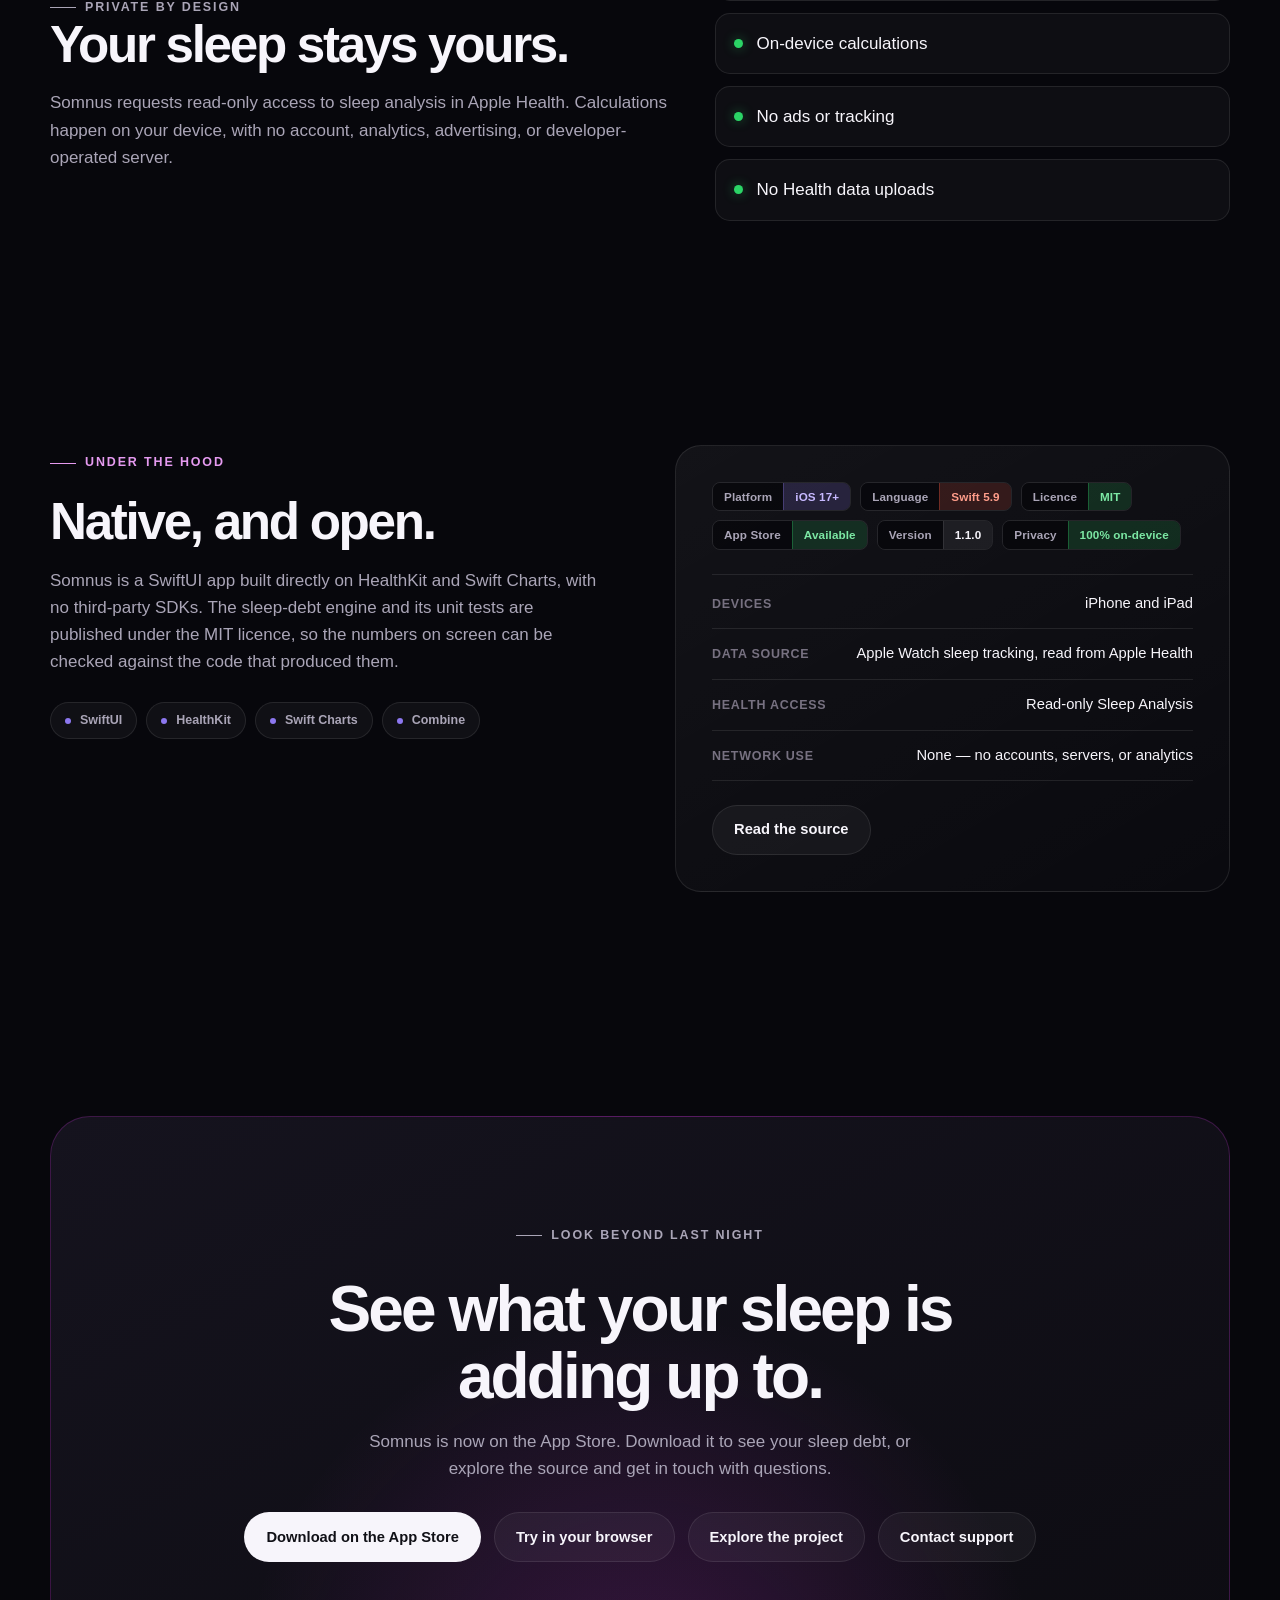
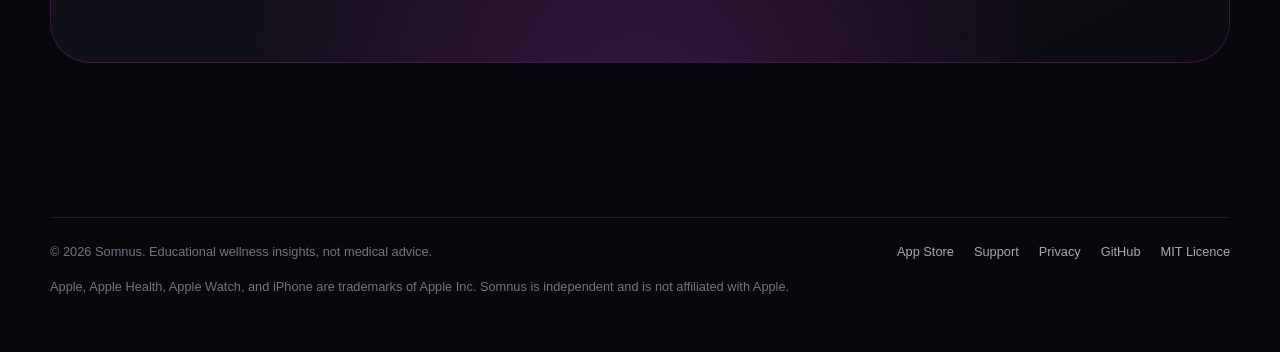
==== commit 566c7b4e: "Update README and marketing website for Somnus 1.1.0" ====
--- a/website/index.html
+++ b/website/index.html
@@ -48,6 +48,7 @@
         <p class="availability">Now on the App Store for iPhone and iPad, using Apple Watch sleep data</p>
         <ul class="badge-row hero-badges" aria-label="App details">
           <li class="badge"><span class="badge-key">Platform</span><span class="badge-value is-purple">iOS 17+</span></li>
+          <li class="badge"><span class="badge-key">Version</span><span class="badge-value">1.1.0</span></li>
           <li class="badge"><span class="badge-key">App Store</span><span class="badge-value is-green">Available</span></li>
           <li class="badge"><span class="badge-key">Licence</span><span class="badge-value is-green">MIT</span></li>
         </ul>
@@ -68,10 +69,10 @@
       <div class="demo-introduction">
         <p class="eyebrow">Try in your browser</p>
         <h2 id="demo-title">A little time with Somnus.</h2>
-        <p>Tap through the app, right here. Explore last night, follow a week of sleep debt, or zoom out to five and ten years.</p>
+        <p>Tap through the app, right here. Explore last night, follow a week of sleep debt, compare weekdays, or zoom out to five and ten years.</p>
         <ol class="demo-instructions">
           <li><strong>Start with your dashboard.</strong> Tap Sleep Debt to see what those nights add up to.</li>
-          <li><strong>Explore Trends.</strong> Switch from 1D to 1W, 5Y, or 10Y and scroll to see your sleep stages and duration.</li>
+          <li><strong>Explore Trends.</strong> Switch from 1D to 1W, 1M, 1Y, 5Y, or 10Y—and toggle <em>By weekday</em> on monthly and longer views to spot recurring short nights.</li>
           <li><strong>Make it yours.</strong> Adjust the sleep goals in Settings and watch the figures change.</li>
         </ol>
         <p class="demo-disclaimer"><span class="demo-sample-dot" aria-hidden="true"></span>Interactive demo · Fictional sleep data</p>
@@ -158,6 +159,46 @@
             <p>A manageable nightly gap becomes an 18-hour monthly deficit. Somnus can scale the same view from a day to ten years.</p>
           </div>
         </article>
+      </div>
+    </section>
+
+    <section class="section container" id="weekday-debt" aria-labelledby="weekday-debt-title">
+      <div class="weekday-layout">
+        <div class="weekday-copy">
+          <p class="eyebrow">New in 1.1.0</p>
+          <h2 id="weekday-debt-title">Spot the nights that leave you short.</h2>
+          <p>For monthly and longer views, switch Sleep Debt between <strong>By time</strong> and <strong>By weekday</strong> to uncover whether Mondays—or any other evening—are driving your deficit.</p>
+          <ul class="weekday-points">
+            <li><strong>Month view:</strong> Groups individual nights Monday–Sunday, oldest first, with dated nightly shortfalls and recording counts.</li>
+            <li><strong>1Y, 5Y &amp; 10Y views:</strong> Compares average shortfall per recorded night across weekdays, with monthly or yearly drill-downs.</li>
+            <li><strong>Evening-based labels:</strong> Monday night includes Tuesday morning, while missing nights remain separate from recorded nights with zero shortfall.</li>
+          </ul>
+          <a class="demo-open-link" href="#demo">Try By weekday in the browser demo <span aria-hidden="true">↗</span></a>
+        </div>
+
+        <div class="weekday-cards">
+          <article class="story-card">
+            <div class="story-image">
+              <img src="assets/somnus-weekday-month.png" width="900" height="1955" loading="lazy" alt="Somnus 1M Trends screen switched to By weekday, showing grouped Monday through Sunday shortfall bars and four dated Monday nights.">
+            </div>
+            <div class="story-copy">
+              <span class="story-number">1M</span>
+              <h3>Every night in the month</h3>
+              <p>See four or five occurrences per weekday side by side, oldest first, with dated values for your selection.</p>
+            </div>
+          </article>
+
+          <article class="story-card">
+            <div class="story-image">
+              <img src="assets/somnus-weekday-year.png" width="900" height="1955" loading="lazy" alt="Somnus 1Y Trends screen switched to By weekday, showing average shortfall per recorded night across weekdays and monthly averages for Monday nights.">
+            </div>
+            <div class="story-copy">
+              <span class="story-number">1Y</span>
+              <h3>Averages across years</h3>
+              <p>Compare average shortfall per recorded night and inspect monthly (1Y) or yearly (5Y/10Y) trends for any weekday.</p>
+            </div>
+          </article>
+        </div>
       </div>
     </section>
 
@@ -221,7 +262,7 @@
             <li class="badge"><span class="badge-key">Language</span><span class="badge-value is-swift">Swift 5.9</span></li>
             <li class="badge"><span class="badge-key">Licence</span><span class="badge-value is-green">MIT</span></li>
             <li class="badge"><span class="badge-key">App Store</span><span class="badge-value is-green">Available</span></li>
-            <li class="badge"><span class="badge-key">Version</span><span class="badge-value">1.0.0</span></li>
+            <li class="badge"><span class="badge-key">Version</span><span class="badge-value">1.1.0</span></li>
             <li class="badge"><span class="badge-key">Privacy</span><span class="badge-value is-green">100% on-device</span></li>
           </ul>
 
--- a/website/styles.css
+++ b/website/styles.css
@@ -522,7 +522,7 @@
   object-position: top;
 }
 
-.story-card:nth-child(2) {
+.story-grid > .story-card:nth-child(2) {
   margin-top: 48px;
 }
 
@@ -557,6 +557,60 @@
   font-size: 0.95rem;
 }
 
+.weekday-layout {
+  display: grid;
+  grid-template-columns: minmax(0, 0.85fr) minmax(0, 1.15fr);
+  gap: clamp(32px, 5vw, 64px);
+  align-items: center;
+}
+
+.weekday-copy h2 {
+  margin-bottom: 18px;
+  font-size: clamp(2.2rem, 4.2vw, 3.6rem);
+  font-weight: 770;
+}
+
+.weekday-copy > p:not(.eyebrow) {
+  margin: 0 0 24px;
+  color: var(--muted);
+  font-size: 1.06rem;
+}
+
+.weekday-copy strong {
+  color: var(--ink);
+}
+
+.weekday-points {
+  display: grid;
+  gap: 14px;
+  margin: 0 0 24px;
+  padding: 0;
+  list-style: none;
+}
+
+.weekday-points li {
+  padding: 14px 16px;
+  border: 1px solid var(--line);
+  border-radius: 16px;
+  background: rgba(255, 255, 255, 0.03);
+  color: var(--muted);
+  font-size: 0.92rem;
+}
+
+.weekday-cards {
+  display: grid;
+  grid-template-columns: repeat(2, minmax(0, 1fr));
+  align-items: start;
+  gap: 20px;
+}
+
+.weekday-cards .story-number {
+  width: auto;
+  min-width: 34px;
+  padding: 0 10px;
+  border-radius: 999px;
+}
+
 .formula {
   display: grid;
   grid-template-columns: 0.9fr 1.1fr;
@@ -949,6 +1003,7 @@
   .formula,
   .privacy-strip,
   .spec-strip,
+  .weekday-layout,
   .content-layout {
     grid-template-columns: 1fr;
   }
@@ -957,11 +1012,11 @@
     grid-template-columns: repeat(2, minmax(0, 1fr));
   }
 
-  .story-card:nth-child(2) {
+  .story-grid > .story-card:nth-child(2) {
     margin-top: 0;
   }
 
-  .story-card:last-child {
+  .story-grid > .story-card:last-child {
     grid-column: 1 / -1;
     width: calc(50% - 12px);
     margin-inline: auto;
@@ -1028,11 +1083,12 @@
   }
 
   .contrast-grid,
-  .story-grid {
+  .story-grid,
+  .weekday-cards {
     grid-template-columns: 1fr;
   }
 
-  .story-card:last-child {
+  .story-grid > .story-card:last-child {
     grid-column: auto;
     width: 100%;
   }
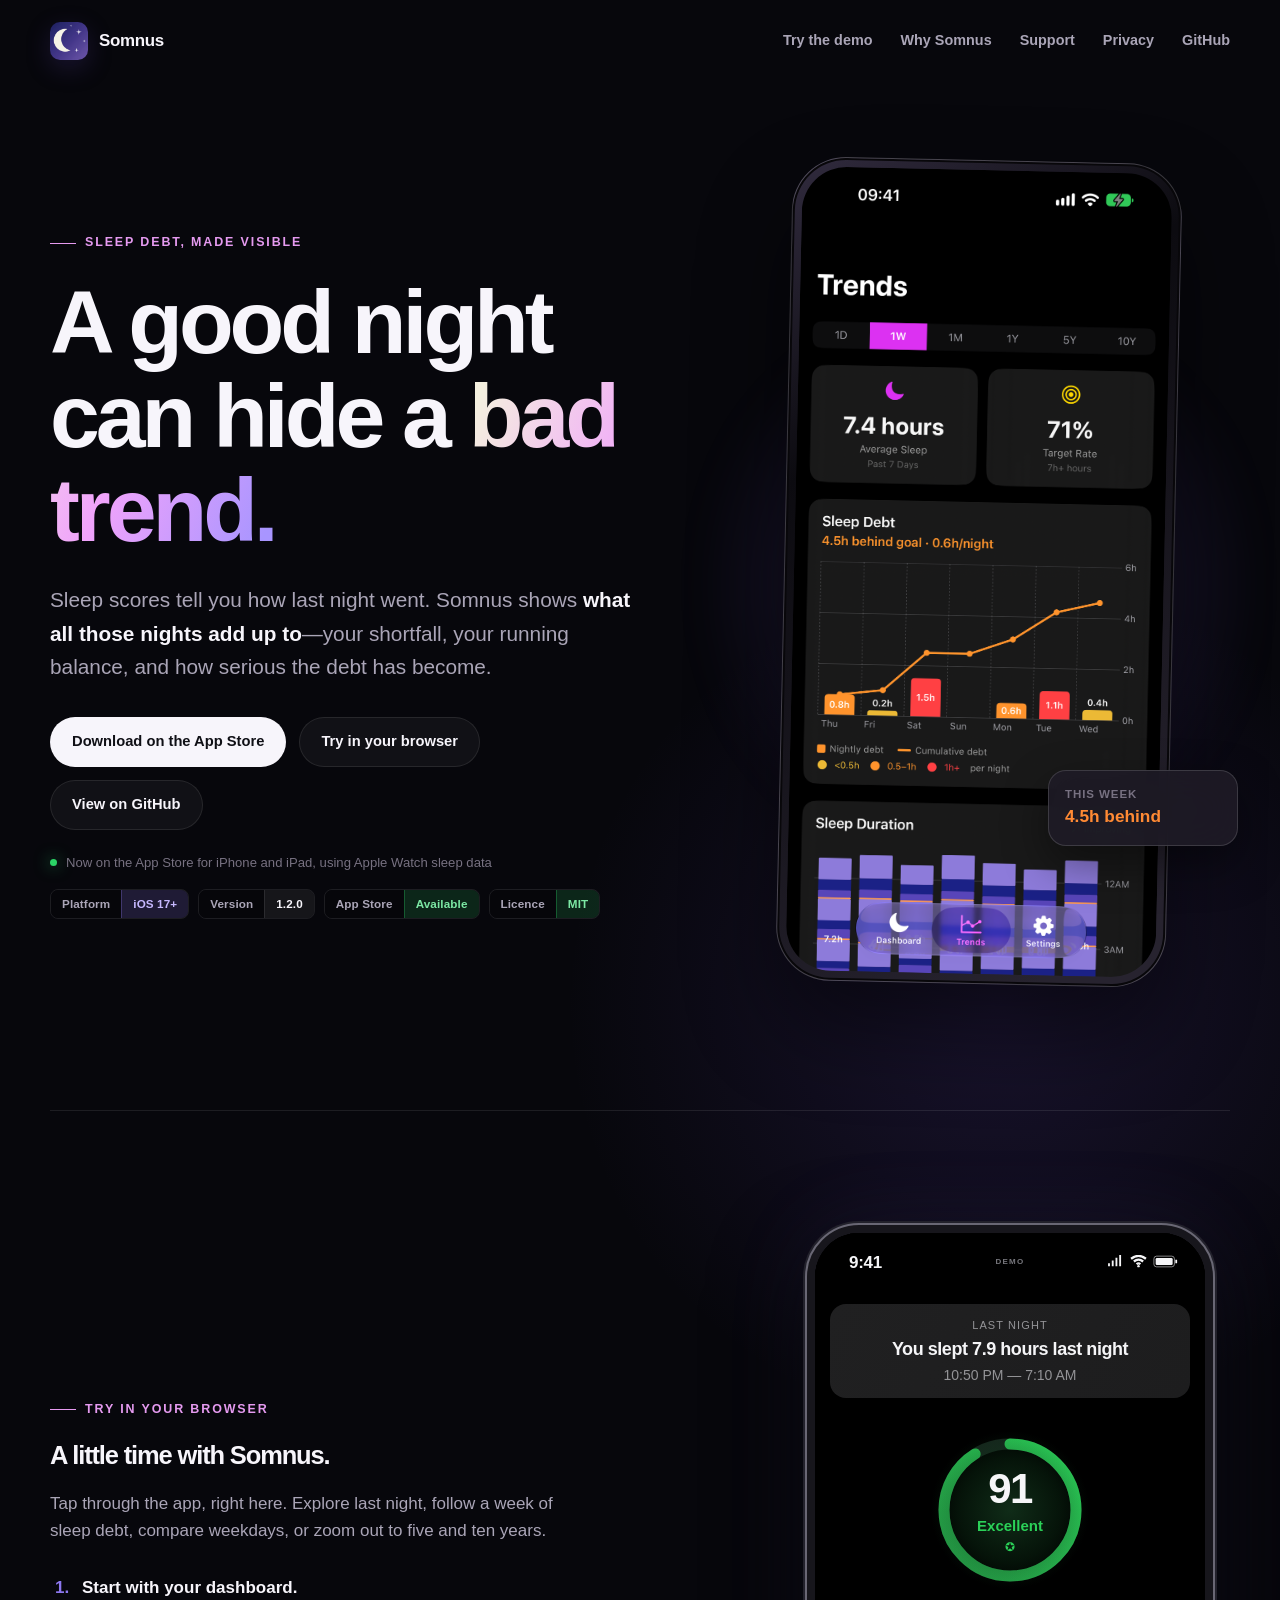
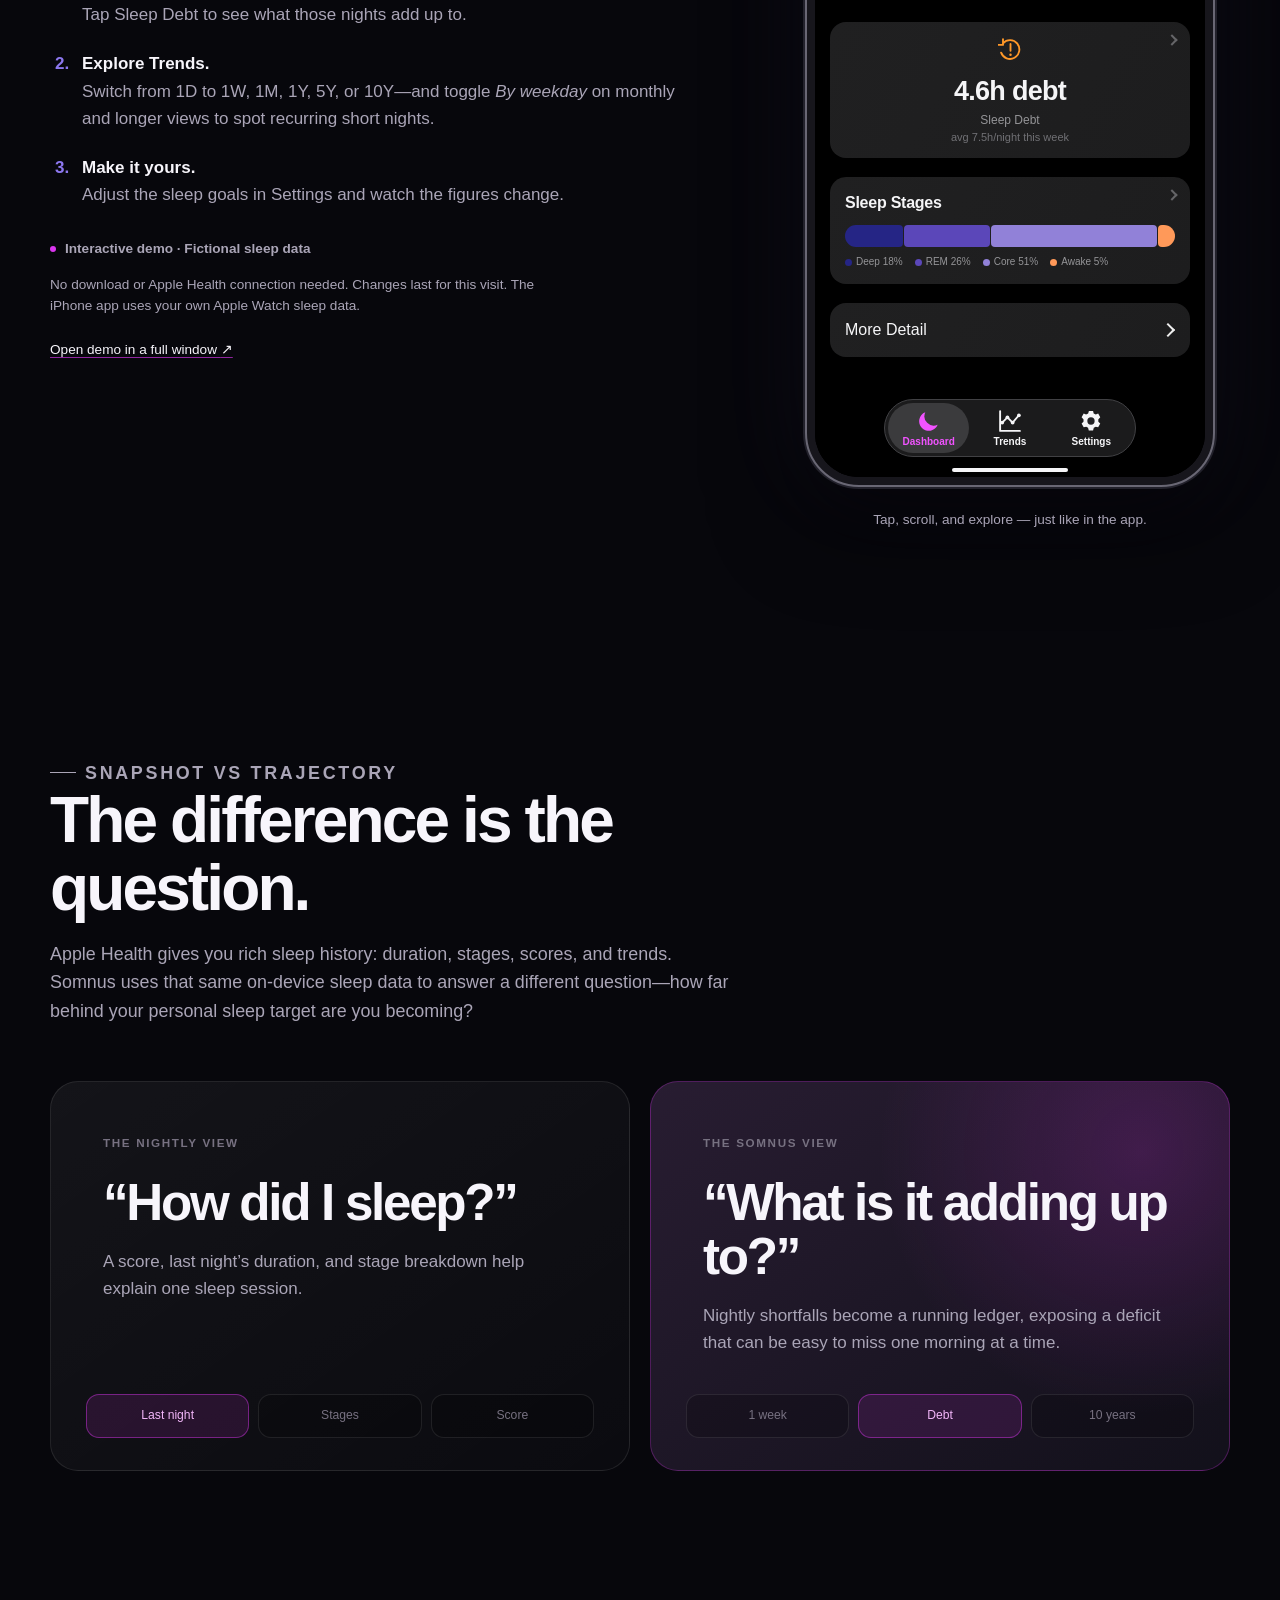
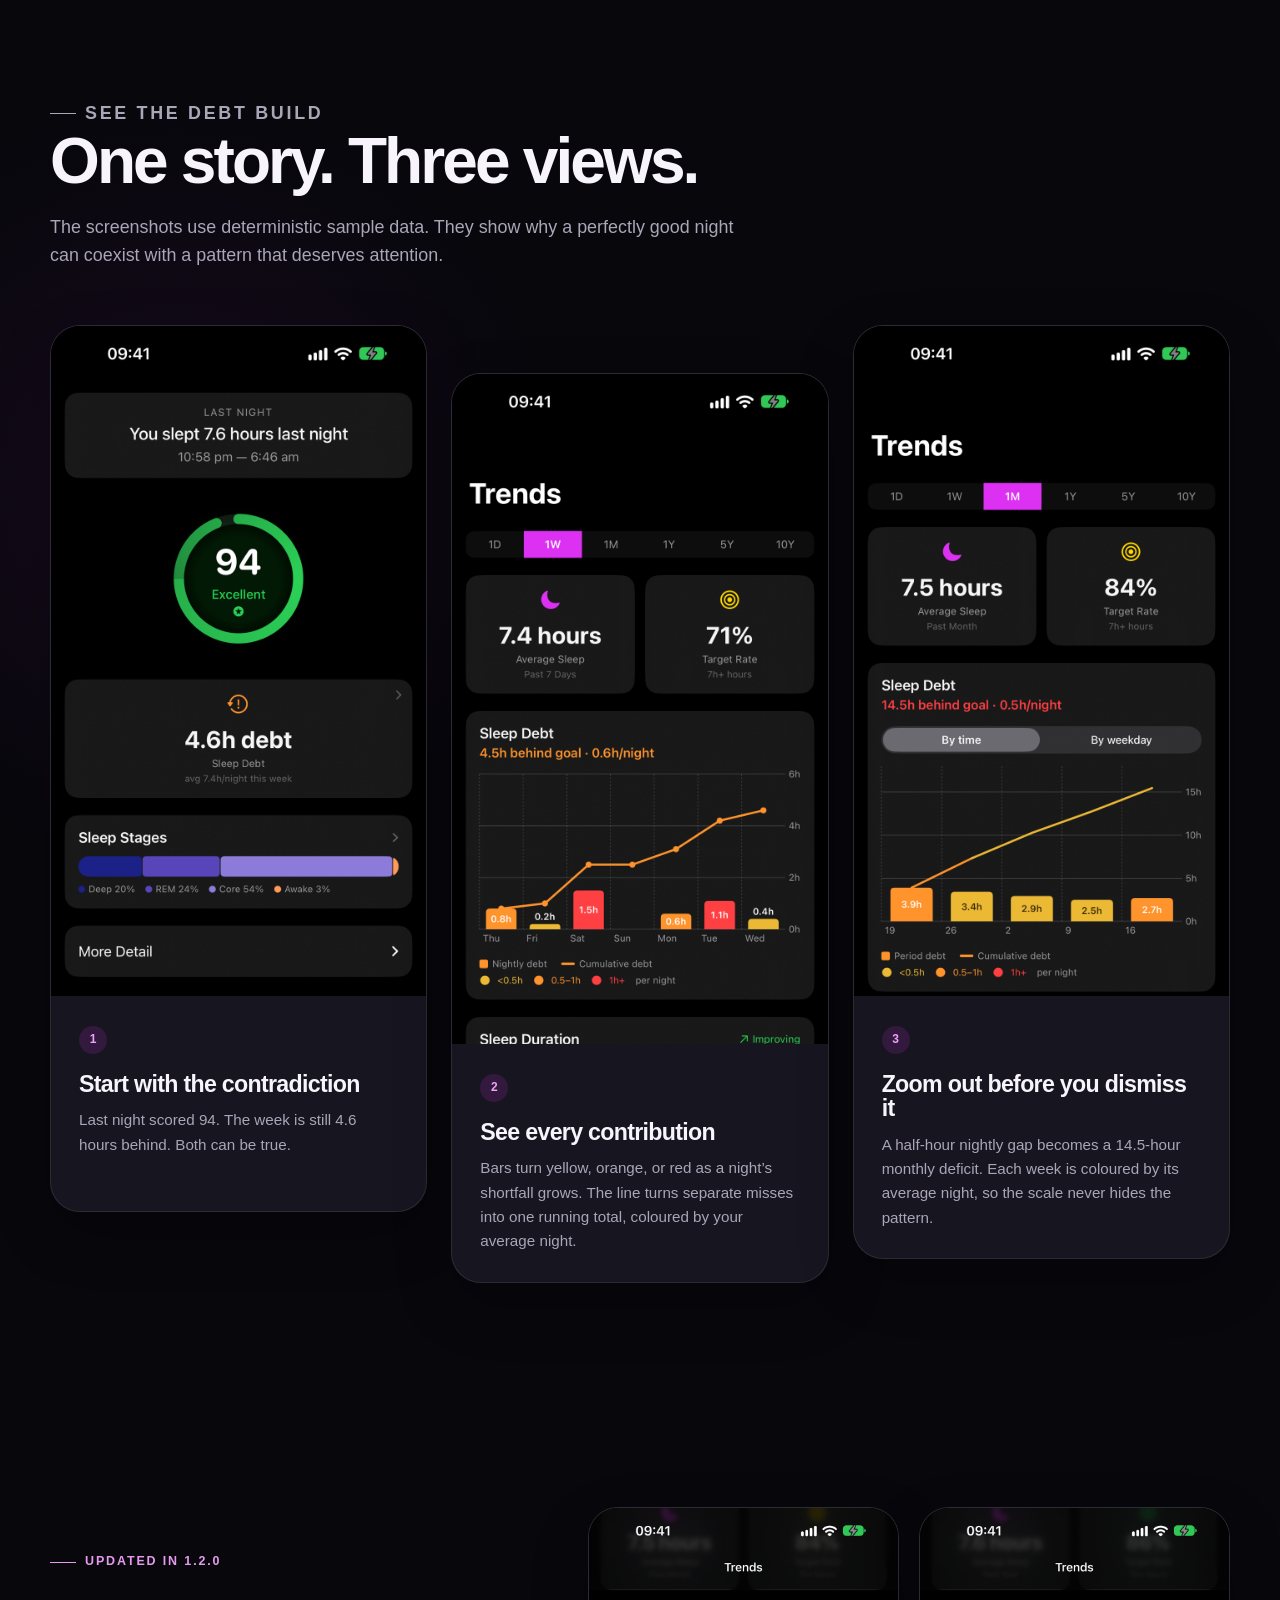
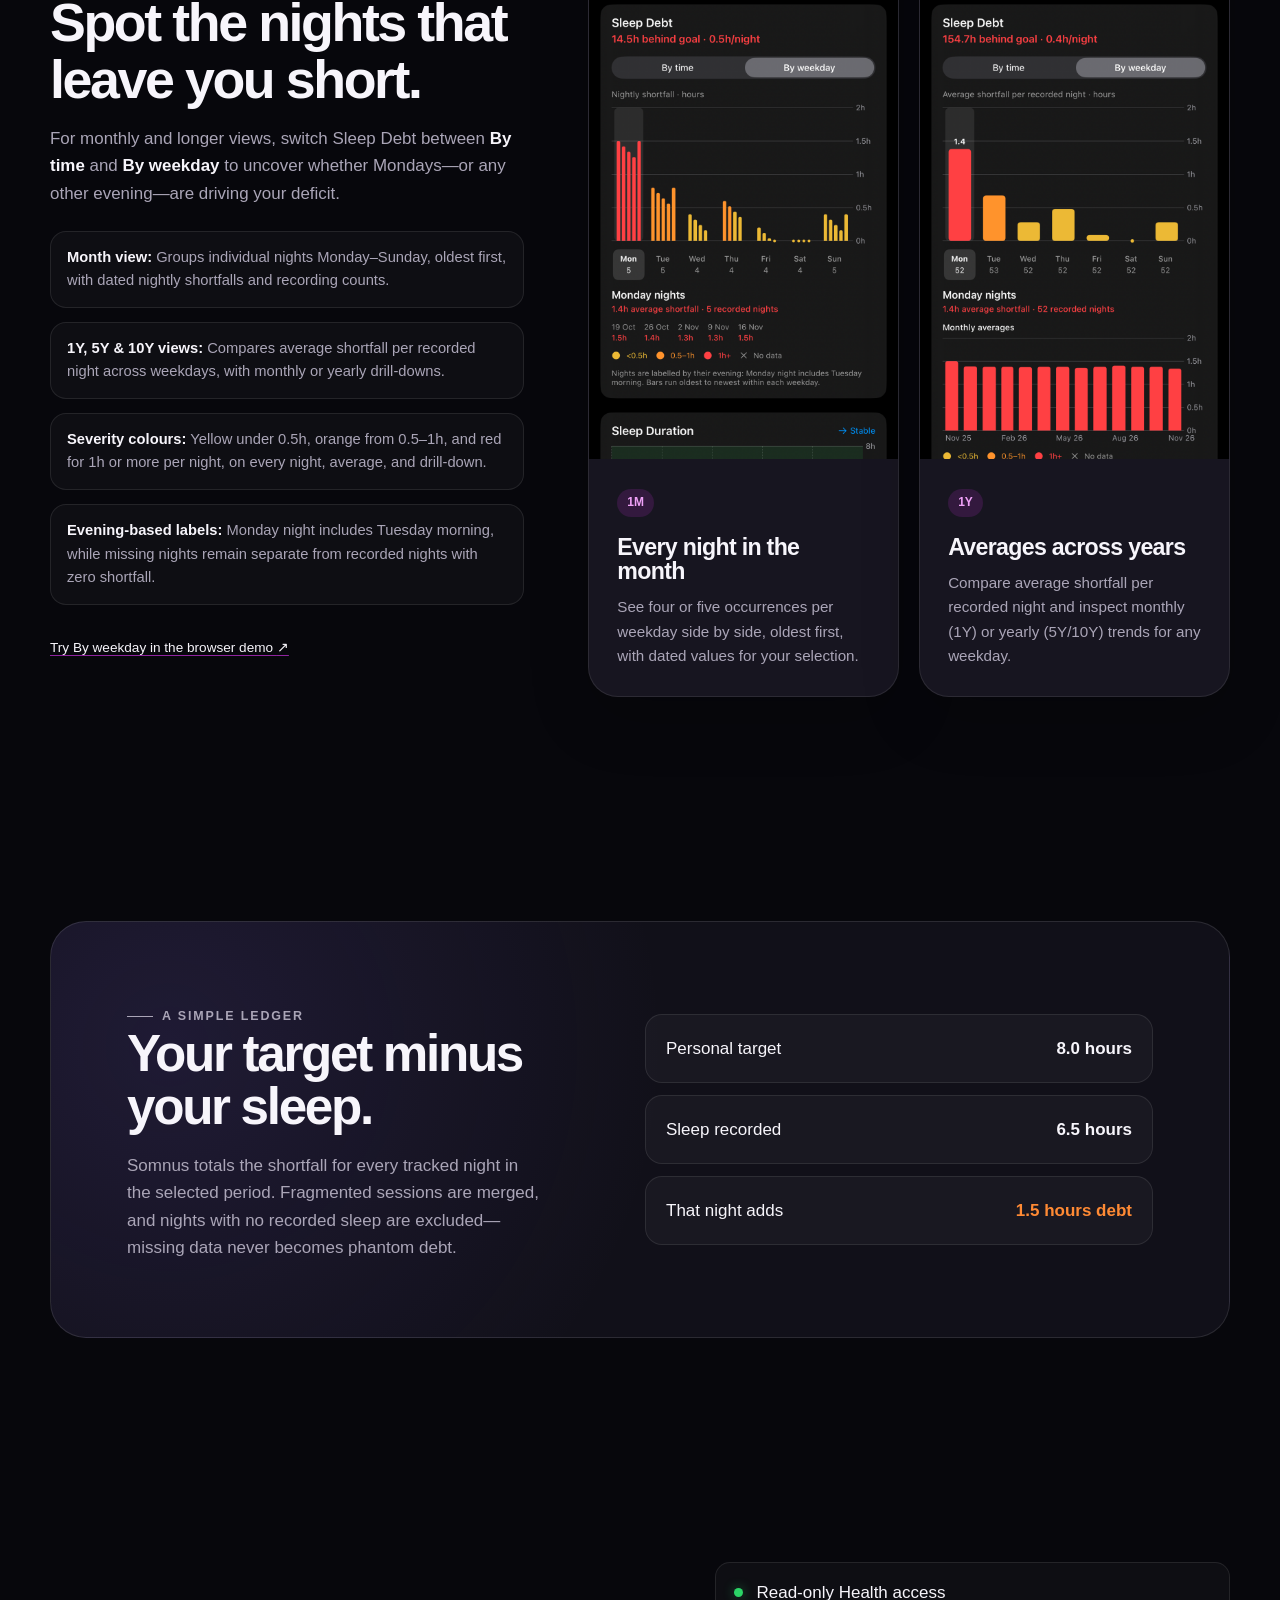
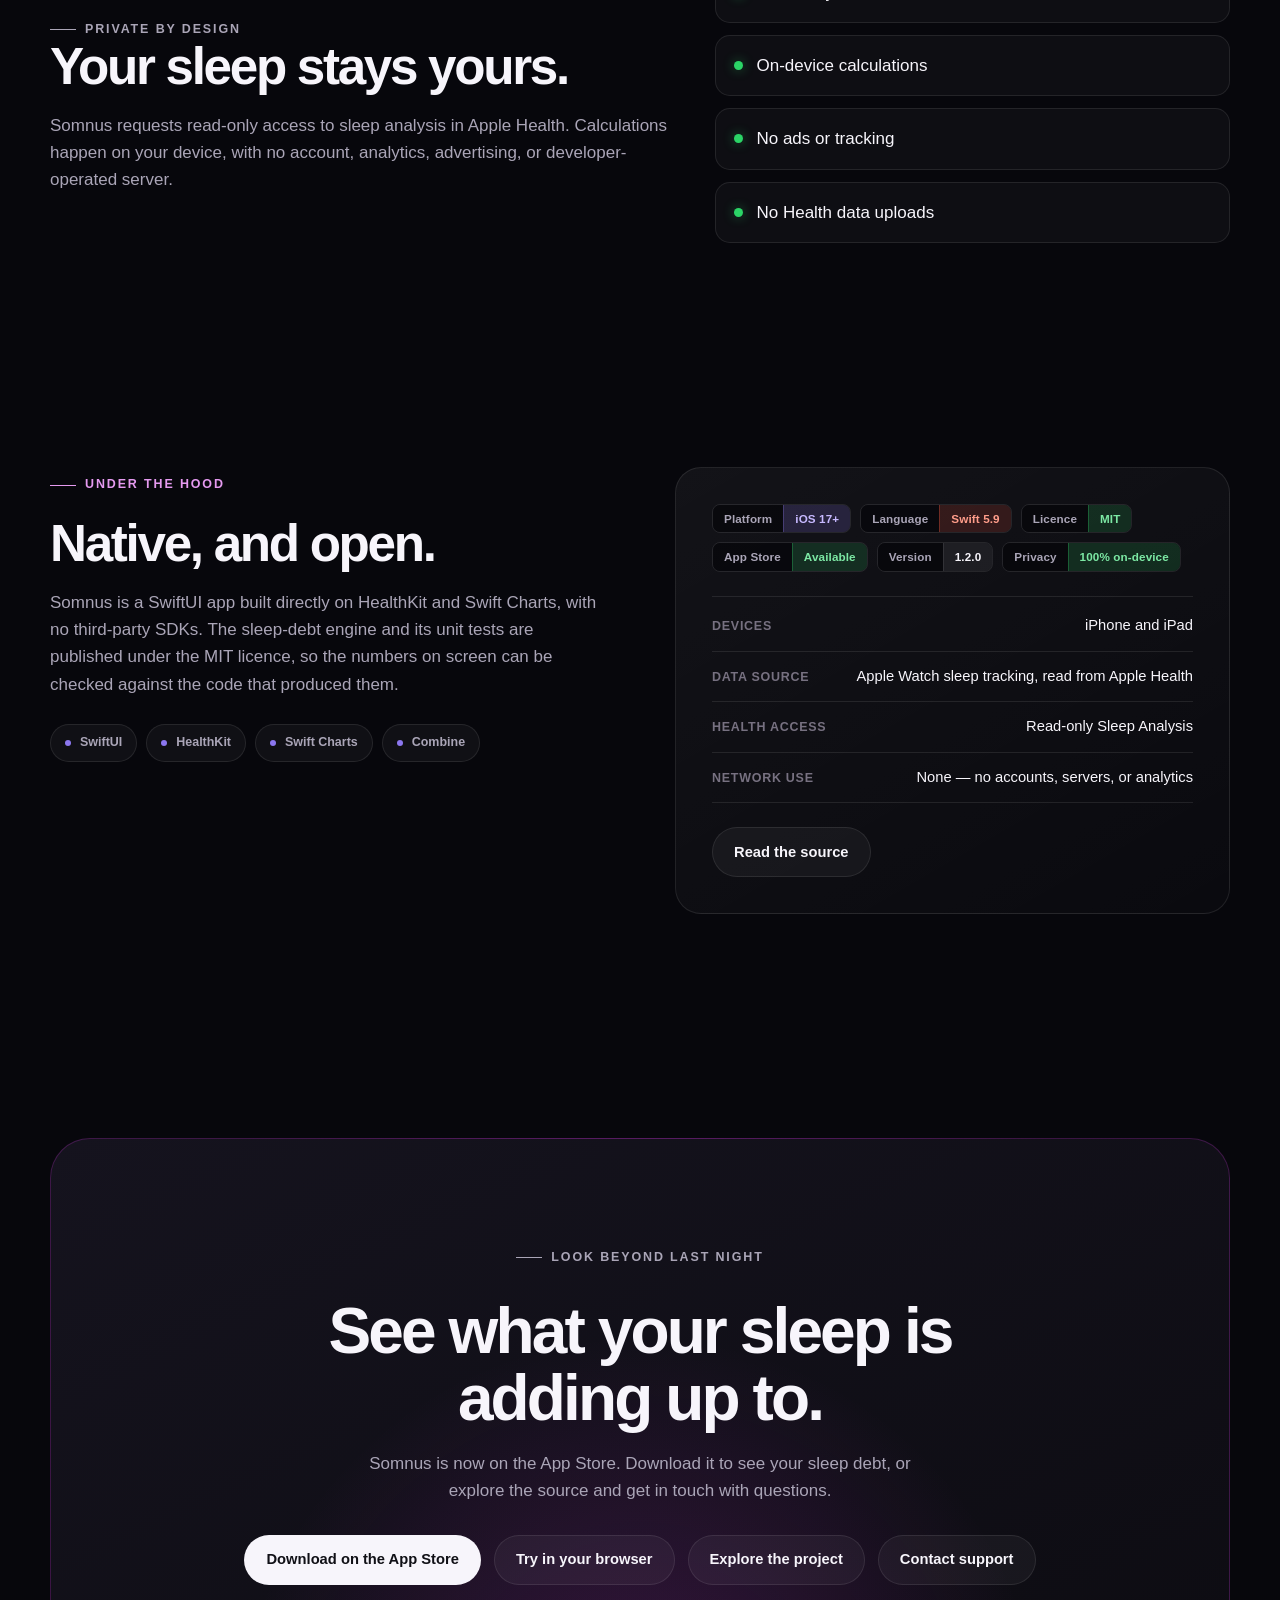
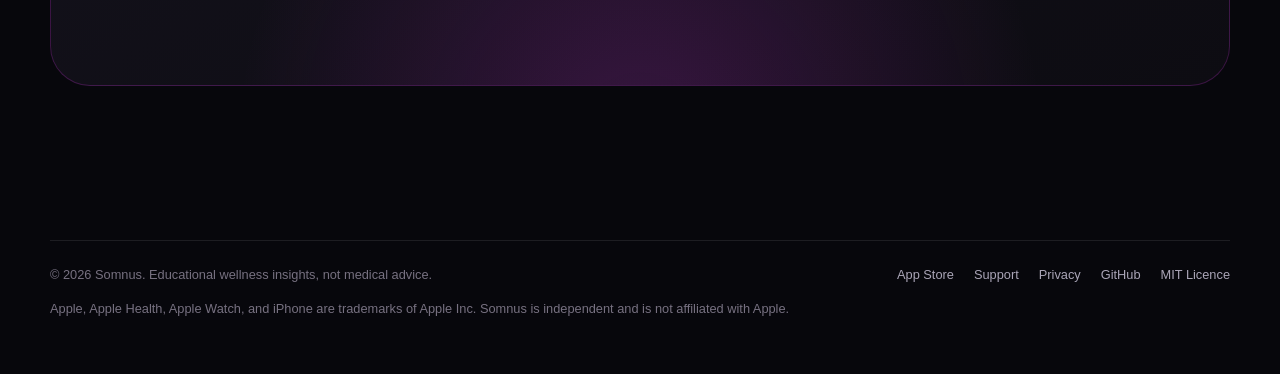
==== commit ac03555e: "Update README and marketing website for Somnus 1.2.0 Regenerate site screenshots, describe the sever" ====
--- a/website/index.html
+++ b/website/index.html
@@ -48,7 +48,7 @@
         <p class="availability">Now on the App Store for iPhone and iPad, using Apple Watch sleep data</p>
         <ul class="badge-row hero-badges" aria-label="App details">
           <li class="badge"><span class="badge-key">Platform</span><span class="badge-value is-purple">iOS 17+</span></li>
-          <li class="badge"><span class="badge-key">Version</span><span class="badge-value">1.1.0</span></li>
+          <li class="badge"><span class="badge-key">Version</span><span class="badge-value">1.2.0</span></li>
           <li class="badge"><span class="badge-key">App Store</span><span class="badge-value is-green">Available</span></li>
           <li class="badge"><span class="badge-key">Licence</span><span class="badge-value is-green">MIT</span></li>
         </ul>
@@ -140,23 +140,23 @@
 
         <article class="story-card">
           <div class="story-image">
-            <img src="assets/somnus-debt-week.png" width="900" height="1955" loading="lazy" alt="Somnus weekly Trends screen with nightly sleep-debt bars and a cumulative-debt line reaching 4.5 hours.">
+            <img src="assets/somnus-debt-week.png" width="900" height="1955" loading="lazy" alt="Somnus weekly Trends screen with colour-coded nightly sleep-debt bars and a cumulative-debt line reaching 4.5 hours.">
           </div>
           <div class="story-copy">
             <span class="story-number">2</span>
             <h3>See every contribution</h3>
-            <p>Orange bars show each night’s shortfall. The purple line turns separate misses into one running total.</p>
+            <p>Bars turn yellow, orange, or red as a night’s shortfall grows. The line turns separate misses into one running total, coloured by your average night.</p>
           </div>
         </article>
 
         <article class="story-card">
           <div class="story-image">
-            <img src="assets/somnus-debt-month.png" width="900" height="1955" loading="lazy" alt="Somnus monthly Trends screen showing 18 hours behind the sleep goal and a cumulative debt line.">
+            <img src="assets/somnus-debt-month.png" width="900" height="1955" loading="lazy" alt="Somnus monthly Trends screen showing 14.5 hours behind the sleep goal, colour-coded weekly debt bars, and a cumulative debt line.">
           </div>
           <div class="story-copy">
             <span class="story-number">3</span>
             <h3>Zoom out before you dismiss it</h3>
-            <p>A manageable nightly gap becomes an 18-hour monthly deficit. Somnus can scale the same view from a day to ten years.</p>
+            <p>A half-hour nightly gap becomes a 14.5-hour monthly deficit. Each week is coloured by its average night, so the scale never hides the pattern.</p>
           </div>
         </article>
       </div>
@@ -165,12 +165,13 @@
     <section class="section container" id="weekday-debt" aria-labelledby="weekday-debt-title">
       <div class="weekday-layout">
         <div class="weekday-copy">
-          <p class="eyebrow">New in 1.1.0</p>
+          <p class="eyebrow">Updated in 1.2.0</p>
           <h2 id="weekday-debt-title">Spot the nights that leave you short.</h2>
           <p>For monthly and longer views, switch Sleep Debt between <strong>By time</strong> and <strong>By weekday</strong> to uncover whether Mondays—or any other evening—are driving your deficit.</p>
           <ul class="weekday-points">
             <li><strong>Month view:</strong> Groups individual nights Monday–Sunday, oldest first, with dated nightly shortfalls and recording counts.</li>
             <li><strong>1Y, 5Y &amp; 10Y views:</strong> Compares average shortfall per recorded night across weekdays, with monthly or yearly drill-downs.</li>
+            <li><strong>Severity colours:</strong> Yellow under 0.5h, orange from 0.5–1h, and red for 1h or more per night, on every night, average, and drill-down.</li>
             <li><strong>Evening-based labels:</strong> Monday night includes Tuesday morning, while missing nights remain separate from recorded nights with zero shortfall.</li>
           </ul>
           <a class="demo-open-link" href="#demo">Try By weekday in the browser demo <span aria-hidden="true">↗</span></a>
@@ -179,7 +180,7 @@
         <div class="weekday-cards">
           <article class="story-card">
             <div class="story-image">
-              <img src="assets/somnus-weekday-month.png" width="900" height="1955" loading="lazy" alt="Somnus 1M Trends screen switched to By weekday, showing grouped Monday through Sunday shortfall bars and four dated Monday nights.">
+              <img src="assets/somnus-weekday-month.png" width="900" height="1955" loading="lazy" alt="Somnus 1M Trends screen switched to By weekday, showing colour-coded Monday through Sunday shortfall bars and five dated Monday nights.">
             </div>
             <div class="story-copy">
               <span class="story-number">1M</span>
@@ -190,7 +191,7 @@
 
           <article class="story-card">
             <div class="story-image">
-              <img src="assets/somnus-weekday-year.png" width="900" height="1955" loading="lazy" alt="Somnus 1Y Trends screen switched to By weekday, showing average shortfall per recorded night across weekdays and monthly averages for Monday nights.">
+              <img src="assets/somnus-weekday-year.png" width="900" height="1955" loading="lazy" alt="Somnus 1Y Trends screen switched to By weekday, showing colour-coded average shortfall per recorded night across weekdays and monthly averages for Monday nights.">
             </div>
             <div class="story-copy">
               <span class="story-number">1Y</span>
@@ -262,7 +263,7 @@
             <li class="badge"><span class="badge-key">Language</span><span class="badge-value is-swift">Swift 5.9</span></li>
             <li class="badge"><span class="badge-key">Licence</span><span class="badge-value is-green">MIT</span></li>
             <li class="badge"><span class="badge-key">App Store</span><span class="badge-value is-green">Available</span></li>
-            <li class="badge"><span class="badge-key">Version</span><span class="badge-value">1.1.0</span></li>
+            <li class="badge"><span class="badge-key">Version</span><span class="badge-value">1.2.0</span></li>
             <li class="badge"><span class="badge-key">Privacy</span><span class="badge-value is-green">100% on-device</span></li>
           </ul>
 
